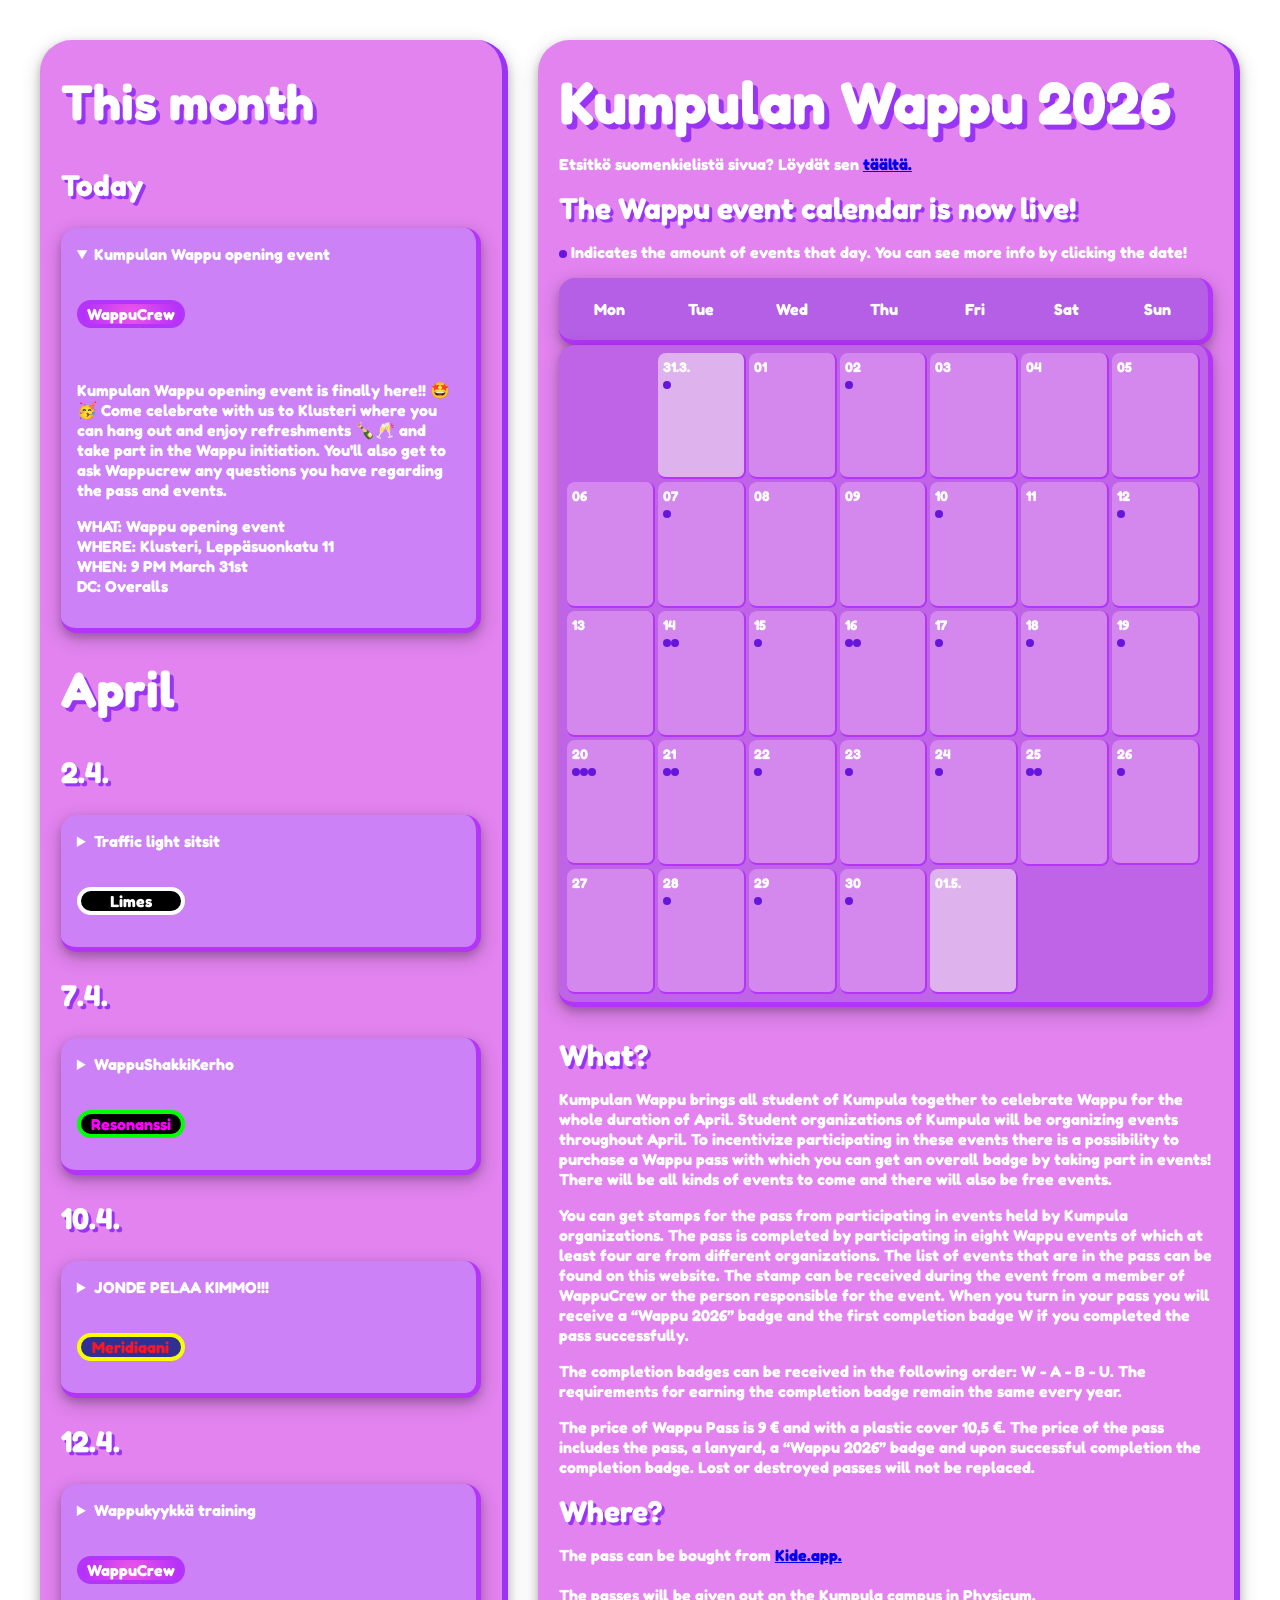
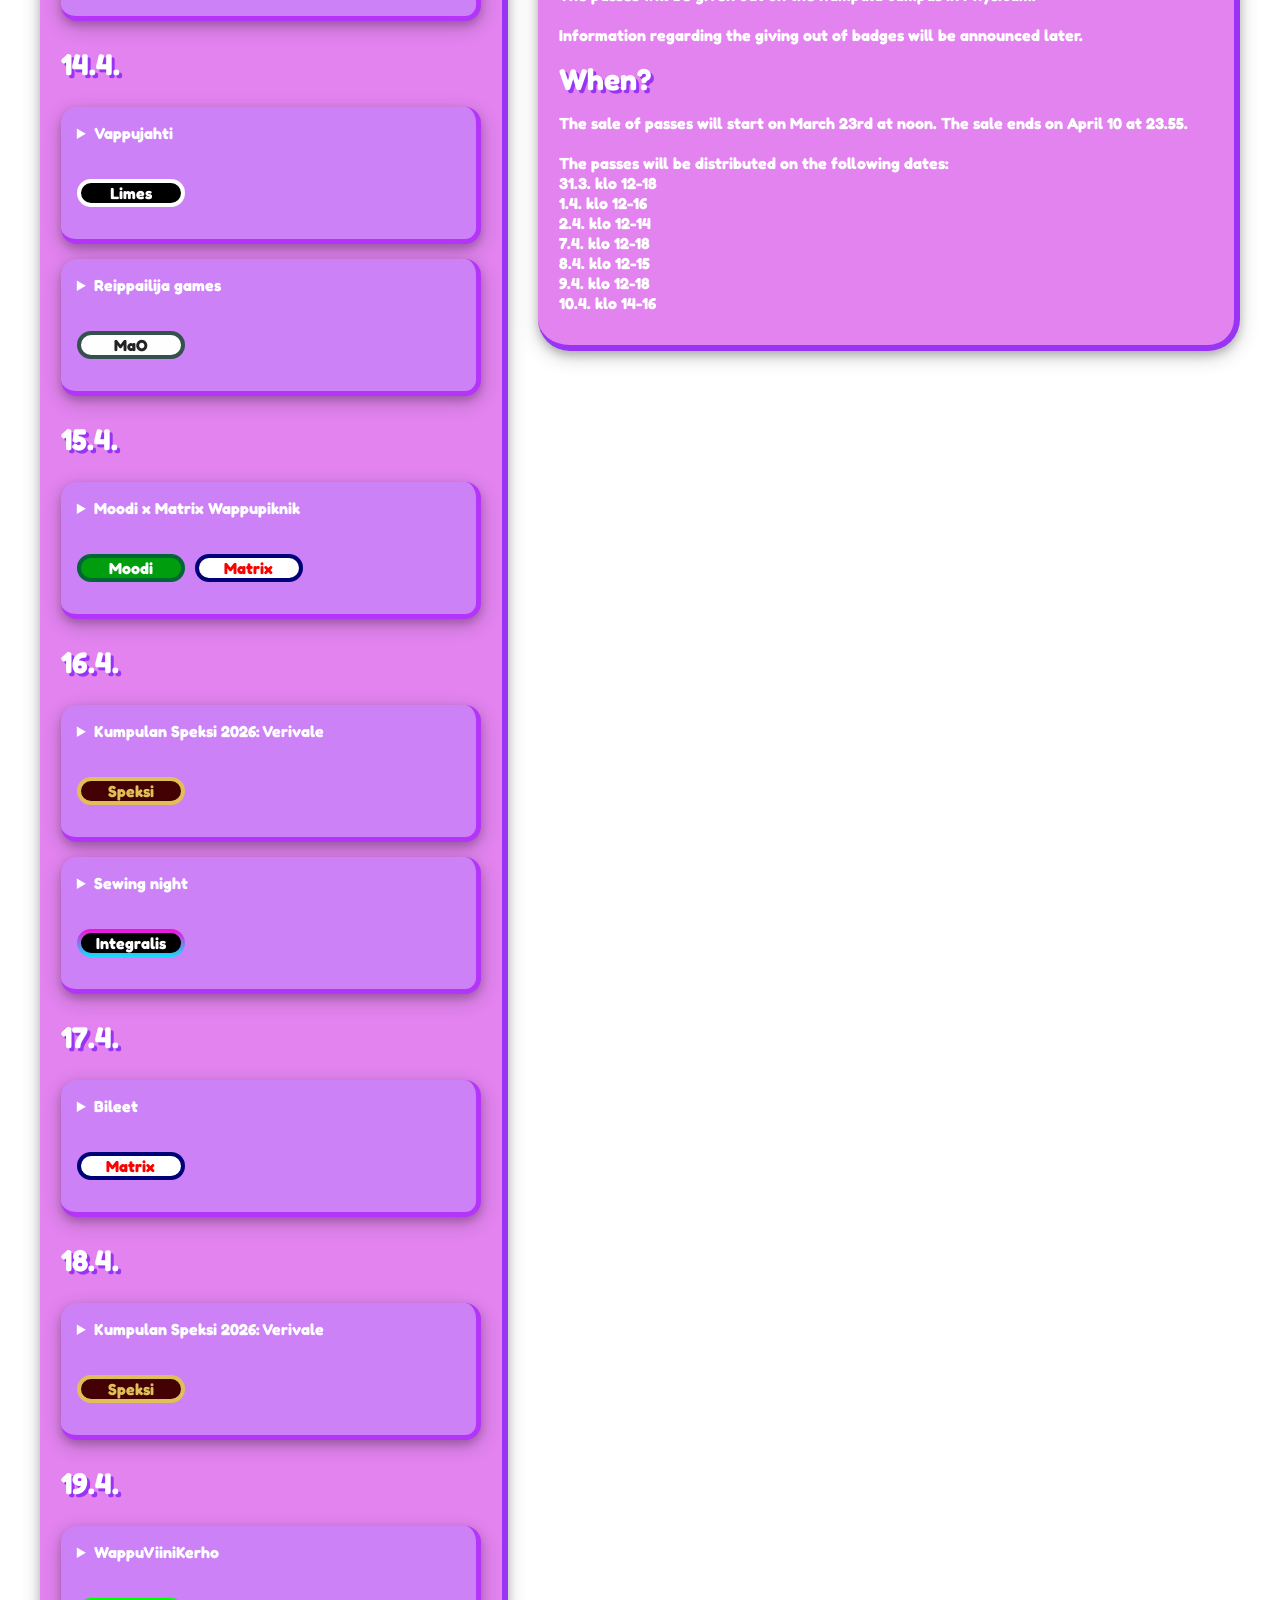
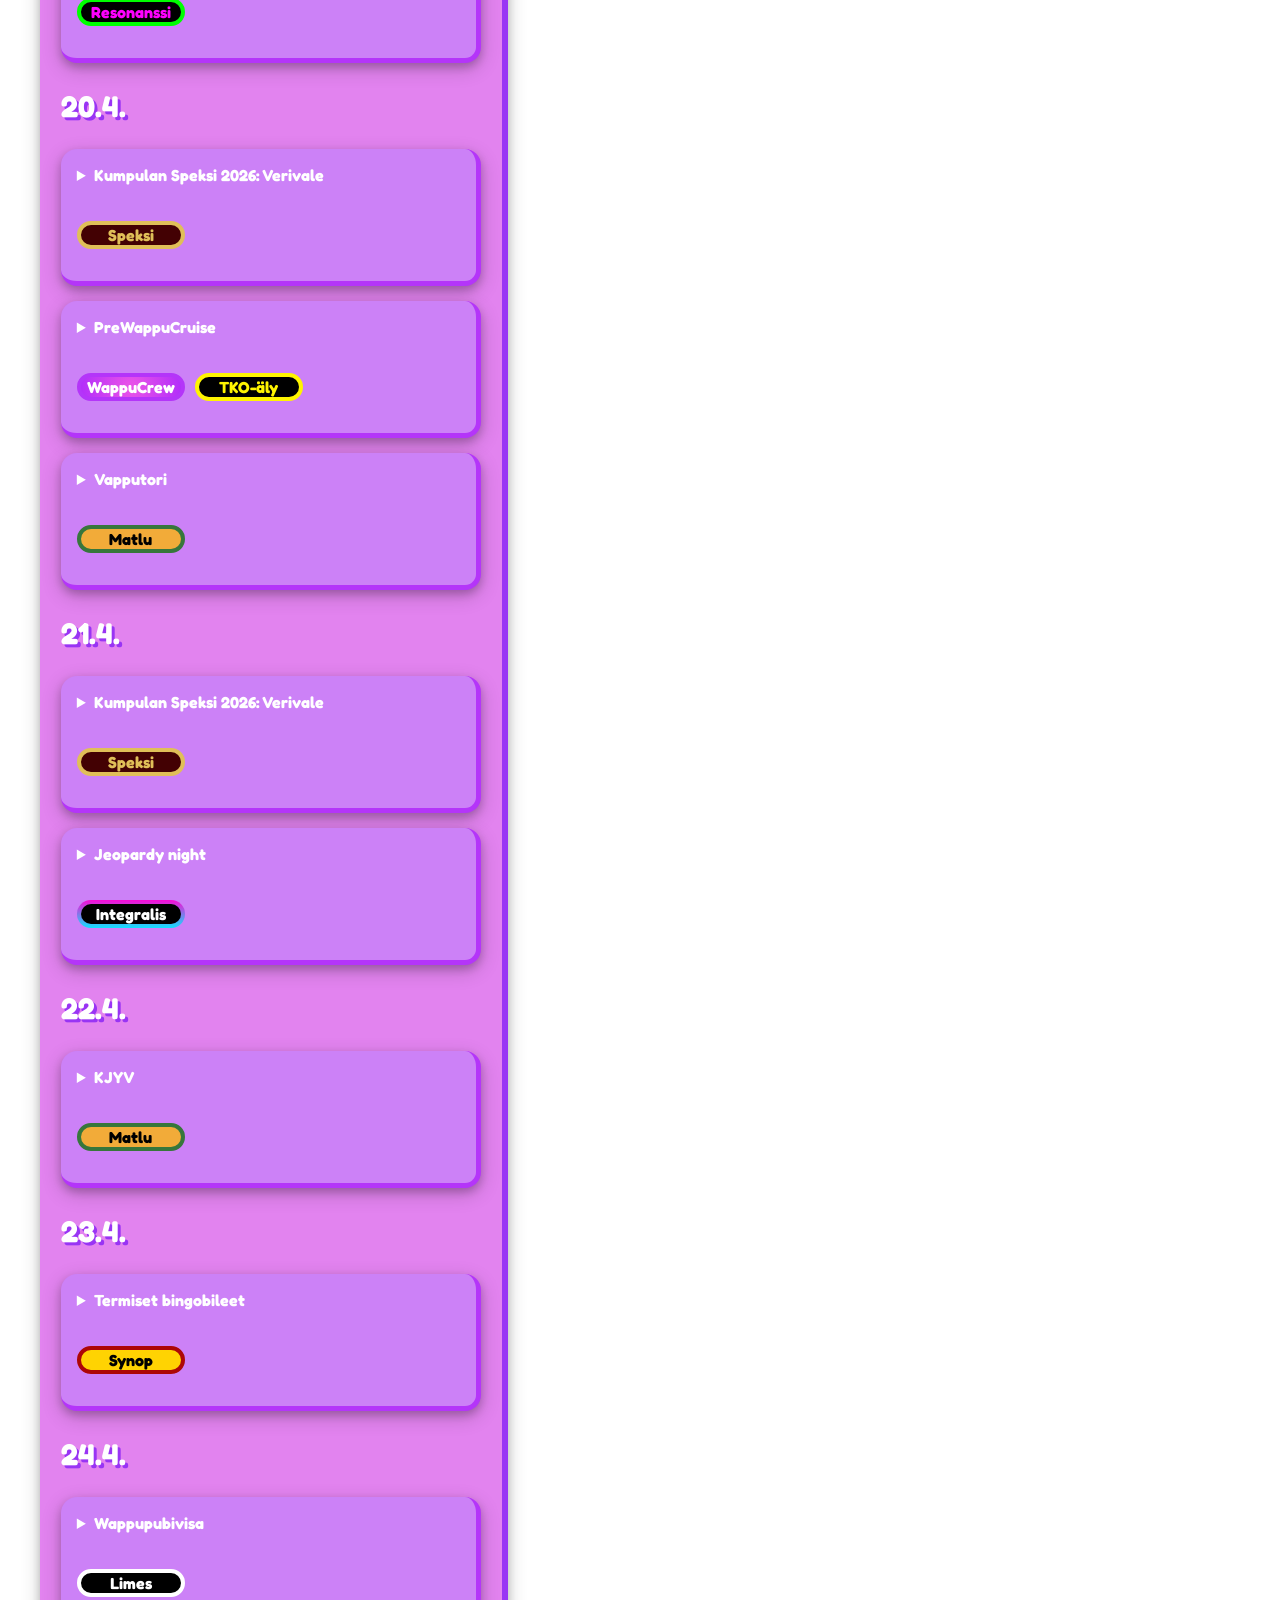
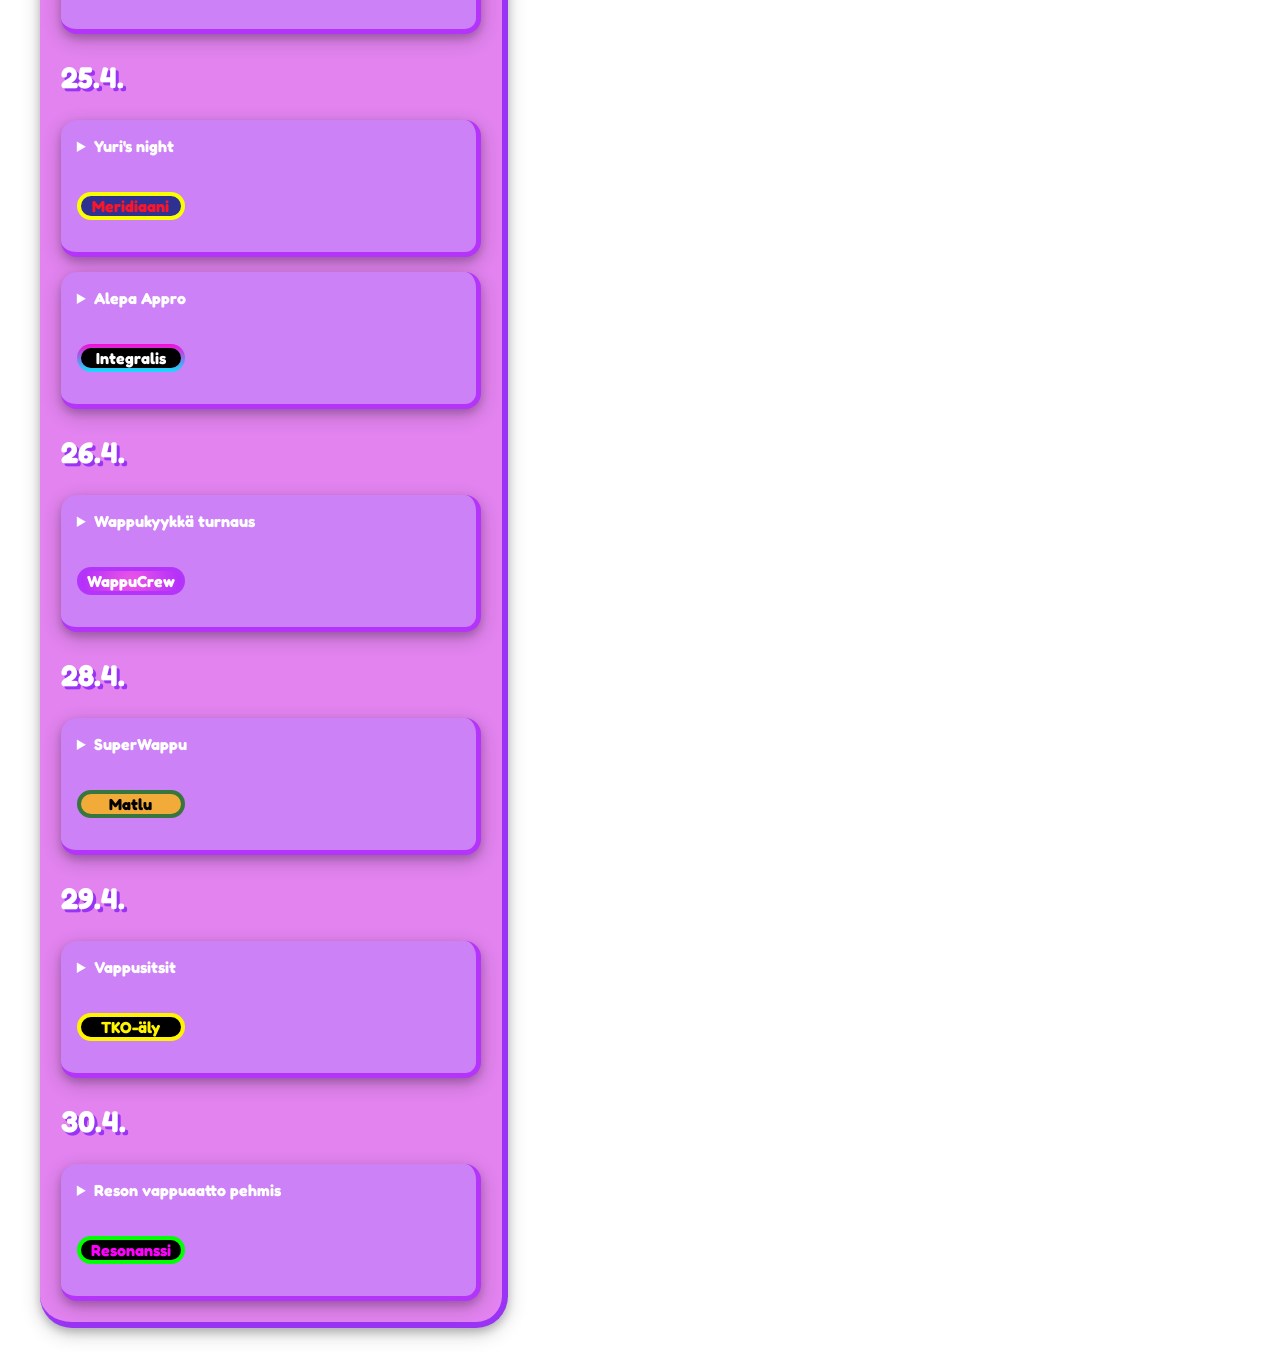
==== english.html @ d019a360 "add wappu page files" ====
<!DOCTYPE html>
<html>

  <head>
	<title>Kumpulan Wappu</title>
    <link rel="icon" href="static/kolmio.gif">
    <link rel="stylesheet" href="static/style.css">
    <meta name="viewport" content="width=device-width, initial-scale=1.0">
  </head>	
	<div class="background">
	<body>
		
	<div class="layout">
		<div class="eventbar">
		<h2 class="brandtext">This month</h2>
		<h3 class="brandtext">Today</h3>
				<div class="eventcard">
						<details open>
							<summary>
							Kumpulan Wappu opening event<br><br>
							<div class="organisers">          
								<p class="organisation wappucrew">WappuCrew</p>
							</div>
							</summary>
							<br>
						<div >
							<p>Kumpulan Wappu opening event is finally here!! 🤩🥳 Come celebrate with us to Klusteri where you can hang out and enjoy refreshments 🍾🥂 and take part in the Wappu initiation. You'll also get to ask Wappucrew any questions you have regarding the pass and events.</p>
							<p>WHAT: Wappu opening event<br>
							WHERE: Klusteri, Leppäsuonkatu 11<br>
							WHEN: 9 PM March 31st<br>
							DC: Overalls</p>
							</div>
						</details>
					</div>

				<h2 class="brandtext">April</h2>
			
				<h3 class="brandtext">2.4.</h3>
			
				<div class="eventcard">
					<details>
						<summary>
						Traffic light sitsit<br><br>
						<div class="organisers">          
				<p class="organisation limes">Limes</p>
				</div>
						</summary>
						<br>
					<div >
						<p>When: Starting at 5:30 PM </p>
						<p>Where: Alina-hall, Mannerheimintie 5A</p>
						<a href="https://kide.app/events/4a9b3131-b660-449b-b72b-423923078cfe">Tickets and more info</a>
						</div>
					</details>
		</div>
			
				<h3 class="brandtext">7.4.</h3>
			
				<div class="eventcard">
					<details>
						<summary>
							WappuShakkiKerho<br><br>
							<div class="organisers">          
							<p class="organisation resonanssi">Resonanssi</p>
							</div>
						</summary>
						<br>
						<div >
							<p>Where: Onkalo, Exactum A118</p>
						</div>
					</details>
		</div>
			
				<h3 class="brandtext">10.4.</h3>
			
				<div class="eventcard">
					<details>
						<summary>
						JONDE PELAA KIMMO!!!<br><br>
						<div class="organisers">          
				<p class="organisation meridiaani">Meridiaani</p>
				</div>
						</summary>
						<br>
					<div >
						<p>When: Starting at 6 PM</p>
						<p>Where: Klusteri, Leppäsuonkatu 11</p>
						</div>
					</details>
		</div>
			
			<h3 class="brandtext">12.4.</h3>
			
			<div class="eventcard">
					<details>
						<summary>
						Wappukyykkä training<br><br>
						<div class="organisers">          
				<p class="organisation wappucrew">WappuCrew</p>
				</div>
						</summary>
						<br>
					<div >
						<p>Save the date!</p>
						</div>
					</details>
		</div>
			
				<h3 class="brandtext">14.4.</h3>
			
			<div class="eventcard">
					<details>
						<summary>
						Vappujahti<br><br>
						<div class="organisers">          
				<p class="organisation limes">Limes</p>
				</div>
						</summary>
						<br>
					<div >
						<p>Save the date!</p>
						</div>
					</details>
		</div>
			
			<div class="eventcard">
					<details>
						<summary>
						Reippailija games<br><br>
						<div class="organisers">          
				<p class="organisation mao">MaO</p>
				</div>
						</summary>
						<br>
					<div >
						<p>Save the date!</p>
						</div>
					</details>
		</div>
			
				<h3 class="brandtext">15.4.</h3>
			
				<div class="eventcard">
					<details>
						<summary>
						Moodi x Matrix Wappupiknik<br><br>
						<div class="organisers">          
				<p class="organisation moodi">Moodi</p>
							<p class="organisation matrix">Matrix</p>
				</div>
						</summary>
						<br>
					<div >
						<p>Save the date!</p>
						</div>
					</details>
		</div>
			
				<h3 class="brandtext">16.4.</h3>
			
				<div class="eventcard">
					<details>
						<summary>
						Kumpulan Speksi 2026: Verivale<br><br>
						<div class="organisers">          
				<p class="organisation speksi">Speksi</p>
				</div>
						</summary>
						<br>
					<div >
						<p>When: Performance starts at 7 PM, Doors open at 6 PM</p>
						<p>Where: Helsingin suomalainen yhteiskoulu, Isonnevantie 8, 00320 Helsinki</p>
						<a href="https://kide.app/events/7328fa9b-f498-4e4a-a1f0-10e9d6af6047">Tickets and more info</a>
						</div>
					</details>
		</div>
			
				<div class="eventcard">
					<details>
						<summary>
						Sewing night<br><br>
						<div class="organisers">          
				<p class="organisation integralis">Integralis</p>
				</div>
						</summary>
						<br>
					<div >
						<p>When: Starting at 6 PM</p>
						<p>Where: Klusteri, Leppäsuonkatu 11</p>
						</div>
					</details>
		</div>
			
				<h3 class="brandtext">17.4.</h3>
				
				<div class="eventcard">
					<details>
						<summary>
						Bileet<br><br>
						<div class="organisers">          
				<p class="organisation matrix">Matrix</p>
				</div>
						</summary>
						<br>
					<div >
						<p>Save the date!</p>
						</div>
					</details>
		</div>
			
				<h3 class="brandtext">18.4.</h3>
				
				<div class="eventcard">
					<details>
						<summary>
						Kumpulan Speksi 2026: Verivale<br><br>
						<div class="organisers">          
				<p class="organisation speksi">Speksi</p>
				</div>
						</summary>
						<br>
					<div >
						<p>When: Performance starts at 1 PM, Doors open at noon</p>
						<p>Where: Helsingin suomalainen yhteiskoulu, Isonnevantie 8, 00320 Helsinki</p>
						<a href="https://kide.app/events/bb51d1de-6845-4ee6-9e7d-4073ed94478b">Tickets and more info</a>
						</div>
					</details>
		</div>
			
				<h3 class="brandtext">19.4.</h3>
			
				<div class="eventcard">
					<details>
						<summary>
						WappuViiniKerho<br><br>
						<div class="organisers">          
				<p class="organisation resonanssi">Resonanssi</p>
				</div>
						</summary>
						<br>
					<div >
						<p>Save the date!</p>
						</div>
					</details>
		</div>
			
				<h3 class="brandtext">20.4.</h3>
				
				<div class="eventcard">
					<details>
						<summary>
						Kumpulan Speksi 2026: Verivale<br><br>
						<div class="organisers">          
				<p class="organisation speksi">Speksi</p>
				</div>
						</summary>
						<br>
					<div >
						<p>When: Performance starts at 7 PM, Doors open at 6 PM</p>
						<p>Where: Helsingin suomalainen yhteiskoulu, Isonnevantie 8, 00320 Helsinki</p>
						<a href="https://kide.app/events/e95b4096-d133-4bed-a280-bac741251e9d">Tickets and more info</a>
						</div>
					</details>
		</div>
			
				<div class="eventcard">
					<details>
						<summary>
						PreWappuCruise<br><br>
						<div class="organisers">          
				<p class="organisation wappucrew">WappuCrew</p>
							<p class="organisation tko-aly">TKO-äly</p>
				</div>
						</summary>
						<br>
					<div >
						<p>WHAT: PreWappuCruise</p>
						<p>WHERE: Baltic Sea / Länsiterminaali 2</p>
						<p>WHEN: April 20, 2026, from 1:00 PM to 9:00 PM (Afterparty from 9:30 PM onwards)</p>
						<p>WHY: The best multidisciplinary sitz of the year!</p>
						<p>PRICE: 47€</p>
						<p>BRING: Passport or ID card (driving license is not valid)</p>
						<p>DC: Overalls & Wappu</p>
						<a href=https://tietokilta.fi/fi/tapahtumat/prewappucruise>More info</a>
						</div>
					</details>
		</div>
			
				<div class="eventcard">
					<details>
						<summary>
						Vapputori<br><br>
						<div class="organisers">          
				<p class="organisation matlu">Matlu</p>
				</div>
						</summary>
						<br>
					<div >
						<p>Save the date!</p>
						</div>
					</details>
		</div>
			
			<h3 class="brandtext">21.4.</h3>
			
			<div class="eventcard">
					<details>
						<summary>
						Kumpulan Speksi 2026: Verivale<br><br>
						<div class="organisers">          
				<p class="organisation speksi">Speksi</p>
				</div>
						</summary>
						<br>
					<div >
						<p>When: Performance starts at 7 PM, Doors open at 6 PM</p>
						<p>Where: Helsingin suomalainen yhteiskoulu, Isonnevantie 8, 00320 Helsinki</p>
						<a href="https://kide.app/events/eda6aaba-438a-48d8-abe2-d0dfd83ae97d">Tickets and more info</a>
						</div>
					</details>
		</div>
			
				<div class="eventcard">
					<details>
						<summary>
						Jeopardy night<br><br>
						<div class="organisers">          
				<p class="organisation integralis">Integralis</p>
				</div>
						</summary>
						<br>
					<div >
						<p>When: Starting at 6 PM</p>
						<p>Where: Klusteri, Leppäsuonkatu 11</p>
						</div>
					</details>
		</div>
			
			<h3 class="brandtext">22.4.</h3>
			
				<div class="eventcard">
					<details>
						<summary>
						KJYV<br><br>
						<div class="organisers">          
				<p class="organisation matlu">Matlu</p>
				</div>
						</summary>
						<br>
					<div >
						<p>Missä: Kumpula</p>
						</div>
					</details>
		</div>
			
			<h3 class="brandtext">23.4.</h3>
				<div class="eventcard">
					<details>
						<summary>
						Termiset bingobileet<br><br>
						<div class="organisers">          
				<p class="organisation synop">Synop</p>
				</div>
						</summary>
						<br>
					<div >
						<p>Save the date!</p>
						</div>
					</details>
		</div>
			
			<h3 class="brandtext">24.4.</h3>
			
				<div class="eventcard">
					<details>
						<summary>
						Wappupubivisa<br><br>
						<div class="organisers">          
				<p class="organisation limes">Limes</p>
				</div>
						</summary>
						<br>
					<div >
						<p>Save the date!</p>
						</div>
					</details>
		</div>
			
				<h3 class="brandtext">25.4.</h3>
			
				<div class="eventcard">
					<details>
						<summary>
						Yuri's night<br><br>
						<div class="organisers">          
				<p class="organisation meridiaani">Meridiaani</p>
				</div>
						</summary>
						<br>
					<div >
						<p>Where: Alina-sali, Mannerheimintie 5A</p>
						</div>
					</details>
		</div>
			
				<div class="eventcard">
					<details>
						<summary>
						Alepa Appro<br><br>
						<div class="organisers">          
				<p class="organisation integralis">Integralis</p>
				</div>
						</summary>
						<br>
					<div >
						<p>Save the date!</p>
						</div>
					</details>
		</div>
			
				<h3 class="brandtext">26.4.</h3>
			
				<div class="eventcard">
					<details>
						<summary>
						Wappukyykkä turnaus<br><br>
						<div class="organisers">          
				<p class="organisation wappucrew">WappuCrew</p>
				</div>
						</summary>
						<br>
					<div >
						<p>Save the date!</p>
						</div>
					</details>
		</div>
			
				<h3 class="brandtext">28.4.</h3>
			
				<div class="eventcard">
					<details>
						<summary>
						SuperWappu<br><br>
						<div class="organisers">          
				<p class="organisation matlu">Matlu</p>
				</div>
						</summary>
						<br>
					<div >
						<p>Save the date!</p>
						</div>
					</details>
		</div>
			
				<h3 class="brandtext">29.4.</h3>
			
				<div class="eventcard">
					<details>
						<summary>
						Vappusitsit<br><br>
						<div class="organisers">          
				<p class="organisation tko-aly">TKO-äly</p>
				</div>
						</summary>
						<br>
					<div >
						<p>What: TKO-äly's traditional Vappusitsit</p>
						<p>When: 16:00 on April 29th</p>
						<p>Where: Malmin työväentalo, Takaniitynkuja 9, 00780 Helsinki, Finland</p>
						<a href="https://members.tko-aly.fi/calendar_events/view/2882">Link to TKO-äly's event calendar</a>
						</div>
					</details>
		</div>
			
			<h3 class="brandtext">30.4.</h3>
			
				<div class="eventcard">
					<details>
						<summary>
						Reson vappuaatto pehmis<br><br>
						<div class="organisers">          
				<p class="organisation resonanssi">Resonanssi</p>
				</div>
						</summary>
						<br>
					<div >
						<p>Save the date!</p>
						</div>
					</details>
		</div>
			

		

		</div>
		<div class="content">
			<h1 class="brandtext">Kumpulan Wappu 2026</h1>
					<p>
						Etsitkö suomenkielistä sivua? Löydät sen <a href="index.html">täältä.</a>
					</p>
					
					<h3 class="brandtext">The Wappu event calendar is now live!</h3>			
					<p>
						<span class="dot"></span>  Indicates the amount of events that day. You can see more info by clicking the date!
					</p>
					
			<div class="weeks">
			<div class="weekday"><p>Mon</p></div>
						<div class="weekday"><p>Tue</p></div>
						<div class="weekday"><p>Wed</p></div>
						<div class="weekday"><p>Thu</p></div>
						<div class="weekday"><p>Fri</p></div>
						<div class="weekday"><p>Sat</p></div>
						<div class="weekday"><p>Sun</p></div>
			</div>
					
			
					<div class="calendarLayout">

						<div></div>
						
						<div class="calendarcell offseason" onclick="day31.showModal()">            
							31.3.<br> <span class="dot"></span>
			</div>
						
						<dialog id="day31" class="calendarpopup">
						<div class="modal-box">
							<div class="modal-action">
									<h3 class="brandtext">31.3.</h3>
									<h3>Wapun avajaiset</h3>
									<br>
										<div class="organisers">          
								<p class="organisation wappucrew">WappuCrew</p>
								</div>
									<br>
							<form method="dialog">
								<button class="calendarbutton">Close</button>
							</form>
							</div>
						</div>
						</dialog>
						
				<div class="calendarcell" onclick="day1.showModal()">01</div>
							<dialog id="day1" class="calendarpopup">
								<div class="modal-box">
									<div class="modal-action">
										<h3 class="brandtext">1.4.</h3>
										<img src="https://limes.fi/wp-content/uploads/2026/03/kolmio.gif">
										<br>
										<form method="dialog">
											<button class="calendarbutton">Close</button>
										</form>
									</div>
								</div>
							</dialog>
						
				<div class="calendarcell" onclick="day2.showModal()">
							02 <br> <span class="dot"></span>
						</div>
						
						<dialog id="day2" class="calendarpopup">
						<div class="modal-box">
							<div class="modal-action">
									<h3 class="brandtext">2.4.</h3>
									<h3>Trafic light sitsit</h3>
										<div class="organisers">          
								<p class="organisation limes">Limes</p>
								</div>
									<br>
							<form method="dialog">
								<button class="calendarbutton">Close</button>
							</form>
							</div>
						</div>
						</dialog>
						
				<div class="calendarcell">03</div>
						<dialog id="day3" class="calendarpopup">
						<div class="modal-box">
							<div class="modal-action">
							<form method="dialog">
								<button class="calendarbutton">Close</button>
							</form>
							</div>
						</div>
						</dialog>
						
				<div class="calendarcell">04</div>
						<dialog id="day4" class="calendarpopup">
						<div class="modal-box">
							<div class="modal-action">
							<form method="dialog">
								<button class="calendarbutton">Close</button>
							</form>
							</div>
						</div>
						</dialog>
						
				<div class="calendarcell">05</div>				
						<dialog id="day5" class="calendarpopup">
						<div class="modal-box">    					 
							<div class="modal-action">
							<form method="dialog">
								<button class="calendarbutton">Close</button>
							</form>
							</div>
						</div>
						</dialog>
						
				<div class="calendarcell" onclick="day6.showModal()">06</div>					
						<dialog id="day6" class="calendarpopup">
						<div class="modal-box">    					 
							<div class="modal-action">
							<form method="dialog">
								<button class="calendarbutton">Close</button>
							</form>
							</div>
						</div>
						</dialog>
						
				<div class="calendarcell" onclick="day7.showModal()">
							07 <br> <span class="dot"></span>
						</div>					
						<dialog id="day7" class="calendarpopup">
						<div class="modal-box">    					 
							<div class="modal-action">
									<h3 class="brandtext">7.4.</h3>
									<h3>WappuShakkiKerho</h3>
										<div class="organisers">          
								<p class="organisation resonanssi">Resonanssi</p>
								</div>
									<br>
							<form method="dialog">
								<button class="calendarbutton">Close</button>
							</form>
							</div>
						</div>
						</dialog>
						
				<div class="calendarcell">08</div>				
						<dialog id="day8" class="calendarpopup">
						<div class="modal-box">
							<div class="modal-action">
							<form method="dialog">
								<button class="calendarbutton">Close</button>
							</form>
							</div>
						</div>
						</dialog>
						
				<div class="calendarcell">09</div>					
						<dialog id="day9" class="calendarpopup">
						<div class="modal-box">
							<div class="modal-action">
							<form method="dialog">
								<button class="calendarbutton">Close</button>
							</form>
							</div>
						</div>
						</dialog>
						
				<div class="calendarcell" onclick="day10.showModal()">
							10 <br>	<span class="dot"></span>					
						</div>
						<dialog id="day10" class="calendarpopup">
						<div class="modal-box">
							<div class="modal-action">
									<h3 class="brandtext">7.4.</h3>
									<h3>JONDE PELAA KIMMO!!!</h3>
										<div class="organisers">          
								<p class="organisation meridiaani">Meridiaani</p>
								</div>
									<br>
							<form method="dialog">
								<button class="calendarbutton">Close</button>
							</form>
							</div>
						</div>
						</dialog>
						
				<div class="calendarcell">11</div>					
						<dialog id="day11" class="calendarpopup">
						<div class="modal-box">
							<div class="modal-action">
							<form method="dialog">
								<button class="calendarbutton">Close</button>
							</form>
							</div>
						</div>
						</dialog>
						
				<div class="calendarcell" onclick="day12.showModal()">12 <br> <span class="dot"></span>
						</div>
						<dialog id="day12" class="calendarpopup">
						<div class="modal-box">
							<div class="modal-action">
									<h3 class="brandtext">12.4.</h3>
									<h3>Wappukyykkä training</h3>
										<div class="organisers">          
								<p class="organisation wappucrew">WappuCrew</p>
								</div>
									<br>
							<form method="dialog">
								<button class="calendarbutton">Close</button>
							</form>
							</div>
						</div>
						</dialog>
						
				<div class="calendarcell">13</div>					
						<dialog id="day13" class="calendarpopup">
						<div class="modal-box">
							<div class="modal-action">
							<form method="dialog">
								<button class="calendarbutton">X</button>
							</form>
							</div>
						</div>
						</dialog>
						
				<div class="calendarcell" onclick="day14.showModal()">14 <br><span class="dot"></span><span class="dot"></span></div>				
						<dialog id="day14" class="calendarpopup">
						<div class="modal-box">    					 
							<div class="modal-action">
									<h3 class="brandtext">14.4.</h3>
									<h3>Vappujahti</h3>
										<div class="organisers">          
											<p class="organisation limes">Limes</p>
								</div>
									<h3>Reippailija games</h3>
										<div class="organisers">          
											<p class="organisation mao">MaO</p>
								</div>
									<br>
							<form method="dialog">
								<button class="calendarbutton">Close</button>
							</form>
							</div>
						</div>
						</dialog>
						
				<div class="calendarcell" onclick="day15.showModal()">
							15 <br> <span class="dot"></span>
						</div>					
						<dialog id="day15" class="calendarpopup">
						<div class="modal-box">   					 
							<div class="modal-action">
									<h3 class="brandtext">15.4.</h3>
									<h3>Moodi x Matrix Wappupiknik</h3>
										<div class="organisers">          
								<p class="organisation moodi">Moodi</p>
											<p class="organisation matrix">Matrix</p>
								</div>
									<br>
							<form method="dialog">
								<button class="calendarbutton">Close</button>
							</form>
							</div>
						</div>
						</dialog>
						
				<div class="calendarcell" onclick="day16.showModal()">16 <br> <span class="dot"></span><span class="dot"></span>
						</div>					
						<dialog id="day16" class="calendarpopup">
						<div class="modal-box">    					 
							<div class="modal-action">
									<h3 class="brandtext">16.4.</h3>
									<h3>Kumpulan Speksi 2026: Verivale</h3>
										<div class="organisers">          
								<p class="organisation speksi">Speksi</p>
								</div>
									<h3>Sewing night</h3>
										<div class="organisers">          
								<p class="organisation integralis">Integralis</p>
								</div>
									<br>
							<form method="dialog">
								<button class="calendarbutton">Close</button>
							</form>
							</div>
						</div>
						</dialog>
						
				<div class="calendarcell" onclick="day17.showModal()">17 <br> <span class="dot"></span>
						</div>					
						<dialog id="day17" class="calendarpopup">
						<div class="modal-box">    					 
							<div class="modal-action">
									<h3 class="brandtext">17.4.</h3>
									<h3>Bileet</h3>
										<div class="organisers">          
								<p class="organisation matrix">Matrix</p>
								</div>
									<br>
							<form method="dialog">
								<button class="calendarbutton">Close</button>
							</form>
							</div>
						</div>
						</dialog>
						
				<div class="calendarcell" onclick="day18.showModal()">18 <br> <span class="dot"></span>
						</div>
						
						<dialog id="day18" class="calendarpopup">
						<div class="modal-box">   					 
							<div class="modal-action">
									<h3 class="brandtext">18.4.</h3>
									<h3>Kumpulan Speksi 2026: Verivale</h3>
										<div class="organisers">          
								<p class="organisation speksi">Speksi</p>
								</div>
									<br>
							<form method="dialog">
								<button class="calendarbutton">Close</button>
							</form>
							</div>
						</div>
						</dialog>
						
				<div class="calendarcell" onclick="day19.showModal()">19 <br> <span class="dot"></span>
						</div>
						<dialog id="day19" class="calendarpopup">
						<div class="modal-box">
							<div class="modal-action">
									<h3 class="brandtext">19.4.</h3>
									<h3>WappuViiniKerho</h3>
										<div class="organisers">          
								<p class="organisation resonanssi">Resonanssi</p>
								</div>
									<br>
							<form method="dialog">
								<button class="calendarbutton">Close</button>
							</form>
							</div>
						</div>
						</dialog>
						
				<div class="calendarcell" onclick="day20.showModal()">20<br><span class="dot"></span><span class="dot"></span><span class="dot"></span><br>
						</div>
						
						<dialog id="day20" class="calendarpopup">
						<div class="modal-box">    					 
							<div class="modal-action">
									<h3 class="brandtext">20.4.</h3>
									<h3>Kumpulan Speksi 2026: Verivale</h3>
										<div class="organisers">          
								<p class="organisation speksi">Speksi</p>
								</div>
									<h3>PreWappuCruise</h3>
										<div class="organisers">          
								<p class="organisation wappucrew">WappuCrew</p>
											<p class="organisation tko-aly">TKO-äly</p>
								</div>
									<h3>Vapputori</h3>
										<div class="organisers">          
								<p class="organisation matlu">Matlu</p>
								</div>
									<br>
							<form method="dialog">
								<button class="calendarbutton">Close</button>
							</form>
							</div>
						</div>
						</dialog>
						
				<div class="calendarcell" onclick="day21.showModal()">21 <br> <span class="dot"></span><span class="dot"></span>
						</div>
						
						<dialog id="day21" class="calendarpopup">
						<div class="modal-box">    					 
							<div class="modal-action">
									<h3 class="brandtext">21.4.</h3>
									<h3>Kumpulan Speksi 2026: Verivale</h3>
										<div class="organisers">          
								<p class="organisation speksi">Speksi</p>
								</div>
									<h3>Jeopardy night</h3>
										<div class="organisers">          
								<p class="organisation integralis">Integralis</p>
								</div>
									<br>
							<form method="dialog">
								<button class="calendarbutton">Close</button>
							</form>
							</div>
						</div>
						</dialog>
						
				<div class="calendarcell" onclick="day22.showModal()">22 <br> <span class="dot"></span>
						</div>					
						<dialog id="day22" class="calendarpopup">
						<div class="modal-box">
							<div class="modal-action">
									<h3 class="brandtext">22.4.</h3>
									<h3>KJYV</h3>
										<div class="organisers">          
								<p class="organisation matlu">Matlu</p>
								</div>
									<br>
							<form method="dialog">
								<button class="calendarbutton">Close</button>
							</form>
							</div>
						</div>
						</dialog>
						
				<div class="calendarcell"onclick="day23.showModal()">23<br><span class="dot"></span></div>				
						<dialog id="day23" class="calendarpopup">
						<div class="modal-box">
							<h3 class="brandtext">22.4.</h3>
									<h3>Termiset bingobileet</h3>
										<div class="organisers">          
								<p class="organisation synop">Synop</p>
								</div>
									<br>
							<form method="dialog">
								<button class="calendarbutton">Close</button>
							</form>
							</div>
						</dialog>
						
				<div class="calendarcell" onclick="day24.showModal()">24 <br> <span class="dot"></span>
						</div>			
						<dialog id="day24" class="calendarpopup">
						<div class="modal-box">
							<div class="modal-action">
									<h3 class="brandtext">24.4.</h3>
									<h3>Wappupubivisa</h3>
										<div class="organisers">          
								<p class="organisation limes">Limes</p>
								</div>
									<br>
							<form method="dialog">
								<button class="calendarbutton">Close</button>
							</form>
							</div>
						</div>
						</dialog>
						
				<div class="calendarcell" onclick="day25.showModal()">25 <br> <span class="dot"></span><span class="dot"></span>
						</div>
						<dialog id="day25" class="calendarpopup">
						<div class="modal-box">
							<div class="modal-action">
									<h3 class="brandtext">25.4.</h3>
									<h3>Yuri's night</h3>
										<div class="organisers">          
								<p class="organisation meridiaani">Meridiaani</p>
								</div>
									<h3>Alepa Appro</h3>
										<div class="organisers">          
								<p class="organisation integralis">Integralis</p>
								</div>
									<br>
							<form method="dialog">
								<button class="calendarbutton">Close</button>
							</form>
							</div>
						</div>
						</dialog>
						
				<div class="calendarcell" onclick="day26.showModal()">26 <br> <span class="dot"></span>
						</div>				
						<dialog id="day26" class="calendarpopup">
						<div class="modal-box">
							<div class="modal-action">
									<h3 class="brandtext">26.4.</h3>
									<h3>Wappukyykkäturnaus</h3>
										<div class="organisers">          
								<p class="organisation wappucrew">WappuCrew</p>
								</div>
									<br>
							<form method="dialog">
								<button class="calendarbutton">Close</button>
							</form>
							</div>
						</div>
						</dialog>
						
				<div class="calendarcell">27</div>
						
						<dialog id="day27" class="calendarpopup">
						<div class="modal-box">
							<div class="modal-action">
							<form method="dialog">
								<button class="calendarbutton">Close</button>
							</form>
							</div>
						</div>
						</dialog>
						
				<div class="calendarcell" onclick="day28.showModal()">28 <br> <span class="dot"></span>
						</div>
						<dialog id="day28" class="calendarpopup">
						<div class="modal-box">
							<div class="modal-action">
									<h3 class="brandtext">28.4.</h3>
									<h3>SuperWappu</h3>
										<div class="organisers">          
								<p class="organisation matlu">Matlu</p>
								</div>
									<br>
							<form method="dialog">
								<button class="calendarbutton">Close</button>
							</form>
							</div>
						</div>
						</dialog>
						
				<div class="calendarcell" onclick="day29.showModal()">29 <br> <span class="dot"></span>
						</div>
						
						<dialog id="day29" class="calendarpopup">
						<div class="modal-box">
							<div class="modal-action">
									<h3 class="brandtext">29.4.</h3>
									<h3>Vappusitsit</h3>
										<div class="organisers">          
								<p class="organisation tko-aly">TKO-äly</p>
								</div>
									<br>
							<form method="dialog">
								<button class="calendarbutton">Sulje</button>
							</form>
							</div>
						</div>
						</dialog>
						
				<div class="calendarcell" onclick="day30.showModal()">30 <br> <span class="dot"></span></div>					
						<dialog id="day30" class="calendarpopup">
						<div class="modal-box">
							<div class="modal-action">
									<h3 class="brandtext">30.4.</h3>
									<h3>Reson vappuaatto-pehmis</h3>
										<div class="organisers">          
								<p class="organisation resonanssi">Resonanssi</p>
								</div>
									<br>
							<form method="dialog">
								<button class="calendarbutton">Close</button>
							</form>
							</div>
						</div>
						</dialog>
						
				<div class="calendarcell offseason" onclick="may1.showModal()">01.5.</div>
						
						<dialog id="may1" class="calendarpopup">
						<div class="modal-box">
							
							<div class="modal-action">
							<form method="dialog">
								<h3>
											Ulliksella tavataan!
										</h3>
								<button class="calendarbutton">Close</button>
							</form>
							</div>
						</div>
						</dialog>
						
					</div>
					<br>
					
			<h3 class="brandtext">What?</h3> 
					
					<p>
						Kumpulan Wappu brings all student of Kumpula together to celebrate Wappu for the whole duration of April. Student organizations of Kumpula will be organizing events throughout April. To incentivize participating in these events there is a possibility to purchase a Wappu pass with which you can get an overall badge by taking part in events! There will be all kinds of events to come and there will also be free events.
					</p>
					
					<p>
						You can get stamps for the pass from participating in events held by Kumpula organizations. The pass is completed by participating in eight Wappu events of which at least four are from different organizations. The list of events that are in the pass can be found on this website. The stamp can be received during the event from a member of WappuCrew or the person responsible for the event. When you turn in your pass you will receive a “Wappu 2026” badge and the first completion badge W if you completed the pass successfully.
					</p>
					
					<p>
						The completion badges can be received in the following order: W - A - B - U. The requirements for earning the completion badge remain the same every year.
					</p>
					
					<p>
						The price of Wappu Pass is 9 € and with a plastic cover 10,5 €. The price of the pass includes the pass, a lanyard, a “Wappu 2026” badge and upon successful completion the completion badge. Lost or destroyed passes will not be replaced.
					</p>
				
					<h3 class="brandtext">Where?</h3>
					
					<p>
						The pass can be bought from <a href="https://kide.app/events/dd985467-dbd3-47be-b780-602be8c8a244">Kide.app.</a>
						<br><br>
						The passes will be given out on the Kumpula campus in Physicum.
						<br><br>
						Information regarding the giving out of badges will be announced later.
					</p>
					
					<h3 class="brandtext">
						When?
					</h3>
					
					<p>
						The sale of passes will start on March 23rd at noon. The sale ends on April 10 at 23.55.
						<br><br>
						The passes will be distributed on the following dates:<br>
						31.3. klo 12-18<br>
						1.4. klo 12-16<br>
						2.4. klo 12-14<br>
						7.4. klo 12-18<br>
						8.4. klo 12-15<br>
						9.4. klo 12-18<br>
						10.4. klo 14-16<br>
						
					</p>
		</div>

		</div>
	</div>
</body>
</html>
---- static/style.css ----
@import url('https://fonts.googleapis.com/css2?family=Fredoka:wght@400;600&family=Patrick+Hand&display=swap');

body{
	background-image: url("https://limes.fi/wp-content/uploads/2026/03/Wappubackground-scaled.jpg");
	background-attachment: fixed;
	background-size: cover;
	display: flex;
	justify-content: center;
  font-family: fredoka;
	color: white;
	font-weight: bolder;
}

.layout {
	margin-top: 2em;
	margin-bottom: 2em;
	margin-right: 16em;
	margin-left: 16em;
	display: grid;
	grid-template-columns: 2fr 3fr;
	grid-template-rows: auto;
	grid-gap: 30px;
}
	
.content{
	color: white;
	padding-top: 1em;
	padding-bottom: 1em;
	padding-right: 1.3em;
	padding-left: 1.3em;
	background-color: #e283ef;
	box-shadow: 0 4px 8px 0 rgba(0, 0, 0, 0.2), 0 6px 20px 0 rgba(0, 0, 0, 0.19);
	border-radius: 2em;
	align-self: start;
	border-right: 6px solid #9934f4;
	border-bottom: 6px solid #9934f4;
}


h1{
	color: white;
	font-family: fredoka;
}

h2{
	color: white;
	font-family: fredoka;
}

h3{
	color: white;
	font-family: fredoka;
}

h4{
	color: white;
	font-family: fredoka;
}


p{
	color: white;
	font-family: fredoka;
}


.calendarcell {
	background-color: #d487ed;
	padding: 5px;
	aspect-ratio: 2 / 3;
	border-bottom: 2px solid #b435f9;
  border-right: 2px solid #b435f9;
	border-radius: 8px;
	overflow: hidden;
	font-size:14px;
}

.calendarcell.offseason {
	background-color: #deb2ed;
}

.weeks{
	display: grid;
	grid-template-columns: repeat(7, 1fr);
	background-color: #b55ee6;
	border-bottom: 5px solid #b435f9;
  	border-right: 5px solid #b435f9;
	box-shadow: 0 4px 8px 0 rgba(0, 0, 0, 0.2), 0 6px 20px 0 rgba(0, 0, 0, 0.19);
	border-radius: 1em;
	padding: 5px;
}

.weekday{
	display: flex;
	align-items: center;
	justify-content: center;
}

.calendarLayout{
	display: grid;
	grid-template-columns: repeat(7, 1fr);
	grid-template-rows: repeat(5, 1fr);
	grid-gap: 3px;
	background-color: #bf63e7;
	border-bottom: 5px solid #b435f9;
	border-right: 5px solid #b435f9;
	box-shadow: 0 4px 8px 0 rgba(0, 0, 0, 0.2), 0 6px 20px 0 rgba(0, 0, 0, 0.19);
	border-radius: 1em;
	padding:8px;
}

button.calendarbutton {
  background-color: #cf82e0;
  color: white;
	border-right: 3px solid #9934f4;
	border-bottom: 3px solid #9934f4;
  border-radius: 12px;
}

button.calendarbutton:hover {
  background-color: #b55ee6;
 
}

.calendarpopup {
	color: white;
	background-color: #cc81f7;
	box-shadow: 0 4px 8px 0 rgba(0, 0, 0, 0.2), 0 6px 20px 0 rgba(0, 0, 0, 0.19);
	border-radius: 1em; 
	border: 5px solid #b435f9;
	padding: 1em;
}


.eventbar{
	color: white;
	display: grid;
	grid-template-rows: repeat(50px);
	grid-gap: 15px;
	padding: 1.3em;
	background-color: #e283ef;
	box-shadow: 0 4px 8px 0 rgba(0, 0, 0, 0.2), 0 6px 20px 0 rgba(0, 0, 0, 0.19);
  	border-radius: 2em;
	align-self: start;
	border-right: 6px solid #9934f4;
	border-bottom: 6px solid #9934f4;
}

.eventcard {
	color: white;
	background-color: #cc81f7;
	box-shadow: 0 4px 8px 0 rgba(0, 0, 0, 0.2), 0 6px 20px 0 rgba(0, 0, 0, 0.19);
	border-radius: 1em; 
	border-bottom: 5px solid #b435f9;
	border-right: 5px solid #b435f9;
	padding: 1em;
}

.brandtext{
	margin-top: 10px;
	margin-bottom: 10px;
	color: white;
	text-shadow: #9934f4 5px 5px;
}

.dot {
  height: 8px;
  width: 8px;
  background-color: #6616da;
  border-radius: 50%;
  display: inline-block;
}

h1.brandtext{
	margin-top: 10px;
	margin-bottom: 10px;
	font-family: fredoka;
	font-size: 60px;
}

h2.brandtext{
	margin-top: 10px;
	margin-bottom: 10px;
	font-family: fredoka;
	font-size: 50px;
	text-shadow: #9934f4 4px 4px;
}

h3.brandtext{
	margin-top: 10px;
	margin-bottom: 10px;
	font-family: fredoka;
	font-size: 30px;
	text-shadow: #9934f4 3px 3px;
}

.organisers {
	display: grid;
  grid-template-columns: repeat(auto-fit, minmax(100px, max-content));	
	justify-items: left;
	grid-gap: 10px;
}

.organisation {
	border: solid 4px;
	border-radius: 3em;
	width: 100px;
	text-align: center;
	height: max-content;
	font-family: fredoka;
	font-weight: bolder;
}


.organisation.limes{
	background: black;
	border-color: white;
	color: white;
}

.organisation.tko-aly{
	background: black;
	border-color: #fff500;
	color: #fff500;
}

.organisation.resonanssi{
	background: black;
	border-color: #00ff00;
	color: #fe00fe;
}

.organisation.moodi{
	background: #009e0f;
	border-color: #006633;
	color: white;
}

.organisation.meridiaani{
	background: #2e3192;
	border-color: #faff00;
	color: #fa1629;
}

.organisation.matrix{
	background: white;
	border-color: #000077;
	color: #fd0000;
}

.organisation.hyk{
	background: #034010;
	border-color: #abbf2c;
	color: #abbf2c;
}


.organisation.synop{
	background: #ffd302;
	border-color: #ad0707;
	color: black;
}

.organisation.mao{
	background: #fefefe;
	border-color: #34514d;
	color: #232326;
}

.organisation.vasara{
	background: #b7b7b7;
	border-color: black;
	color: black;
}

.organisation.integralis{
	color: white;
	border: 4px solid transparent;
	background:
		linear-gradient(black, black) padding-box, 
		linear-gradient(to bottom, #f90bd5, #10e0fe) border-box; 
}

.organisation.matlu{
	background: #f2ab39;
	border-color: #37763c;
	color: black;
}

.organisation.speksi{
	background: #430103;
	border-color: #e0bf58;
	color: #e0bf58;
}

.organisation.livake{
	background: #53265d;
	border-color: #167f42;
	color: #efdcc0;
}

.organisation.lijake{
	background: #462216;
	border-color: #fdca5d;
	color: #fcfefc;
}

.organisation.wappucrew{
	background: #b93ffb;
	background: radial-gradient(circle, #e651e9 10%, #b22efa 100%);
	border-color: #b435f9;
	color: white;
}

.footer{
	text-align: center;
	padding: 15px;
}


@media (max-width: 1280px) {
  .layout {
    grid-template-columns: 2fr 3fr;
		margin-top: 2em;
		margin-bottom: 2em;
		margin-right: 2em;
		margin-left: 2em;
  }
}

@media (max-width: 960px) {
  .layout {
    grid-template-columns: 2fr 3fr;
		margin-top: 2em;
		margin-bottom: 2em;
		margin-right: 10px;
		margin-left: 10px;
  }
}

@media (max-width: 768px) {
  .layout {
    grid-template-columns: 1fr;
		margin-top: 1em;
		margin-bottom: 1em;
		margin-right: 10px;
		margin-left: 10px;
  }
	
	.calendarcell{
		aspect-ratio: 3 / 5;
	}
}
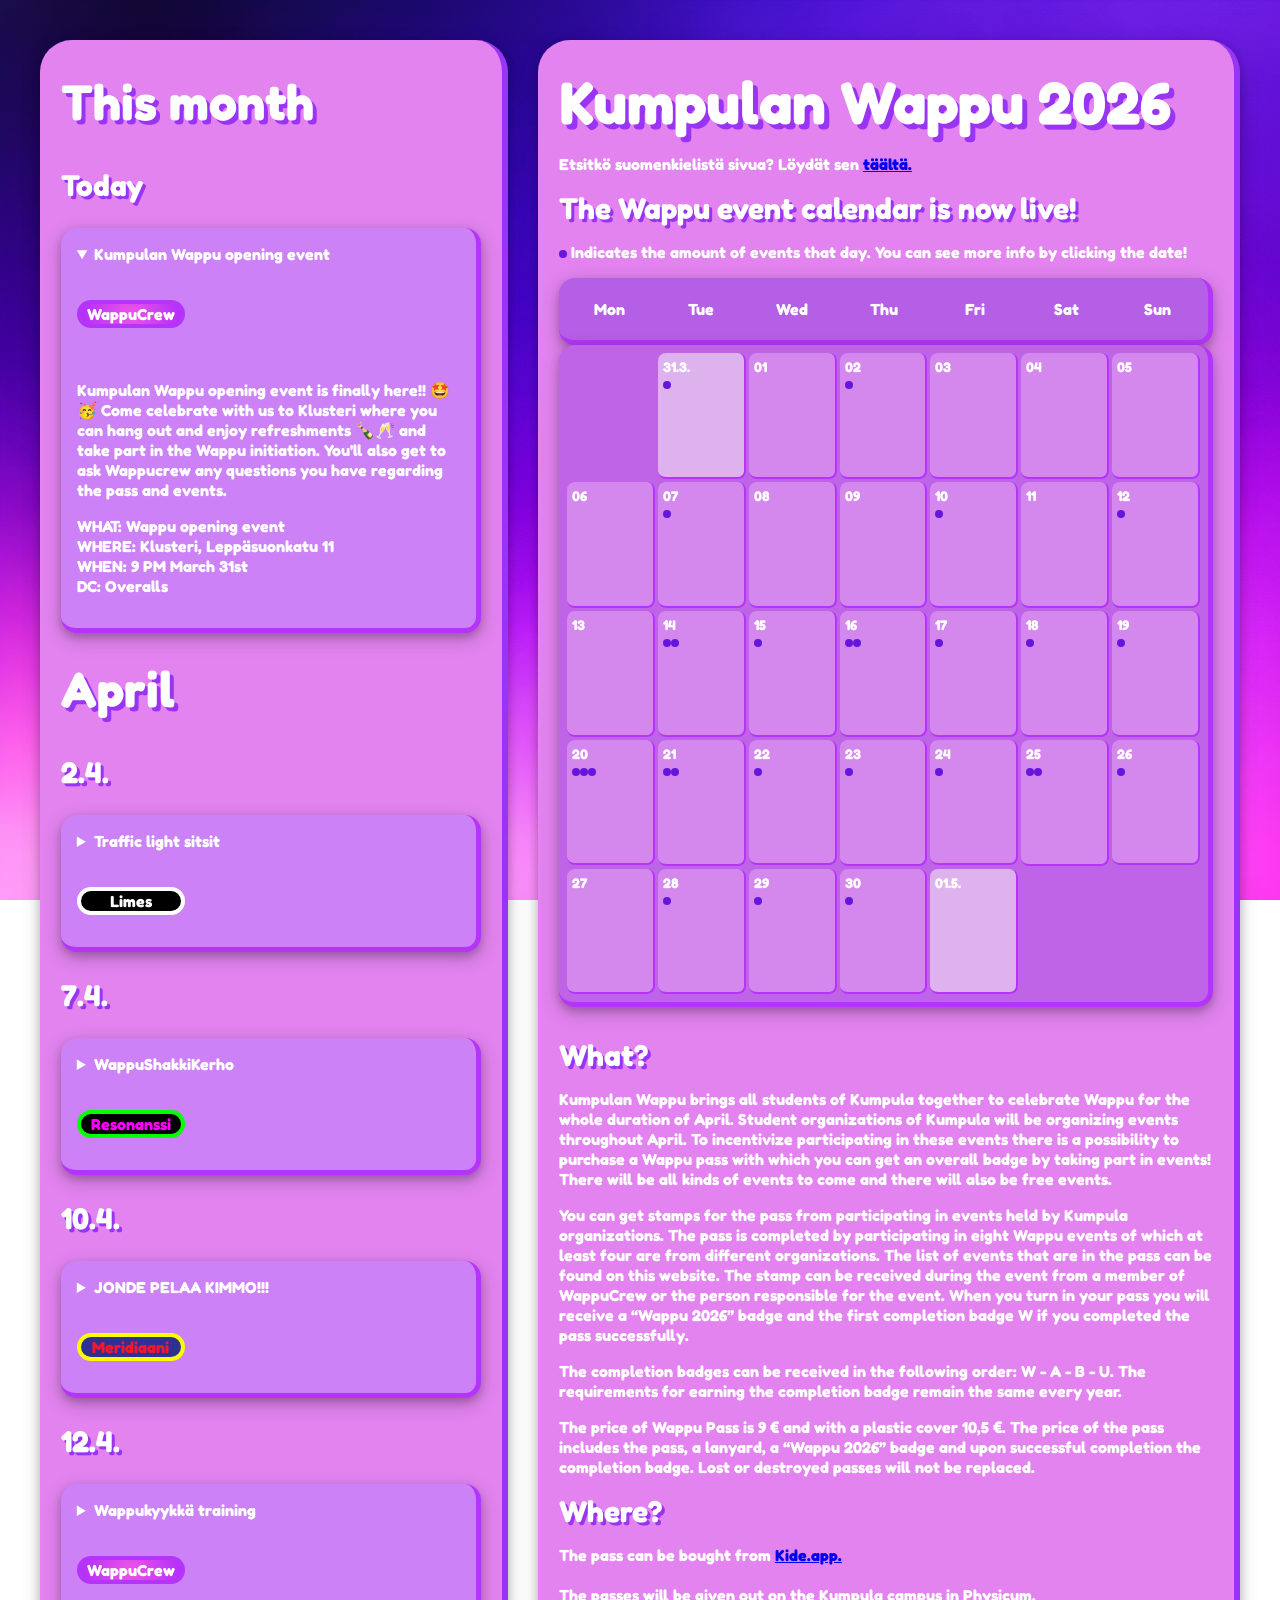
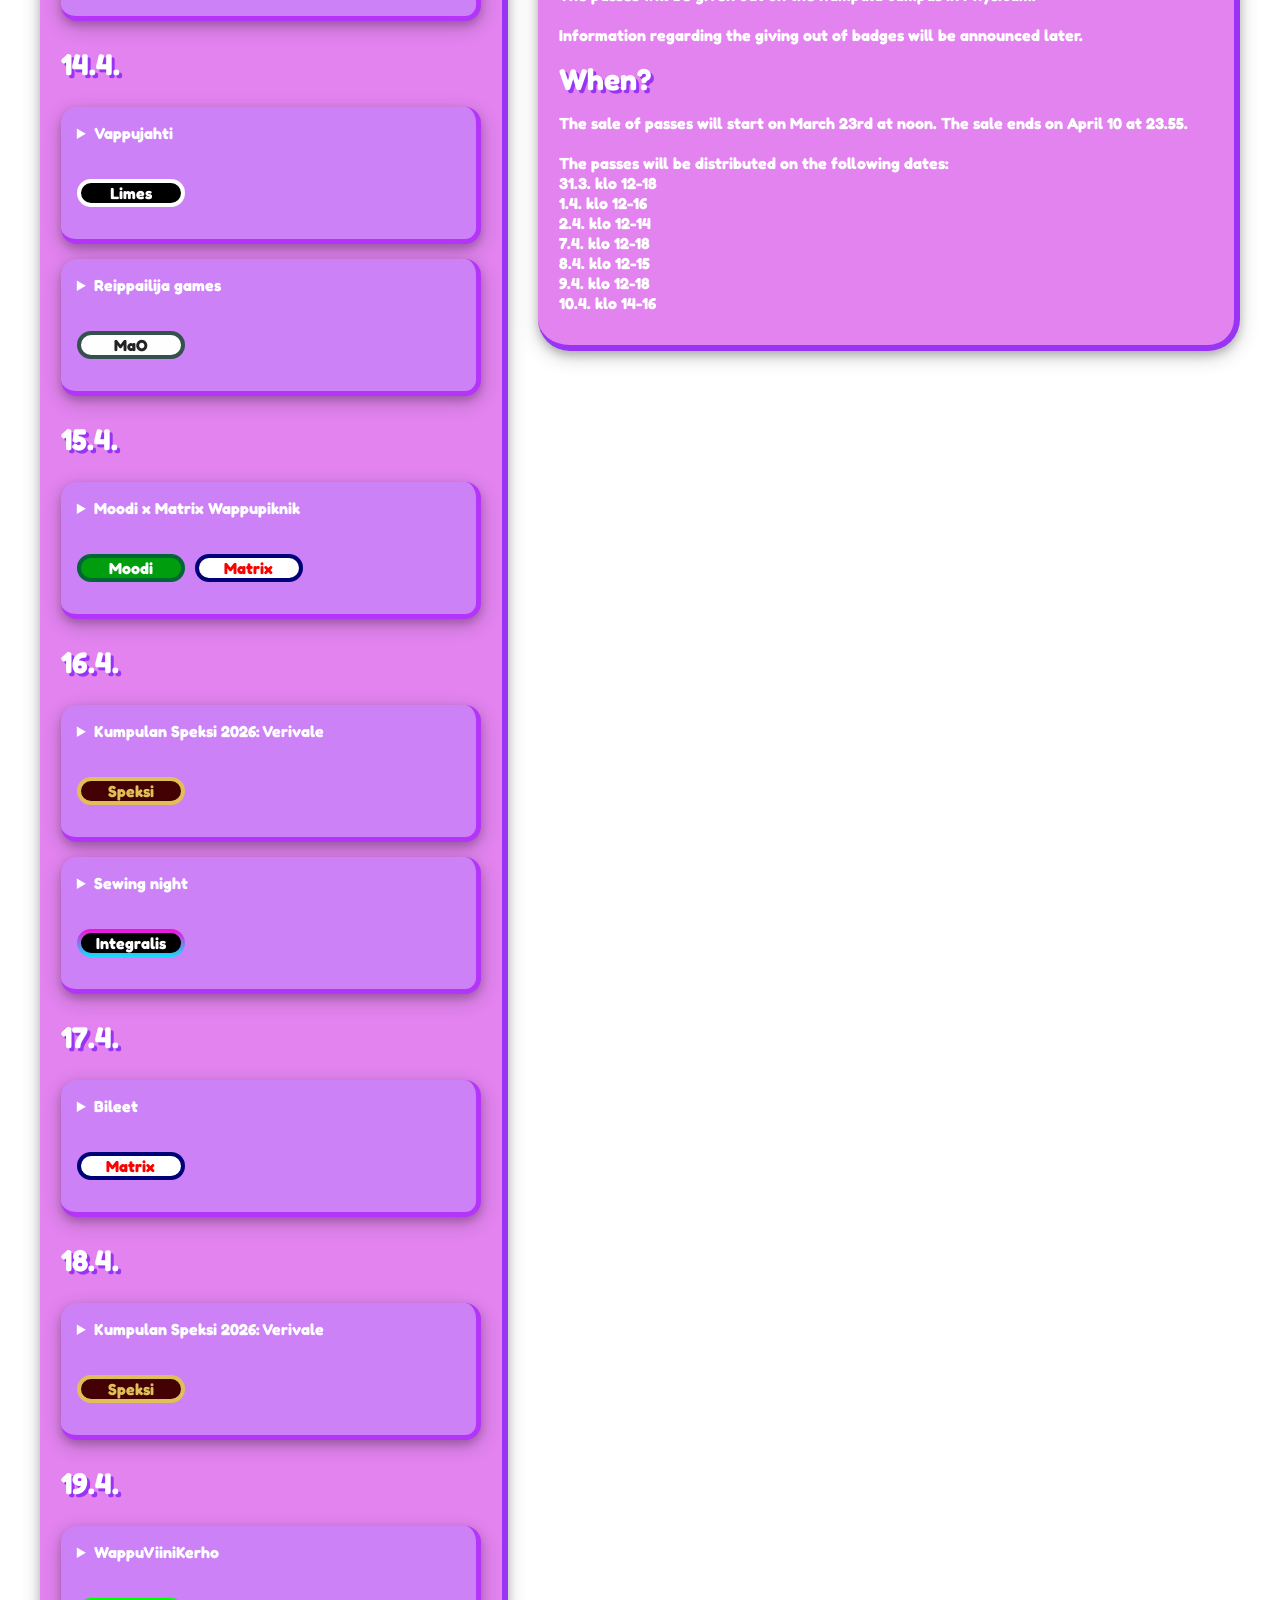
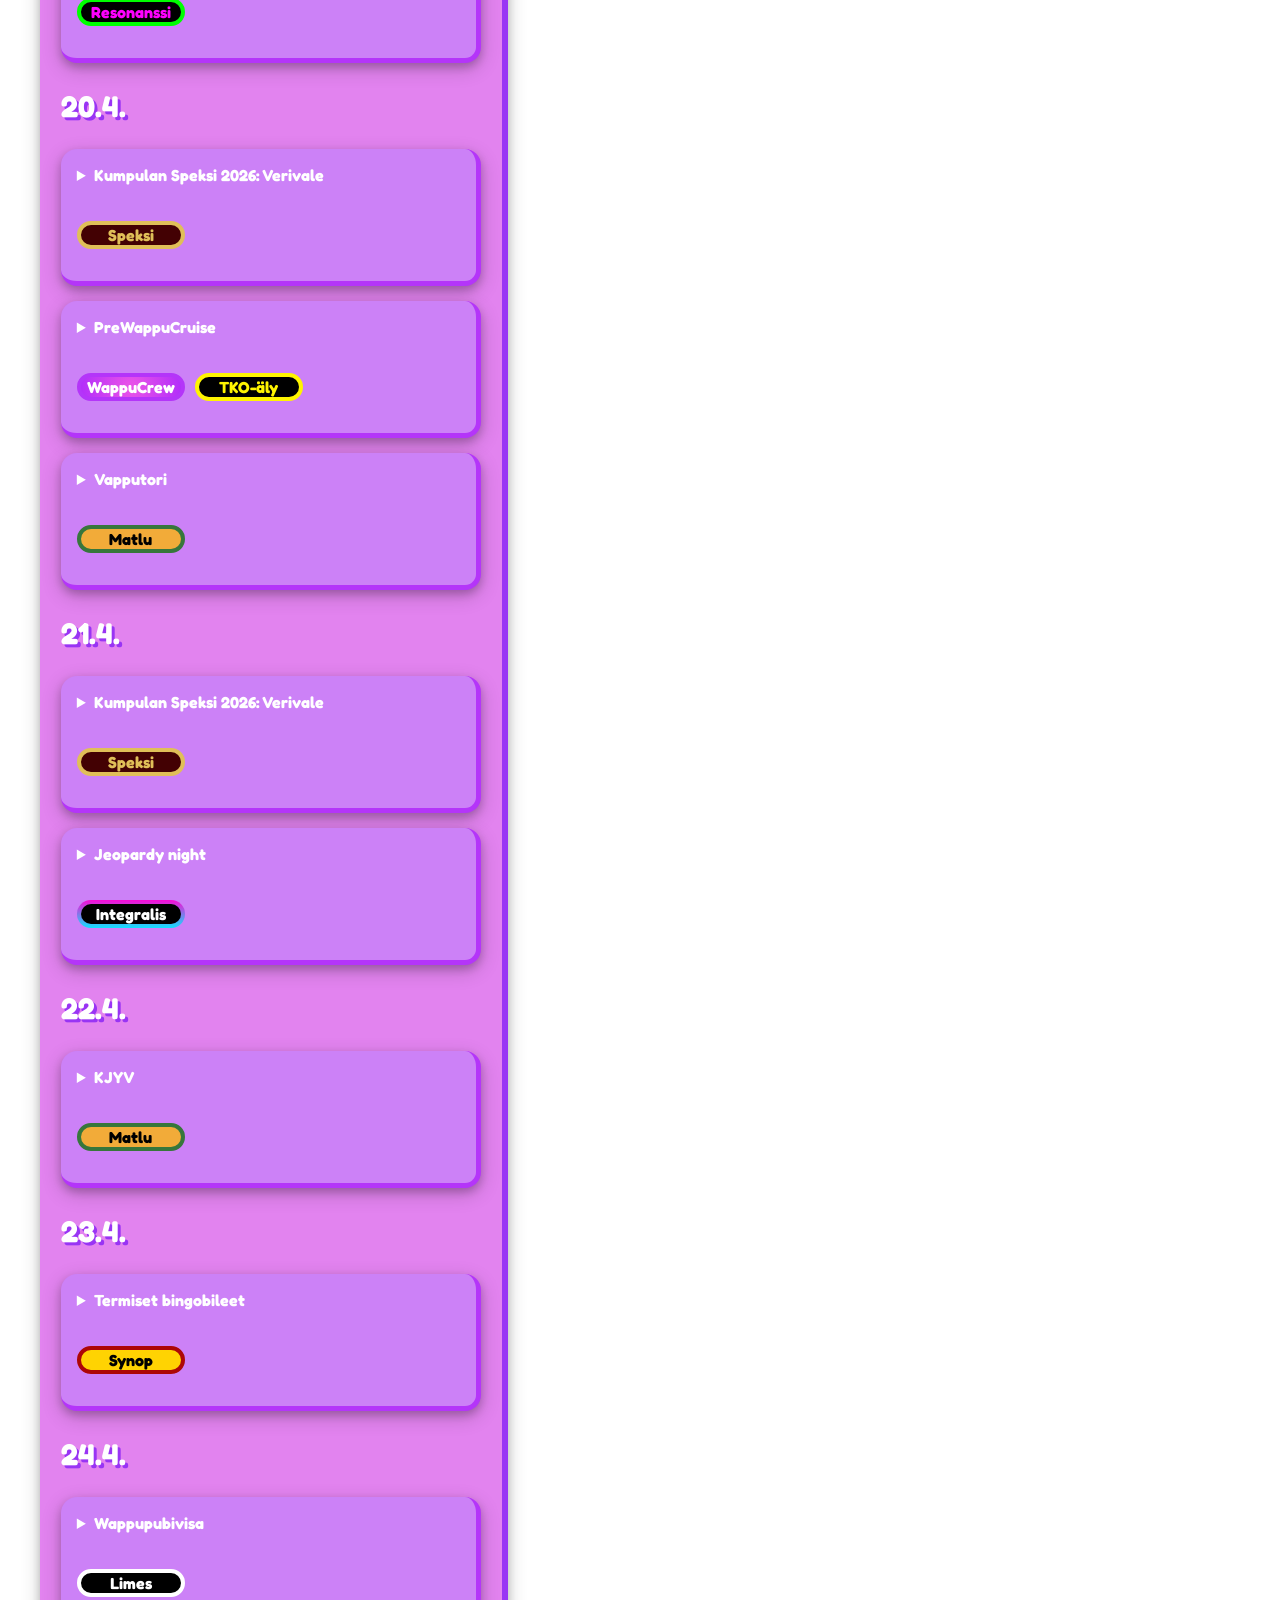
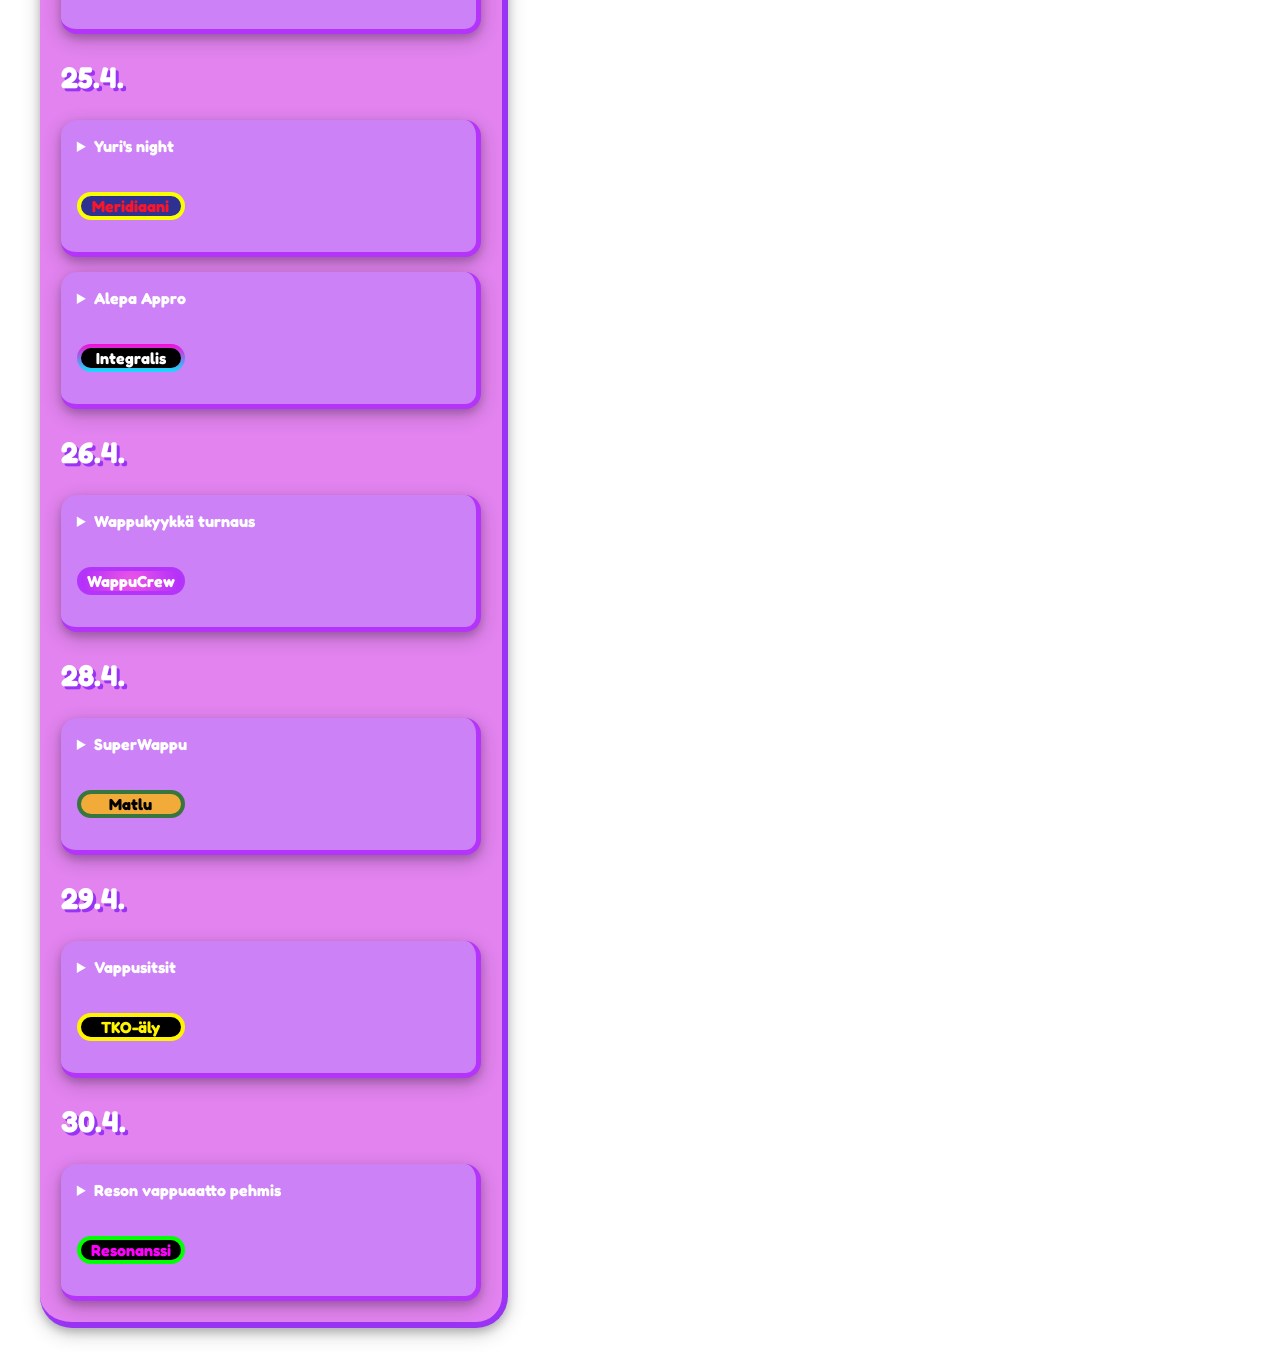
==== commit c5fcec55: "cleanup html" ====
--- a/english.html
+++ b/english.html
@@ -2,1115 +2,1116 @@
 <html>
 
   <head>
-	<title>Kumpulan Wappu</title>
+  <title>Kumpulan Wappu</title>
+    <meta charset="UTF-8">
     <link rel="icon" href="static/kolmio.gif">
     <link rel="stylesheet" href="static/style.css">
     <meta name="viewport" content="width=device-width, initial-scale=1.0">
-  </head>	
-	<div class="background">
-	<body>
-		
-	<div class="layout">
-		<div class="eventbar">
-		<h2 class="brandtext">This month</h2>
-		<h3 class="brandtext">Today</h3>
-				<div class="eventcard">
-						<details open>
-							<summary>
-							Kumpulan Wappu opening event<br><br>
-							<div class="organisers">          
-								<p class="organisation wappucrew">WappuCrew</p>
-							</div>
-							</summary>
-							<br>
-						<div >
-							<p>Kumpulan Wappu opening event is finally here!! 🤩🥳 Come celebrate with us to Klusteri where you can hang out and enjoy refreshments 🍾🥂 and take part in the Wappu initiation. You'll also get to ask Wappucrew any questions you have regarding the pass and events.</p>
-							<p>WHAT: Wappu opening event<br>
-							WHERE: Klusteri, Leppäsuonkatu 11<br>
-							WHEN: 9 PM March 31st<br>
-							DC: Overalls</p>
-							</div>
-						</details>
-					</div>
+  </head>
+  <body>
+  <div class="background">
+    
+  <div class="layout">
+    <div class="eventbar">
+    <h2 class="brandtext">This month</h2>
+    <h3 class="brandtext">Today</h3>
+        <div class="eventcard">
+            <details open>
+              <summary>
+              Kumpulan Wappu opening event<br><br>
+              <div class="organisers">          
+                <p class="organisation wappucrew">WappuCrew</p>
+              </div>
+              </summary>
+              <br>
+            <div >
+              <p>Kumpulan Wappu opening event is finally here!! 🤩🥳 Come celebrate with us to Klusteri where you can hang out and enjoy refreshments 🍾🥂 and take part in the Wappu initiation. You'll also get to ask Wappucrew any questions you have regarding the pass and events.</p>
+              <p>WHAT: Wappu opening event<br>
+              WHERE: Klusteri, Leppäsuonkatu 11<br>
+              WHEN: 9 PM March 31st<br>
+              DC: Overalls</p>
+              </div>
+            </details>
+          </div>
 
-				<h2 class="brandtext">April</h2>
-			
-				<h3 class="brandtext">2.4.</h3>
-			
-				<div class="eventcard">
-					<details>
-						<summary>
-						Traffic light sitsit<br><br>
-						<div class="organisers">          
-				<p class="organisation limes">Limes</p>
-				</div>
-						</summary>
-						<br>
-					<div >
-						<p>When: Starting at 5:30 PM </p>
-						<p>Where: Alina-hall, Mannerheimintie 5A</p>
-						<a href="https://kide.app/events/4a9b3131-b660-449b-b72b-423923078cfe">Tickets and more info</a>
-						</div>
-					</details>
-		</div>
-			
-				<h3 class="brandtext">7.4.</h3>
-			
-				<div class="eventcard">
-					<details>
-						<summary>
-							WappuShakkiKerho<br><br>
-							<div class="organisers">          
-							<p class="organisation resonanssi">Resonanssi</p>
-							</div>
-						</summary>
-						<br>
-						<div >
-							<p>Where: Onkalo, Exactum A118</p>
-						</div>
-					</details>
-		</div>
-			
-				<h3 class="brandtext">10.4.</h3>
-			
-				<div class="eventcard">
-					<details>
-						<summary>
-						JONDE PELAA KIMMO!!!<br><br>
-						<div class="organisers">          
-				<p class="organisation meridiaani">Meridiaani</p>
-				</div>
-						</summary>
-						<br>
-					<div >
-						<p>When: Starting at 6 PM</p>
-						<p>Where: Klusteri, Leppäsuonkatu 11</p>
-						</div>
-					</details>
-		</div>
-			
-			<h3 class="brandtext">12.4.</h3>
-			
-			<div class="eventcard">
-					<details>
-						<summary>
-						Wappukyykkä training<br><br>
-						<div class="organisers">          
-				<p class="organisation wappucrew">WappuCrew</p>
-				</div>
-						</summary>
-						<br>
-					<div >
-						<p>Save the date!</p>
-						</div>
-					</details>
-		</div>
-			
-				<h3 class="brandtext">14.4.</h3>
-			
-			<div class="eventcard">
-					<details>
-						<summary>
-						Vappujahti<br><br>
-						<div class="organisers">          
-				<p class="organisation limes">Limes</p>
-				</div>
-						</summary>
-						<br>
-					<div >
-						<p>Save the date!</p>
-						</div>
-					</details>
-		</div>
-			
-			<div class="eventcard">
-					<details>
-						<summary>
-						Reippailija games<br><br>
-						<div class="organisers">          
-				<p class="organisation mao">MaO</p>
-				</div>
-						</summary>
-						<br>
-					<div >
-						<p>Save the date!</p>
-						</div>
-					</details>
-		</div>
-			
-				<h3 class="brandtext">15.4.</h3>
-			
-				<div class="eventcard">
-					<details>
-						<summary>
-						Moodi x Matrix Wappupiknik<br><br>
-						<div class="organisers">          
-				<p class="organisation moodi">Moodi</p>
-							<p class="organisation matrix">Matrix</p>
-				</div>
-						</summary>
-						<br>
-					<div >
-						<p>Save the date!</p>
-						</div>
-					</details>
-		</div>
-			
-				<h3 class="brandtext">16.4.</h3>
-			
-				<div class="eventcard">
-					<details>
-						<summary>
-						Kumpulan Speksi 2026: Verivale<br><br>
-						<div class="organisers">          
-				<p class="organisation speksi">Speksi</p>
-				</div>
-						</summary>
-						<br>
-					<div >
-						<p>When: Performance starts at 7 PM, Doors open at 6 PM</p>
-						<p>Where: Helsingin suomalainen yhteiskoulu, Isonnevantie 8, 00320 Helsinki</p>
-						<a href="https://kide.app/events/7328fa9b-f498-4e4a-a1f0-10e9d6af6047">Tickets and more info</a>
-						</div>
-					</details>
-		</div>
-			
-				<div class="eventcard">
-					<details>
-						<summary>
-						Sewing night<br><br>
-						<div class="organisers">          
-				<p class="organisation integralis">Integralis</p>
-				</div>
-						</summary>
-						<br>
-					<div >
-						<p>When: Starting at 6 PM</p>
-						<p>Where: Klusteri, Leppäsuonkatu 11</p>
-						</div>
-					</details>
-		</div>
-			
-				<h3 class="brandtext">17.4.</h3>
-				
-				<div class="eventcard">
-					<details>
-						<summary>
-						Bileet<br><br>
-						<div class="organisers">          
-				<p class="organisation matrix">Matrix</p>
-				</div>
-						</summary>
-						<br>
-					<div >
-						<p>Save the date!</p>
-						</div>
-					</details>
-		</div>
-			
-				<h3 class="brandtext">18.4.</h3>
-				
-				<div class="eventcard">
-					<details>
-						<summary>
-						Kumpulan Speksi 2026: Verivale<br><br>
-						<div class="organisers">          
-				<p class="organisation speksi">Speksi</p>
-				</div>
-						</summary>
-						<br>
-					<div >
-						<p>When: Performance starts at 1 PM, Doors open at noon</p>
-						<p>Where: Helsingin suomalainen yhteiskoulu, Isonnevantie 8, 00320 Helsinki</p>
-						<a href="https://kide.app/events/bb51d1de-6845-4ee6-9e7d-4073ed94478b">Tickets and more info</a>
-						</div>
-					</details>
-		</div>
-			
-				<h3 class="brandtext">19.4.</h3>
-			
-				<div class="eventcard">
-					<details>
-						<summary>
-						WappuViiniKerho<br><br>
-						<div class="organisers">          
-				<p class="organisation resonanssi">Resonanssi</p>
-				</div>
-						</summary>
-						<br>
-					<div >
-						<p>Save the date!</p>
-						</div>
-					</details>
-		</div>
-			
-				<h3 class="brandtext">20.4.</h3>
-				
-				<div class="eventcard">
-					<details>
-						<summary>
-						Kumpulan Speksi 2026: Verivale<br><br>
-						<div class="organisers">          
-				<p class="organisation speksi">Speksi</p>
-				</div>
-						</summary>
-						<br>
-					<div >
-						<p>When: Performance starts at 7 PM, Doors open at 6 PM</p>
-						<p>Where: Helsingin suomalainen yhteiskoulu, Isonnevantie 8, 00320 Helsinki</p>
-						<a href="https://kide.app/events/e95b4096-d133-4bed-a280-bac741251e9d">Tickets and more info</a>
-						</div>
-					</details>
-		</div>
-			
-				<div class="eventcard">
-					<details>
-						<summary>
-						PreWappuCruise<br><br>
-						<div class="organisers">          
-				<p class="organisation wappucrew">WappuCrew</p>
-							<p class="organisation tko-aly">TKO-äly</p>
-				</div>
-						</summary>
-						<br>
-					<div >
-						<p>WHAT: PreWappuCruise</p>
-						<p>WHERE: Baltic Sea / Länsiterminaali 2</p>
-						<p>WHEN: April 20, 2026, from 1:00 PM to 9:00 PM (Afterparty from 9:30 PM onwards)</p>
-						<p>WHY: The best multidisciplinary sitz of the year!</p>
-						<p>PRICE: 47€</p>
-						<p>BRING: Passport or ID card (driving license is not valid)</p>
-						<p>DC: Overalls & Wappu</p>
-						<a href=https://tietokilta.fi/fi/tapahtumat/prewappucruise>More info</a>
-						</div>
-					</details>
-		</div>
-			
-				<div class="eventcard">
-					<details>
-						<summary>
-						Vapputori<br><br>
-						<div class="organisers">          
-				<p class="organisation matlu">Matlu</p>
-				</div>
-						</summary>
-						<br>
-					<div >
-						<p>Save the date!</p>
-						</div>
-					</details>
-		</div>
-			
-			<h3 class="brandtext">21.4.</h3>
-			
-			<div class="eventcard">
-					<details>
-						<summary>
-						Kumpulan Speksi 2026: Verivale<br><br>
-						<div class="organisers">          
-				<p class="organisation speksi">Speksi</p>
-				</div>
-						</summary>
-						<br>
-					<div >
-						<p>When: Performance starts at 7 PM, Doors open at 6 PM</p>
-						<p>Where: Helsingin suomalainen yhteiskoulu, Isonnevantie 8, 00320 Helsinki</p>
-						<a href="https://kide.app/events/eda6aaba-438a-48d8-abe2-d0dfd83ae97d">Tickets and more info</a>
-						</div>
-					</details>
-		</div>
-			
-				<div class="eventcard">
-					<details>
-						<summary>
-						Jeopardy night<br><br>
-						<div class="organisers">          
-				<p class="organisation integralis">Integralis</p>
-				</div>
-						</summary>
-						<br>
-					<div >
-						<p>When: Starting at 6 PM</p>
-						<p>Where: Klusteri, Leppäsuonkatu 11</p>
-						</div>
-					</details>
-		</div>
-			
-			<h3 class="brandtext">22.4.</h3>
-			
-				<div class="eventcard">
-					<details>
-						<summary>
-						KJYV<br><br>
-						<div class="organisers">          
-				<p class="organisation matlu">Matlu</p>
-				</div>
-						</summary>
-						<br>
-					<div >
-						<p>Missä: Kumpula</p>
-						</div>
-					</details>
-		</div>
-			
-			<h3 class="brandtext">23.4.</h3>
-				<div class="eventcard">
-					<details>
-						<summary>
-						Termiset bingobileet<br><br>
-						<div class="organisers">          
-				<p class="organisation synop">Synop</p>
-				</div>
-						</summary>
-						<br>
-					<div >
-						<p>Save the date!</p>
-						</div>
-					</details>
-		</div>
-			
-			<h3 class="brandtext">24.4.</h3>
-			
-				<div class="eventcard">
-					<details>
-						<summary>
-						Wappupubivisa<br><br>
-						<div class="organisers">          
-				<p class="organisation limes">Limes</p>
-				</div>
-						</summary>
-						<br>
-					<div >
-						<p>Save the date!</p>
-						</div>
-					</details>
-		</div>
-			
-				<h3 class="brandtext">25.4.</h3>
-			
-				<div class="eventcard">
-					<details>
-						<summary>
-						Yuri's night<br><br>
-						<div class="organisers">          
-				<p class="organisation meridiaani">Meridiaani</p>
-				</div>
-						</summary>
-						<br>
-					<div >
-						<p>Where: Alina-sali, Mannerheimintie 5A</p>
-						</div>
-					</details>
-		</div>
-			
-				<div class="eventcard">
-					<details>
-						<summary>
-						Alepa Appro<br><br>
-						<div class="organisers">          
-				<p class="organisation integralis">Integralis</p>
-				</div>
-						</summary>
-						<br>
-					<div >
-						<p>Save the date!</p>
-						</div>
-					</details>
-		</div>
-			
-				<h3 class="brandtext">26.4.</h3>
-			
-				<div class="eventcard">
-					<details>
-						<summary>
-						Wappukyykkä turnaus<br><br>
-						<div class="organisers">          
-				<p class="organisation wappucrew">WappuCrew</p>
-				</div>
-						</summary>
-						<br>
-					<div >
-						<p>Save the date!</p>
-						</div>
-					</details>
-		</div>
-			
-				<h3 class="brandtext">28.4.</h3>
-			
-				<div class="eventcard">
-					<details>
-						<summary>
-						SuperWappu<br><br>
-						<div class="organisers">          
-				<p class="organisation matlu">Matlu</p>
-				</div>
-						</summary>
-						<br>
-					<div >
-						<p>Save the date!</p>
-						</div>
-					</details>
-		</div>
-			
-				<h3 class="brandtext">29.4.</h3>
-			
-				<div class="eventcard">
-					<details>
-						<summary>
-						Vappusitsit<br><br>
-						<div class="organisers">          
-				<p class="organisation tko-aly">TKO-äly</p>
-				</div>
-						</summary>
-						<br>
-					<div >
-						<p>What: TKO-äly's traditional Vappusitsit</p>
-						<p>When: 16:00 on April 29th</p>
-						<p>Where: Malmin työväentalo, Takaniitynkuja 9, 00780 Helsinki, Finland</p>
-						<a href="https://members.tko-aly.fi/calendar_events/view/2882">Link to TKO-äly's event calendar</a>
-						</div>
-					</details>
-		</div>
-			
-			<h3 class="brandtext">30.4.</h3>
-			
-				<div class="eventcard">
-					<details>
-						<summary>
-						Reson vappuaatto pehmis<br><br>
-						<div class="organisers">          
-				<p class="organisation resonanssi">Resonanssi</p>
-				</div>
-						</summary>
-						<br>
-					<div >
-						<p>Save the date!</p>
-						</div>
-					</details>
-		</div>
-			
+        <h2 class="brandtext">April</h2>
+      
+        <h3 class="brandtext">2.4.</h3>
+      
+        <div class="eventcard">
+          <details>
+            <summary>
+            Traffic light sitsit<br><br>
+            <div class="organisers">          
+        <p class="organisation limes">Limes</p>
+        </div>
+            </summary>
+            <br>
+          <div >
+            <p>When: Starting at 5:30 PM </p>
+            <p>Where: Alina-hall, Mannerheimintie 5A</p>
+            <a href="https://kide.app/events/4a9b3131-b660-449b-b72b-423923078cfe">Tickets and more info</a>
+            </div>
+          </details>
+    </div>
+      
+        <h3 class="brandtext">7.4.</h3>
+      
+        <div class="eventcard">
+          <details>
+            <summary>
+              WappuShakkiKerho<br><br>
+              <div class="organisers">          
+              <p class="organisation resonanssi">Resonanssi</p>
+              </div>
+            </summary>
+            <br>
+            <div >
+              <p>Where: Onkalo, Exactum A118</p>
+            </div>
+          </details>
+    </div>
+      
+        <h3 class="brandtext">10.4.</h3>
+      
+        <div class="eventcard">
+          <details>
+            <summary>
+            JONDE PELAA KIMMO!!!<br><br>
+            <div class="organisers">          
+        <p class="organisation meridiaani">Meridiaani</p>
+        </div>
+            </summary>
+            <br>
+          <div >
+            <p>When: Starting at 6 PM</p>
+            <p>Where: Klusteri, Leppäsuonkatu 11</p>
+            </div>
+          </details>
+    </div>
+      
+      <h3 class="brandtext">12.4.</h3>
+      
+      <div class="eventcard">
+          <details>
+            <summary>
+            Wappukyykkä training<br><br>
+            <div class="organisers">          
+        <p class="organisation wappucrew">WappuCrew</p>
+        </div>
+            </summary>
+            <br>
+          <div >
+            <p>Save the date!</p>
+            </div>
+          </details>
+    </div>
+      
+        <h3 class="brandtext">14.4.</h3>
+      
+      <div class="eventcard">
+          <details>
+            <summary>
+            Vappujahti<br><br>
+            <div class="organisers">          
+        <p class="organisation limes">Limes</p>
+        </div>
+            </summary>
+            <br>
+          <div >
+            <p>Save the date!</p>
+            </div>
+          </details>
+    </div>
+      
+      <div class="eventcard">
+          <details>
+            <summary>
+            Reippailija games<br><br>
+            <div class="organisers">          
+        <p class="organisation mao">MaO</p>
+        </div>
+            </summary>
+            <br>
+          <div >
+            <p>Save the date!</p>
+            </div>
+          </details>
+    </div>
+      
+        <h3 class="brandtext">15.4.</h3>
+      
+        <div class="eventcard">
+          <details>
+            <summary>
+            Moodi x Matrix Wappupiknik<br><br>
+            <div class="organisers">          
+        <p class="organisation moodi">Moodi</p>
+              <p class="organisation matrix">Matrix</p>
+        </div>
+            </summary>
+            <br>
+          <div >
+            <p>Save the date!</p>
+            </div>
+          </details>
+    </div>
+      
+        <h3 class="brandtext">16.4.</h3>
+      
+        <div class="eventcard">
+          <details>
+            <summary>
+            Kumpulan Speksi 2026: Verivale<br><br>
+            <div class="organisers">          
+        <p class="organisation speksi">Speksi</p>
+        </div>
+            </summary>
+            <br>
+          <div >
+            <p>When: Performance starts at 7 PM, Doors open at 6 PM</p>
+            <p>Where: Helsingin suomalainen yhteiskoulu, Isonnevantie 8, 00320 Helsinki</p>
+            <a href="https://kide.app/events/7328fa9b-f498-4e4a-a1f0-10e9d6af6047">Tickets and more info</a>
+            </div>
+          </details>
+    </div>
+      
+        <div class="eventcard">
+          <details>
+            <summary>
+            Sewing night<br><br>
+            <div class="organisers">          
+        <p class="organisation integralis">Integralis</p>
+        </div>
+            </summary>
+            <br>
+          <div >
+            <p>When: Starting at 6 PM</p>
+            <p>Where: Klusteri, Leppäsuonkatu 11</p>
+            </div>
+          </details>
+    </div>
+      
+        <h3 class="brandtext">17.4.</h3>
+        
+        <div class="eventcard">
+          <details>
+            <summary>
+            Bileet<br><br>
+            <div class="organisers">          
+        <p class="organisation matrix">Matrix</p>
+        </div>
+            </summary>
+            <br>
+          <div >
+            <p>Save the date!</p>
+            </div>
+          </details>
+    </div>
+      
+        <h3 class="brandtext">18.4.</h3>
+        
+        <div class="eventcard">
+          <details>
+            <summary>
+            Kumpulan Speksi 2026: Verivale<br><br>
+            <div class="organisers">          
+        <p class="organisation speksi">Speksi</p>
+        </div>
+            </summary>
+            <br>
+          <div >
+            <p>When: Performance starts at 1 PM, Doors open at noon</p>
+            <p>Where: Helsingin suomalainen yhteiskoulu, Isonnevantie 8, 00320 Helsinki</p>
+            <a href="https://kide.app/events/bb51d1de-6845-4ee6-9e7d-4073ed94478b">Tickets and more info</a>
+            </div>
+          </details>
+    </div>
+      
+        <h3 class="brandtext">19.4.</h3>
+      
+        <div class="eventcard">
+          <details>
+            <summary>
+            WappuViiniKerho<br><br>
+            <div class="organisers">          
+        <p class="organisation resonanssi">Resonanssi</p>
+        </div>
+            </summary>
+            <br>
+          <div >
+            <p>Save the date!</p>
+            </div>
+          </details>
+    </div>
+      
+        <h3 class="brandtext">20.4.</h3>
+        
+        <div class="eventcard">
+          <details>
+            <summary>
+            Kumpulan Speksi 2026: Verivale<br><br>
+            <div class="organisers">          
+        <p class="organisation speksi">Speksi</p>
+        </div>
+            </summary>
+            <br>
+          <div >
+            <p>When: Performance starts at 7 PM, Doors open at 6 PM</p>
+            <p>Where: Helsingin suomalainen yhteiskoulu, Isonnevantie 8, 00320 Helsinki</p>
+            <a href="https://kide.app/events/e95b4096-d133-4bed-a280-bac741251e9d">Tickets and more info</a>
+            </div>
+          </details>
+    </div>
+      
+        <div class="eventcard">
+          <details>
+            <summary>
+            PreWappuCruise<br><br>
+            <div class="organisers">          
+        <p class="organisation wappucrew">WappuCrew</p>
+              <p class="organisation tko-aly">TKO-äly</p>
+        </div>
+            </summary>
+            <br>
+          <div >
+            <p>WHAT: PreWappuCruise</p>
+            <p>WHERE: Baltic Sea / Länsiterminaali 2</p>
+            <p>WHEN: April 20, 2026, from 1:00 PM to 9:00 PM (Afterparty from 9:30 PM onwards)</p>
+            <p>WHY: The best multidisciplinary sitz of the year!</p>
+            <p>PRICE: 47€</p>
+            <p>BRING: Passport or ID card (driving license is not valid)</p>
+            <p>DC: Overalls & Wappu</p>
+                        <a href="https://tietokilta.fi/fi/tapahtumat/prewappucruise">More info</a>
+            </div>
+          </details>
+    </div>
+      
+        <div class="eventcard">
+          <details>
+            <summary>
+            Vapputori<br><br>
+            <div class="organisers">          
+        <p class="organisation matlu">Matlu</p>
+        </div>
+            </summary>
+            <br>
+          <div >
+            <p>Save the date!</p>
+            </div>
+          </details>
+    </div>
+      
+      <h3 class="brandtext">21.4.</h3>
+      
+      <div class="eventcard">
+          <details>
+            <summary>
+            Kumpulan Speksi 2026: Verivale<br><br>
+            <div class="organisers">          
+        <p class="organisation speksi">Speksi</p>
+        </div>
+            </summary>
+            <br>
+          <div >
+            <p>When: Performance starts at 7 PM, Doors open at 6 PM</p>
+            <p>Where: Helsingin suomalainen yhteiskoulu, Isonnevantie 8, 00320 Helsinki</p>
+            <a href="https://kide.app/events/eda6aaba-438a-48d8-abe2-d0dfd83ae97d">Tickets and more info</a>
+            </div>
+          </details>
+    </div>
+      
+        <div class="eventcard">
+          <details>
+            <summary>
+            Jeopardy night<br><br>
+            <div class="organisers">          
+        <p class="organisation integralis">Integralis</p>
+        </div>
+            </summary>
+            <br>
+          <div >
+            <p>When: Starting at 6 PM</p>
+            <p>Where: Klusteri, Leppäsuonkatu 11</p>
+            </div>
+          </details>
+    </div>
+      
+      <h3 class="brandtext">22.4.</h3>
+      
+        <div class="eventcard">
+          <details>
+            <summary>
+            KJYV<br><br>
+            <div class="organisers">          
+        <p class="organisation matlu">Matlu</p>
+        </div>
+            </summary>
+            <br>
+          <div >
+            <p>Missä: Kumpula</p>
+            </div>
+          </details>
+    </div>
+      
+      <h3 class="brandtext">23.4.</h3>
+        <div class="eventcard">
+          <details>
+            <summary>
+            Termiset bingobileet<br><br>
+            <div class="organisers">          
+        <p class="organisation synop">Synop</p>
+        </div>
+            </summary>
+            <br>
+          <div >
+            <p>Save the date!</p>
+            </div>
+          </details>
+    </div>
+      
+      <h3 class="brandtext">24.4.</h3>
+      
+        <div class="eventcard">
+          <details>
+            <summary>
+            Wappupubivisa<br><br>
+            <div class="organisers">          
+        <p class="organisation limes">Limes</p>
+        </div>
+            </summary>
+            <br>
+          <div >
+            <p>Save the date!</p>
+            </div>
+          </details>
+    </div>
+      
+        <h3 class="brandtext">25.4.</h3>
+      
+        <div class="eventcard">
+          <details>
+            <summary>
+            Yuri's night<br><br>
+            <div class="organisers">          
+        <p class="organisation meridiaani">Meridiaani</p>
+        </div>
+            </summary>
+            <br>
+          <div >
+            <p>Where: Alina-sali, Mannerheimintie 5A</p>
+            </div>
+          </details>
+    </div>
+      
+        <div class="eventcard">
+          <details>
+            <summary>
+            Alepa Appro<br><br>
+            <div class="organisers">          
+        <p class="organisation integralis">Integralis</p>
+        </div>
+            </summary>
+            <br>
+          <div >
+            <p>Save the date!</p>
+            </div>
+          </details>
+    </div>
+      
+        <h3 class="brandtext">26.4.</h3>
+      
+        <div class="eventcard">
+          <details>
+            <summary>
+            Wappukyykkä turnaus<br><br>
+            <div class="organisers">          
+        <p class="organisation wappucrew">WappuCrew</p>
+        </div>
+            </summary>
+            <br>
+          <div >
+            <p>Save the date!</p>
+            </div>
+          </details>
+    </div>
+      
+        <h3 class="brandtext">28.4.</h3>
+      
+        <div class="eventcard">
+          <details>
+            <summary>
+            SuperWappu<br><br>
+            <div class="organisers">          
+        <p class="organisation matlu">Matlu</p>
+        </div>
+            </summary>
+            <br>
+          <div >
+            <p>Save the date!</p>
+            </div>
+          </details>
+    </div>
+      
+        <h3 class="brandtext">29.4.</h3>
+      
+        <div class="eventcard">
+          <details>
+            <summary>
+            Vappusitsit<br><br>
+            <div class="organisers">          
+        <p class="organisation tko-aly">TKO-äly</p>
+        </div>
+            </summary>
+            <br>
+          <div >
+            <p>What: TKO-äly's traditional Vappusitsit</p>
+            <p>When: 16:00 on April 29th</p>
+            <p>Where: Malmin työväentalo, Takaniitynkuja 9, 00780 Helsinki, Finland</p>
+            <a href="https://members.tko-aly.fi/calendar_events/view/2882">Link to TKO-äly's event calendar</a>
+            </div>
+          </details>
+    </div>
+      
+      <h3 class="brandtext">30.4.</h3>
+      
+        <div class="eventcard">
+          <details>
+            <summary>
+            Reson vappuaatto pehmis<br><br>
+            <div class="organisers">          
+        <p class="organisation resonanssi">Resonanssi</p>
+        </div>
+            </summary>
+            <br>
+          <div >
+            <p>Save the date!</p>
+            </div>
+          </details>
+    </div>
+      
 
-		
+    
 
-		</div>
-		<div class="content">
-			<h1 class="brandtext">Kumpulan Wappu 2026</h1>
-					<p>
-						Etsitkö suomenkielistä sivua? Löydät sen <a href="index.html">täältä.</a>
-					</p>
-					
-					<h3 class="brandtext">The Wappu event calendar is now live!</h3>			
-					<p>
-						<span class="dot"></span>  Indicates the amount of events that day. You can see more info by clicking the date!
-					</p>
-					
-			<div class="weeks">
-			<div class="weekday"><p>Mon</p></div>
-						<div class="weekday"><p>Tue</p></div>
-						<div class="weekday"><p>Wed</p></div>
-						<div class="weekday"><p>Thu</p></div>
-						<div class="weekday"><p>Fri</p></div>
-						<div class="weekday"><p>Sat</p></div>
-						<div class="weekday"><p>Sun</p></div>
-			</div>
-					
-			
-					<div class="calendarLayout">
+    </div>
+    <div class="content">
+      <h1 class="brandtext">Kumpulan Wappu 2026</h1>
+          <p>
+            Etsitkö suomenkielistä sivua? Löydät sen <a href="index.html">täältä.</a>
+          </p>
+          
+          <h3 class="brandtext">The Wappu event calendar is now live!</h3>      
+          <p>
+            <span class="dot"></span>  Indicates the amount of events that day. You can see more info by clicking the date!
+          </p>
+          
+      <div class="weeks">
+      <div class="weekday"><p>Mon</p></div>
+            <div class="weekday"><p>Tue</p></div>
+            <div class="weekday"><p>Wed</p></div>
+            <div class="weekday"><p>Thu</p></div>
+            <div class="weekday"><p>Fri</p></div>
+            <div class="weekday"><p>Sat</p></div>
+            <div class="weekday"><p>Sun</p></div>
+      </div>
+          
+      
+          <div class="calendarLayout">
 
-						<div></div>
-						
-						<div class="calendarcell offseason" onclick="day31.showModal()">            
-							31.3.<br> <span class="dot"></span>
-			</div>
-						
-						<dialog id="day31" class="calendarpopup">
-						<div class="modal-box">
-							<div class="modal-action">
-									<h3 class="brandtext">31.3.</h3>
-									<h3>Wapun avajaiset</h3>
-									<br>
-										<div class="organisers">          
-								<p class="organisation wappucrew">WappuCrew</p>
-								</div>
-									<br>
-							<form method="dialog">
-								<button class="calendarbutton">Close</button>
-							</form>
-							</div>
-						</div>
-						</dialog>
-						
-				<div class="calendarcell" onclick="day1.showModal()">01</div>
-							<dialog id="day1" class="calendarpopup">
-								<div class="modal-box">
-									<div class="modal-action">
-										<h3 class="brandtext">1.4.</h3>
-										<img src="https://limes.fi/wp-content/uploads/2026/03/kolmio.gif">
-										<br>
-										<form method="dialog">
-											<button class="calendarbutton">Close</button>
-										</form>
-									</div>
-								</div>
-							</dialog>
-						
-				<div class="calendarcell" onclick="day2.showModal()">
-							02 <br> <span class="dot"></span>
-						</div>
-						
-						<dialog id="day2" class="calendarpopup">
-						<div class="modal-box">
-							<div class="modal-action">
-									<h3 class="brandtext">2.4.</h3>
-									<h3>Trafic light sitsit</h3>
-										<div class="organisers">          
-								<p class="organisation limes">Limes</p>
-								</div>
-									<br>
-							<form method="dialog">
-								<button class="calendarbutton">Close</button>
-							</form>
-							</div>
-						</div>
-						</dialog>
-						
-				<div class="calendarcell">03</div>
-						<dialog id="day3" class="calendarpopup">
-						<div class="modal-box">
-							<div class="modal-action">
-							<form method="dialog">
-								<button class="calendarbutton">Close</button>
-							</form>
-							</div>
-						</div>
-						</dialog>
-						
-				<div class="calendarcell">04</div>
-						<dialog id="day4" class="calendarpopup">
-						<div class="modal-box">
-							<div class="modal-action">
-							<form method="dialog">
-								<button class="calendarbutton">Close</button>
-							</form>
-							</div>
-						</div>
-						</dialog>
-						
-				<div class="calendarcell">05</div>				
-						<dialog id="day5" class="calendarpopup">
-						<div class="modal-box">    					 
-							<div class="modal-action">
-							<form method="dialog">
-								<button class="calendarbutton">Close</button>
-							</form>
-							</div>
-						</div>
-						</dialog>
-						
-				<div class="calendarcell" onclick="day6.showModal()">06</div>					
-						<dialog id="day6" class="calendarpopup">
-						<div class="modal-box">    					 
-							<div class="modal-action">
-							<form method="dialog">
-								<button class="calendarbutton">Close</button>
-							</form>
-							</div>
-						</div>
-						</dialog>
-						
-				<div class="calendarcell" onclick="day7.showModal()">
-							07 <br> <span class="dot"></span>
-						</div>					
-						<dialog id="day7" class="calendarpopup">
-						<div class="modal-box">    					 
-							<div class="modal-action">
-									<h3 class="brandtext">7.4.</h3>
-									<h3>WappuShakkiKerho</h3>
-										<div class="organisers">          
-								<p class="organisation resonanssi">Resonanssi</p>
-								</div>
-									<br>
-							<form method="dialog">
-								<button class="calendarbutton">Close</button>
-							</form>
-							</div>
-						</div>
-						</dialog>
-						
-				<div class="calendarcell">08</div>				
-						<dialog id="day8" class="calendarpopup">
-						<div class="modal-box">
-							<div class="modal-action">
-							<form method="dialog">
-								<button class="calendarbutton">Close</button>
-							</form>
-							</div>
-						</div>
-						</dialog>
-						
-				<div class="calendarcell">09</div>					
-						<dialog id="day9" class="calendarpopup">
-						<div class="modal-box">
-							<div class="modal-action">
-							<form method="dialog">
-								<button class="calendarbutton">Close</button>
-							</form>
-							</div>
-						</div>
-						</dialog>
-						
-				<div class="calendarcell" onclick="day10.showModal()">
-							10 <br>	<span class="dot"></span>					
-						</div>
-						<dialog id="day10" class="calendarpopup">
-						<div class="modal-box">
-							<div class="modal-action">
-									<h3 class="brandtext">7.4.</h3>
-									<h3>JONDE PELAA KIMMO!!!</h3>
-										<div class="organisers">          
-								<p class="organisation meridiaani">Meridiaani</p>
-								</div>
-									<br>
-							<form method="dialog">
-								<button class="calendarbutton">Close</button>
-							</form>
-							</div>
-						</div>
-						</dialog>
-						
-				<div class="calendarcell">11</div>					
-						<dialog id="day11" class="calendarpopup">
-						<div class="modal-box">
-							<div class="modal-action">
-							<form method="dialog">
-								<button class="calendarbutton">Close</button>
-							</form>
-							</div>
-						</div>
-						</dialog>
-						
-				<div class="calendarcell" onclick="day12.showModal()">12 <br> <span class="dot"></span>
-						</div>
-						<dialog id="day12" class="calendarpopup">
-						<div class="modal-box">
-							<div class="modal-action">
-									<h3 class="brandtext">12.4.</h3>
-									<h3>Wappukyykkä training</h3>
-										<div class="organisers">          
-								<p class="organisation wappucrew">WappuCrew</p>
-								</div>
-									<br>
-							<form method="dialog">
-								<button class="calendarbutton">Close</button>
-							</form>
-							</div>
-						</div>
-						</dialog>
-						
-				<div class="calendarcell">13</div>					
-						<dialog id="day13" class="calendarpopup">
-						<div class="modal-box">
-							<div class="modal-action">
-							<form method="dialog">
-								<button class="calendarbutton">X</button>
-							</form>
-							</div>
-						</div>
-						</dialog>
-						
-				<div class="calendarcell" onclick="day14.showModal()">14 <br><span class="dot"></span><span class="dot"></span></div>				
-						<dialog id="day14" class="calendarpopup">
-						<div class="modal-box">    					 
-							<div class="modal-action">
-									<h3 class="brandtext">14.4.</h3>
-									<h3>Vappujahti</h3>
-										<div class="organisers">          
-											<p class="organisation limes">Limes</p>
-								</div>
-									<h3>Reippailija games</h3>
-										<div class="organisers">          
-											<p class="organisation mao">MaO</p>
-								</div>
-									<br>
-							<form method="dialog">
-								<button class="calendarbutton">Close</button>
-							</form>
-							</div>
-						</div>
-						</dialog>
-						
-				<div class="calendarcell" onclick="day15.showModal()">
-							15 <br> <span class="dot"></span>
-						</div>					
-						<dialog id="day15" class="calendarpopup">
-						<div class="modal-box">   					 
-							<div class="modal-action">
-									<h3 class="brandtext">15.4.</h3>
-									<h3>Moodi x Matrix Wappupiknik</h3>
-										<div class="organisers">          
-								<p class="organisation moodi">Moodi</p>
-											<p class="organisation matrix">Matrix</p>
-								</div>
-									<br>
-							<form method="dialog">
-								<button class="calendarbutton">Close</button>
-							</form>
-							</div>
-						</div>
-						</dialog>
-						
-				<div class="calendarcell" onclick="day16.showModal()">16 <br> <span class="dot"></span><span class="dot"></span>
-						</div>					
-						<dialog id="day16" class="calendarpopup">
-						<div class="modal-box">    					 
-							<div class="modal-action">
-									<h3 class="brandtext">16.4.</h3>
-									<h3>Kumpulan Speksi 2026: Verivale</h3>
-										<div class="organisers">          
-								<p class="organisation speksi">Speksi</p>
-								</div>
-									<h3>Sewing night</h3>
-										<div class="organisers">          
-								<p class="organisation integralis">Integralis</p>
-								</div>
-									<br>
-							<form method="dialog">
-								<button class="calendarbutton">Close</button>
-							</form>
-							</div>
-						</div>
-						</dialog>
-						
-				<div class="calendarcell" onclick="day17.showModal()">17 <br> <span class="dot"></span>
-						</div>					
-						<dialog id="day17" class="calendarpopup">
-						<div class="modal-box">    					 
-							<div class="modal-action">
-									<h3 class="brandtext">17.4.</h3>
-									<h3>Bileet</h3>
-										<div class="organisers">          
-								<p class="organisation matrix">Matrix</p>
-								</div>
-									<br>
-							<form method="dialog">
-								<button class="calendarbutton">Close</button>
-							</form>
-							</div>
-						</div>
-						</dialog>
-						
-				<div class="calendarcell" onclick="day18.showModal()">18 <br> <span class="dot"></span>
-						</div>
-						
-						<dialog id="day18" class="calendarpopup">
-						<div class="modal-box">   					 
-							<div class="modal-action">
-									<h3 class="brandtext">18.4.</h3>
-									<h3>Kumpulan Speksi 2026: Verivale</h3>
-										<div class="organisers">          
-								<p class="organisation speksi">Speksi</p>
-								</div>
-									<br>
-							<form method="dialog">
-								<button class="calendarbutton">Close</button>
-							</form>
-							</div>
-						</div>
-						</dialog>
-						
-				<div class="calendarcell" onclick="day19.showModal()">19 <br> <span class="dot"></span>
-						</div>
-						<dialog id="day19" class="calendarpopup">
-						<div class="modal-box">
-							<div class="modal-action">
-									<h3 class="brandtext">19.4.</h3>
-									<h3>WappuViiniKerho</h3>
-										<div class="organisers">          
-								<p class="organisation resonanssi">Resonanssi</p>
-								</div>
-									<br>
-							<form method="dialog">
-								<button class="calendarbutton">Close</button>
-							</form>
-							</div>
-						</div>
-						</dialog>
-						
-				<div class="calendarcell" onclick="day20.showModal()">20<br><span class="dot"></span><span class="dot"></span><span class="dot"></span><br>
-						</div>
-						
-						<dialog id="day20" class="calendarpopup">
-						<div class="modal-box">    					 
-							<div class="modal-action">
-									<h3 class="brandtext">20.4.</h3>
-									<h3>Kumpulan Speksi 2026: Verivale</h3>
-										<div class="organisers">          
-								<p class="organisation speksi">Speksi</p>
-								</div>
-									<h3>PreWappuCruise</h3>
-										<div class="organisers">          
-								<p class="organisation wappucrew">WappuCrew</p>
-											<p class="organisation tko-aly">TKO-äly</p>
-								</div>
-									<h3>Vapputori</h3>
-										<div class="organisers">          
-								<p class="organisation matlu">Matlu</p>
-								</div>
-									<br>
-							<form method="dialog">
-								<button class="calendarbutton">Close</button>
-							</form>
-							</div>
-						</div>
-						</dialog>
-						
-				<div class="calendarcell" onclick="day21.showModal()">21 <br> <span class="dot"></span><span class="dot"></span>
-						</div>
-						
-						<dialog id="day21" class="calendarpopup">
-						<div class="modal-box">    					 
-							<div class="modal-action">
-									<h3 class="brandtext">21.4.</h3>
-									<h3>Kumpulan Speksi 2026: Verivale</h3>
-										<div class="organisers">          
-								<p class="organisation speksi">Speksi</p>
-								</div>
-									<h3>Jeopardy night</h3>
-										<div class="organisers">          
-								<p class="organisation integralis">Integralis</p>
-								</div>
-									<br>
-							<form method="dialog">
-								<button class="calendarbutton">Close</button>
-							</form>
-							</div>
-						</div>
-						</dialog>
-						
-				<div class="calendarcell" onclick="day22.showModal()">22 <br> <span class="dot"></span>
-						</div>					
-						<dialog id="day22" class="calendarpopup">
-						<div class="modal-box">
-							<div class="modal-action">
-									<h3 class="brandtext">22.4.</h3>
-									<h3>KJYV</h3>
-										<div class="organisers">          
-								<p class="organisation matlu">Matlu</p>
-								</div>
-									<br>
-							<form method="dialog">
-								<button class="calendarbutton">Close</button>
-							</form>
-							</div>
-						</div>
-						</dialog>
-						
-				<div class="calendarcell"onclick="day23.showModal()">23<br><span class="dot"></span></div>				
-						<dialog id="day23" class="calendarpopup">
-						<div class="modal-box">
-							<h3 class="brandtext">22.4.</h3>
-									<h3>Termiset bingobileet</h3>
-										<div class="organisers">          
-								<p class="organisation synop">Synop</p>
-								</div>
-									<br>
-							<form method="dialog">
-								<button class="calendarbutton">Close</button>
-							</form>
-							</div>
-						</dialog>
-						
-				<div class="calendarcell" onclick="day24.showModal()">24 <br> <span class="dot"></span>
-						</div>			
-						<dialog id="day24" class="calendarpopup">
-						<div class="modal-box">
-							<div class="modal-action">
-									<h3 class="brandtext">24.4.</h3>
-									<h3>Wappupubivisa</h3>
-										<div class="organisers">          
-								<p class="organisation limes">Limes</p>
-								</div>
-									<br>
-							<form method="dialog">
-								<button class="calendarbutton">Close</button>
-							</form>
-							</div>
-						</div>
-						</dialog>
-						
-				<div class="calendarcell" onclick="day25.showModal()">25 <br> <span class="dot"></span><span class="dot"></span>
-						</div>
-						<dialog id="day25" class="calendarpopup">
-						<div class="modal-box">
-							<div class="modal-action">
-									<h3 class="brandtext">25.4.</h3>
-									<h3>Yuri's night</h3>
-										<div class="organisers">          
-								<p class="organisation meridiaani">Meridiaani</p>
-								</div>
-									<h3>Alepa Appro</h3>
-										<div class="organisers">          
-								<p class="organisation integralis">Integralis</p>
-								</div>
-									<br>
-							<form method="dialog">
-								<button class="calendarbutton">Close</button>
-							</form>
-							</div>
-						</div>
-						</dialog>
-						
-				<div class="calendarcell" onclick="day26.showModal()">26 <br> <span class="dot"></span>
-						</div>				
-						<dialog id="day26" class="calendarpopup">
-						<div class="modal-box">
-							<div class="modal-action">
-									<h3 class="brandtext">26.4.</h3>
-									<h3>Wappukyykkäturnaus</h3>
-										<div class="organisers">          
-								<p class="organisation wappucrew">WappuCrew</p>
-								</div>
-									<br>
-							<form method="dialog">
-								<button class="calendarbutton">Close</button>
-							</form>
-							</div>
-						</div>
-						</dialog>
-						
-				<div class="calendarcell">27</div>
-						
-						<dialog id="day27" class="calendarpopup">
-						<div class="modal-box">
-							<div class="modal-action">
-							<form method="dialog">
-								<button class="calendarbutton">Close</button>
-							</form>
-							</div>
-						</div>
-						</dialog>
-						
-				<div class="calendarcell" onclick="day28.showModal()">28 <br> <span class="dot"></span>
-						</div>
-						<dialog id="day28" class="calendarpopup">
-						<div class="modal-box">
-							<div class="modal-action">
-									<h3 class="brandtext">28.4.</h3>
-									<h3>SuperWappu</h3>
-										<div class="organisers">          
-								<p class="organisation matlu">Matlu</p>
-								</div>
-									<br>
-							<form method="dialog">
-								<button class="calendarbutton">Close</button>
-							</form>
-							</div>
-						</div>
-						</dialog>
-						
-				<div class="calendarcell" onclick="day29.showModal()">29 <br> <span class="dot"></span>
-						</div>
-						
-						<dialog id="day29" class="calendarpopup">
-						<div class="modal-box">
-							<div class="modal-action">
-									<h3 class="brandtext">29.4.</h3>
-									<h3>Vappusitsit</h3>
-										<div class="organisers">          
-								<p class="organisation tko-aly">TKO-äly</p>
-								</div>
-									<br>
-							<form method="dialog">
-								<button class="calendarbutton">Sulje</button>
-							</form>
-							</div>
-						</div>
-						</dialog>
-						
-				<div class="calendarcell" onclick="day30.showModal()">30 <br> <span class="dot"></span></div>					
-						<dialog id="day30" class="calendarpopup">
-						<div class="modal-box">
-							<div class="modal-action">
-									<h3 class="brandtext">30.4.</h3>
-									<h3>Reson vappuaatto-pehmis</h3>
-										<div class="organisers">          
-								<p class="organisation resonanssi">Resonanssi</p>
-								</div>
-									<br>
-							<form method="dialog">
-								<button class="calendarbutton">Close</button>
-							</form>
-							</div>
-						</div>
-						</dialog>
-						
-				<div class="calendarcell offseason" onclick="may1.showModal()">01.5.</div>
-						
-						<dialog id="may1" class="calendarpopup">
-						<div class="modal-box">
-							
-							<div class="modal-action">
-							<form method="dialog">
-								<h3>
-											Ulliksella tavataan!
-										</h3>
-								<button class="calendarbutton">Close</button>
-							</form>
-							</div>
-						</div>
-						</dialog>
-						
-					</div>
-					<br>
-					
-			<h3 class="brandtext">What?</h3> 
-					
-					<p>
-						Kumpulan Wappu brings all student of Kumpula together to celebrate Wappu for the whole duration of April. Student organizations of Kumpula will be organizing events throughout April. To incentivize participating in these events there is a possibility to purchase a Wappu pass with which you can get an overall badge by taking part in events! There will be all kinds of events to come and there will also be free events.
-					</p>
-					
-					<p>
-						You can get stamps for the pass from participating in events held by Kumpula organizations. The pass is completed by participating in eight Wappu events of which at least four are from different organizations. The list of events that are in the pass can be found on this website. The stamp can be received during the event from a member of WappuCrew or the person responsible for the event. When you turn in your pass you will receive a “Wappu 2026” badge and the first completion badge W if you completed the pass successfully.
-					</p>
-					
-					<p>
-						The completion badges can be received in the following order: W - A - B - U. The requirements for earning the completion badge remain the same every year.
-					</p>
-					
-					<p>
-						The price of Wappu Pass is 9 € and with a plastic cover 10,5 €. The price of the pass includes the pass, a lanyard, a “Wappu 2026” badge and upon successful completion the completion badge. Lost or destroyed passes will not be replaced.
-					</p>
-				
-					<h3 class="brandtext">Where?</h3>
-					
-					<p>
-						The pass can be bought from <a href="https://kide.app/events/dd985467-dbd3-47be-b780-602be8c8a244">Kide.app.</a>
-						<br><br>
-						The passes will be given out on the Kumpula campus in Physicum.
-						<br><br>
-						Information regarding the giving out of badges will be announced later.
-					</p>
-					
-					<h3 class="brandtext">
-						When?
-					</h3>
-					
-					<p>
-						The sale of passes will start on March 23rd at noon. The sale ends on April 10 at 23.55.
-						<br><br>
-						The passes will be distributed on the following dates:<br>
-						31.3. klo 12-18<br>
-						1.4. klo 12-16<br>
-						2.4. klo 12-14<br>
-						7.4. klo 12-18<br>
-						8.4. klo 12-15<br>
-						9.4. klo 12-18<br>
-						10.4. klo 14-16<br>
-						
-					</p>
-		</div>
+            <div></div>
+            
+            <div class="calendarcell offseason" onclick="day31.showModal()">            
+              31.3.<br> <span class="dot"></span>
+      </div>
+            
+            <dialog id="day31" class="calendarpopup">
+            <div class="modal-box">
+              <div class="modal-action">
+                  <h3 class="brandtext">31.3.</h3>
+                  <h3>Wapun avajaiset</h3>
+                  <br>
+                    <div class="organisers">          
+                <p class="organisation wappucrew">WappuCrew</p>
+                </div>
+                  <br>
+              <form method="dialog">
+                <button class="calendarbutton">Close</button>
+              </form>
+              </div>
+            </div>
+            </dialog>
+            
+        <div class="calendarcell" onclick="day1.showModal()">01</div>
+              <dialog id="day1" class="calendarpopup">
+                <div class="modal-box">
+                  <div class="modal-action">
+                    <h3 class="brandtext">1.4.</h3>
+                    <img src="https://limes.fi/wp-content/uploads/2026/03/kolmio.gif">
+                    <br>
+                    <form method="dialog">
+                      <button class="calendarbutton">Close</button>
+                    </form>
+                  </div>
+                </div>
+              </dialog>
+            
+        <div class="calendarcell" onclick="day2.showModal()">
+              02 <br> <span class="dot"></span>
+            </div>
+            
+            <dialog id="day2" class="calendarpopup">
+            <div class="modal-box">
+              <div class="modal-action">
+                  <h3 class="brandtext">2.4.</h3>
+                  <h3>Traffic light sitsit</h3>
+                    <div class="organisers">          
+                <p class="organisation limes">Limes</p>
+                </div>
+                  <br>
+              <form method="dialog">
+                <button class="calendarbutton">Close</button>
+              </form>
+              </div>
+            </div>
+            </dialog>
+            
+        <div class="calendarcell">03</div>
+            <dialog id="day3" class="calendarpopup">
+            <div class="modal-box">
+              <div class="modal-action">
+              <form method="dialog">
+                <button class="calendarbutton">Close</button>
+              </form>
+              </div>
+            </div>
+            </dialog>
+            
+        <div class="calendarcell">04</div>
+            <dialog id="day4" class="calendarpopup">
+            <div class="modal-box">
+              <div class="modal-action">
+              <form method="dialog">
+                <button class="calendarbutton">Close</button>
+              </form>
+              </div>
+            </div>
+            </dialog>
+            
+        <div class="calendarcell">05</div>        
+            <dialog id="day5" class="calendarpopup">
+            <div class="modal-box">               
+              <div class="modal-action">
+              <form method="dialog">
+                <button class="calendarbutton">Close</button>
+              </form>
+              </div>
+            </div>
+            </dialog>
+            
+        <div class="calendarcell" onclick="day6.showModal()">06</div>          
+            <dialog id="day6" class="calendarpopup">
+            <div class="modal-box">               
+              <div class="modal-action">
+              <form method="dialog">
+                <button class="calendarbutton">Close</button>
+              </form>
+              </div>
+            </div>
+            </dialog>
+            
+        <div class="calendarcell" onclick="day7.showModal()">
+              07 <br> <span class="dot"></span>
+            </div>          
+            <dialog id="day7" class="calendarpopup">
+            <div class="modal-box">               
+              <div class="modal-action">
+                  <h3 class="brandtext">10.4.</h3>
+                  <h3>WappuShakkiKerho</h3>
+                    <div class="organisers">          
+                <p class="organisation resonanssi">Resonanssi</p>
+                </div>
+                  <br>
+              <form method="dialog">
+                <button class="calendarbutton">Close</button>
+              </form>
+              </div>
+            </div>
+            </dialog>
+            
+        <div class="calendarcell">08</div>        
+            <dialog id="day8" class="calendarpopup">
+            <div class="modal-box">
+              <div class="modal-action">
+              <form method="dialog">
+                <button class="calendarbutton">Close</button>
+              </form>
+              </div>
+            </div>
+            </dialog>
+            
+        <div class="calendarcell">09</div>          
+            <dialog id="day9" class="calendarpopup">
+            <div class="modal-box">
+              <div class="modal-action">
+              <form method="dialog">
+                <button class="calendarbutton">Close</button>
+              </form>
+              </div>
+            </div>
+            </dialog>
+            
+        <div class="calendarcell" onclick="day10.showModal()">
+              10 <br>  <span class="dot"></span>          
+            </div>
+            <dialog id="day10" class="calendarpopup">
+            <div class="modal-box">
+              <div class="modal-action">
+                  <h3 class="brandtext">7.4.</h3>
+                  <h3>JONDE PELAA KIMMO!!!</h3>
+                    <div class="organisers">          
+                <p class="organisation meridiaani">Meridiaani</p>
+                </div>
+                  <br>
+              <form method="dialog">
+                <button class="calendarbutton">Close</button>
+              </form>
+              </div>
+            </div>
+            </dialog>
+            
+        <div class="calendarcell">11</div>          
+            <dialog id="day11" class="calendarpopup">
+            <div class="modal-box">
+              <div class="modal-action">
+              <form method="dialog">
+                <button class="calendarbutton">Close</button>
+              </form>
+              </div>
+            </div>
+            </dialog>
+            
+        <div class="calendarcell" onclick="day12.showModal()">12 <br> <span class="dot"></span>
+            </div>
+            <dialog id="day12" class="calendarpopup">
+            <div class="modal-box">
+              <div class="modal-action">
+                  <h3 class="brandtext">12.4.</h3>
+                  <h3>Wappukyykkä training</h3>
+                    <div class="organisers">          
+                <p class="organisation wappucrew">WappuCrew</p>
+                </div>
+                  <br>
+              <form method="dialog">
+                <button class="calendarbutton">Close</button>
+              </form>
+              </div>
+            </div>
+            </dialog>
+            
+        <div class="calendarcell">13</div>          
+            <dialog id="day13" class="calendarpopup">
+            <div class="modal-box">
+              <div class="modal-action">
+              <form method="dialog">
+                <button class="calendarbutton">X</button>
+              </form>
+              </div>
+            </div>
+            </dialog>
+            
+        <div class="calendarcell" onclick="day14.showModal()">14 <br><span class="dot"></span><span class="dot"></span></div>        
+            <dialog id="day14" class="calendarpopup">
+            <div class="modal-box">               
+              <div class="modal-action">
+                  <h3 class="brandtext">14.4.</h3>
+                  <h3>Vappujahti</h3>
+                    <div class="organisers">          
+                      <p class="organisation limes">Limes</p>
+                </div>
+                  <h3>Reippailija games</h3>
+                    <div class="organisers">          
+                      <p class="organisation mao">MaO</p>
+                </div>
+                  <br>
+              <form method="dialog">
+                <button class="calendarbutton">Close</button>
+              </form>
+              </div>
+            </div>
+            </dialog>
+            
+        <div class="calendarcell" onclick="day15.showModal()">
+              15 <br> <span class="dot"></span>
+            </div>          
+            <dialog id="day15" class="calendarpopup">
+            <div class="modal-box">              
+              <div class="modal-action">
+                  <h3 class="brandtext">15.4.</h3>
+                  <h3>Moodi x Matrix Wappupiknik</h3>
+                    <div class="organisers">          
+                <p class="organisation moodi">Moodi</p>
+                      <p class="organisation matrix">Matrix</p>
+                </div>
+                  <br>
+              <form method="dialog">
+                <button class="calendarbutton">Close</button>
+              </form>
+              </div>
+            </div>
+            </dialog>
+            
+        <div class="calendarcell" onclick="day16.showModal()">16 <br> <span class="dot"></span><span class="dot"></span>
+            </div>          
+            <dialog id="day16" class="calendarpopup">
+            <div class="modal-box">               
+              <div class="modal-action">
+                  <h3 class="brandtext">16.4.</h3>
+                  <h3>Kumpulan Speksi 2026: Verivale</h3>
+                    <div class="organisers">          
+                <p class="organisation speksi">Speksi</p>
+                </div>
+                  <h3>Sewing night</h3>
+                    <div class="organisers">          
+                <p class="organisation integralis">Integralis</p>
+                </div>
+                  <br>
+              <form method="dialog">
+                <button class="calendarbutton">Close</button>
+              </form>
+              </div>
+            </div>
+            </dialog>
+            
+        <div class="calendarcell" onclick="day17.showModal()">17 <br> <span class="dot"></span>
+            </div>          
+            <dialog id="day17" class="calendarpopup">
+            <div class="modal-box">               
+              <div class="modal-action">
+                  <h3 class="brandtext">17.4.</h3>
+                  <h3>Bileet</h3>
+                    <div class="organisers">          
+                <p class="organisation matrix">Matrix</p>
+                </div>
+                  <br>
+              <form method="dialog">
+                <button class="calendarbutton">Close</button>
+              </form>
+              </div>
+            </div>
+            </dialog>
+            
+        <div class="calendarcell" onclick="day18.showModal()">18 <br> <span class="dot"></span>
+            </div>
+            
+            <dialog id="day18" class="calendarpopup">
+            <div class="modal-box">              
+              <div class="modal-action">
+                  <h3 class="brandtext">18.4.</h3>
+                  <h3>Kumpulan Speksi 2026: Verivale</h3>
+                    <div class="organisers">          
+                <p class="organisation speksi">Speksi</p>
+                </div>
+                  <br>
+              <form method="dialog">
+                <button class="calendarbutton">Close</button>
+              </form>
+              </div>
+            </div>
+            </dialog>
+            
+        <div class="calendarcell" onclick="day19.showModal()">19 <br> <span class="dot"></span>
+            </div>
+            <dialog id="day19" class="calendarpopup">
+            <div class="modal-box">
+              <div class="modal-action">
+                  <h3 class="brandtext">19.4.</h3>
+                  <h3>WappuViiniKerho</h3>
+                    <div class="organisers">          
+                <p class="organisation resonanssi">Resonanssi</p>
+                </div>
+                  <br>
+              <form method="dialog">
+                <button class="calendarbutton">Close</button>
+              </form>
+              </div>
+            </div>
+            </dialog>
+            
+        <div class="calendarcell" onclick="day20.showModal()">20<br><span class="dot"></span><span class="dot"></span><span class="dot"></span><br>
+            </div>
+            
+            <dialog id="day20" class="calendarpopup">
+            <div class="modal-box">               
+              <div class="modal-action">
+                  <h3 class="brandtext">20.4.</h3>
+                  <h3>Kumpulan Speksi 2026: Verivale</h3>
+                    <div class="organisers">          
+                <p class="organisation speksi">Speksi</p>
+                </div>
+                  <h3>PreWappuCruise</h3>
+                    <div class="organisers">          
+                <p class="organisation wappucrew">WappuCrew</p>
+                      <p class="organisation tko-aly">TKO-äly</p>
+                </div>
+                  <h3>Vapputori</h3>
+                    <div class="organisers">          
+                <p class="organisation matlu">Matlu</p>
+                </div>
+                  <br>
+              <form method="dialog">
+                <button class="calendarbutton">Close</button>
+              </form>
+              </div>
+            </div>
+            </dialog>
+            
+        <div class="calendarcell" onclick="day21.showModal()">21 <br> <span class="dot"></span><span class="dot"></span>
+            </div>
+            
+            <dialog id="day21" class="calendarpopup">
+            <div class="modal-box">               
+              <div class="modal-action">
+                  <h3 class="brandtext">21.4.</h3>
+                  <h3>Kumpulan Speksi 2026: Verivale</h3>
+                    <div class="organisers">          
+                <p class="organisation speksi">Speksi</p>
+                </div>
+                  <h3>Jeopardy night</h3>
+                    <div class="organisers">          
+                <p class="organisation integralis">Integralis</p>
+                </div>
+                  <br>
+              <form method="dialog">
+                <button class="calendarbutton">Close</button>
+              </form>
+              </div>
+            </div>
+            </dialog>
+            
+        <div class="calendarcell" onclick="day22.showModal()">22 <br> <span class="dot"></span>
+            </div>          
+            <dialog id="day22" class="calendarpopup">
+            <div class="modal-box">
+              <div class="modal-action">
+                  <h3 class="brandtext">22.4.</h3>
+                  <h3>KJYV</h3>
+                    <div class="organisers">          
+                <p class="organisation matlu">Matlu</p>
+                </div>
+                  <br>
+              <form method="dialog">
+                <button class="calendarbutton">Close</button>
+              </form>
+              </div>
+            </div>
+            </dialog>
+            
+        <div class="calendarcell" onclick="day23.showModal()">23<br><span class="dot"></span></div>        
+            <dialog id="day23" class="calendarpopup">
+            <div class="modal-box">
+              <h3 class="brandtext">23.4.</h3>
+                  <h3>Termiset bingobileet</h3>
+                    <div class="organisers">          
+                <p class="organisation synop">Synop</p>
+                </div>
+                  <br>
+              <form method="dialog">
+                <button class="calendarbutton">Close</button>
+              </form>
+              </div>
+            </dialog>
+            
+        <div class="calendarcell" onclick="day24.showModal()">24 <br> <span class="dot"></span>
+            </div>      
+            <dialog id="day24" class="calendarpopup">
+            <div class="modal-box">
+              <div class="modal-action">
+                  <h3 class="brandtext">24.4.</h3>
+                  <h3>Wappupubivisa</h3>
+                    <div class="organisers">          
+                <p class="organisation limes">Limes</p>
+                </div>
+                  <br>
+              <form method="dialog">
+                <button class="calendarbutton">Close</button>
+              </form>
+              </div>
+            </div>
+            </dialog>
+            
+        <div class="calendarcell" onclick="day25.showModal()">25 <br> <span class="dot"></span><span class="dot"></span>
+            </div>
+            <dialog id="day25" class="calendarpopup">
+            <div class="modal-box">
+              <div class="modal-action">
+                  <h3 class="brandtext">25.4.</h3>
+                  <h3>Yuri's night</h3>
+                    <div class="organisers">          
+                <p class="organisation meridiaani">Meridiaani</p>
+                </div>
+                  <h3>Alepa Appro</h3>
+                    <div class="organisers">          
+                <p class="organisation integralis">Integralis</p>
+                </div>
+                  <br>
+              <form method="dialog">
+                <button class="calendarbutton">Close</button>
+              </form>
+              </div>
+            </div>
+            </dialog>
+            
+        <div class="calendarcell" onclick="day26.showModal()">26 <br> <span class="dot"></span>
+            </div>        
+            <dialog id="day26" class="calendarpopup">
+            <div class="modal-box">
+              <div class="modal-action">
+                  <h3 class="brandtext">26.4.</h3>
+                  <h3>Wappukyykkäturnaus</h3>
+                    <div class="organisers">          
+                <p class="organisation wappucrew">WappuCrew</p>
+                </div>
+                  <br>
+              <form method="dialog">
+                <button class="calendarbutton">Close</button>
+              </form>
+              </div>
+            </div>
+            </dialog>
+            
+        <div class="calendarcell">27</div>
+            
+            <dialog id="day27" class="calendarpopup">
+            <div class="modal-box">
+              <div class="modal-action">
+              <form method="dialog">
+                <button class="calendarbutton">Close</button>
+              </form>
+              </div>
+            </div>
+            </dialog>
+            
+        <div class="calendarcell" onclick="day28.showModal()">28 <br> <span class="dot"></span>
+            </div>
+            <dialog id="day28" class="calendarpopup">
+            <div class="modal-box">
+              <div class="modal-action">
+                  <h3 class="brandtext">28.4.</h3>
+                  <h3>SuperWappu</h3>
+                    <div class="organisers">          
+                <p class="organisation matlu">Matlu</p>
+                </div>
+                  <br>
+              <form method="dialog">
+                <button class="calendarbutton">Close</button>
+              </form>
+              </div>
+            </div>
+            </dialog>
+            
+        <div class="calendarcell" onclick="day29.showModal()">29 <br> <span class="dot"></span>
+            </div>
+            
+            <dialog id="day29" class="calendarpopup">
+            <div class="modal-box">
+              <div class="modal-action">
+                  <h3 class="brandtext">29.4.</h3>
+                  <h3>Vappusitsit</h3>
+                    <div class="organisers">          
+                <p class="organisation tko-aly">TKO-äly</p>
+                </div>
+                  <br>
+              <form method="dialog">
+                <button class="calendarbutton">Close</button>
+              </form>
+              </div>
+            </div>
+            </dialog>
+            
+        <div class="calendarcell" onclick="day30.showModal()">30 <br> <span class="dot"></span></div>          
+            <dialog id="day30" class="calendarpopup">
+            <div class="modal-box">
+              <div class="modal-action">
+                  <h3 class="brandtext">30.4.</h3>
+                  <h3>Reson vappuaatto-pehmis</h3>
+                    <div class="organisers">          
+                <p class="organisation resonanssi">Resonanssi</p>
+                </div>
+                  <br>
+              <form method="dialog">
+                <button class="calendarbutton">Close</button>
+              </form>
+              </div>
+            </div>
+            </dialog>
+            
+        <div class="calendarcell offseason" onclick="may1.showModal()">01.5.</div>
+            
+            <dialog id="may1" class="calendarpopup">
+            <div class="modal-box">
+              
+              <div class="modal-action">
+              <form method="dialog">
+                <h3>
+                      Ulliksella tavataan!
+                    </h3>
+                <button class="calendarbutton">Close</button>
+              </form>
+              </div>
+            </div>
+            </dialog>
+            
+          </div>
+          <br>
+          
+      <h3 class="brandtext">What?</h3> 
+          
+          <p>
+            Kumpulan Wappu brings all students of Kumpula together to celebrate Wappu for the whole duration of April. Student organizations of Kumpula will be organizing events throughout April. To incentivize participating in these events there is a possibility to purchase a Wappu pass with which you can get an overall badge by taking part in events! There will be all kinds of events to come and there will also be free events.
+          </p>
+          
+          <p>
+            You can get stamps for the pass from participating in events held by Kumpula organizations. The pass is completed by participating in eight Wappu events of which at least four are from different organizations. The list of events that are in the pass can be found on this website. The stamp can be received during the event from a member of WappuCrew or the person responsible for the event. When you turn in your pass you will receive a “Wappu 2026” badge and the first completion badge W if you completed the pass successfully.
+          </p>
+          
+          <p>
+            The completion badges can be received in the following order: W - A - B - U. The requirements for earning the completion badge remain the same every year.
+          </p>
+          
+          <p>
+            The price of Wappu Pass is 9 € and with a plastic cover 10,5 €. The price of the pass includes the pass, a lanyard, a “Wappu 2026” badge and upon successful completion the completion badge. Lost or destroyed passes will not be replaced.
+          </p>
+        
+          <h3 class="brandtext">Where?</h3>
+          
+          <p>
+            The pass can be bought from <a href="https://kide.app/events/dd985467-dbd3-47be-b780-602be8c8a244">Kide.app.</a>
+            <br><br>
+            The passes will be given out on the Kumpula campus in Physicum.
+            <br><br>
+            Information regarding the giving out of badges will be announced later.
+          </p>
+          
+          <h3 class="brandtext">
+            When?
+          </h3>
+          
+          <p>
+            The sale of passes will start on March 23rd at noon. The sale ends on April 10 at 23.55.
+            <br><br>
+            The passes will be distributed on the following dates:<br>
+            31.3. klo 12-18<br>
+            1.4. klo 12-16<br>
+            2.4. klo 12-14<br>
+            7.4. klo 12-18<br>
+            8.4. klo 12-15<br>
+            9.4. klo 12-18<br>
+            10.4. klo 14-16<br>
+            
+          </p>
+    </div>
 
-		</div>
-	</div>
+    </div>
+  </div>
 </body>
 </html>
--- a/static/style.css
+++ b/static/style.css
@@ -1,7 +1,7 @@
 @import url('https://fonts.googleapis.com/css2?family=Fredoka:wght@400;600&family=Patrick+Hand&display=swap');
 
 body{
-	background-image: url("https://limes.fi/wp-content/uploads/2026/03/Wappubackground-scaled.jpg");
+	background-image: url("Wappubackground.png");
 	background-attachment: fixed;
 	background-size: cover;
 	display: flex;
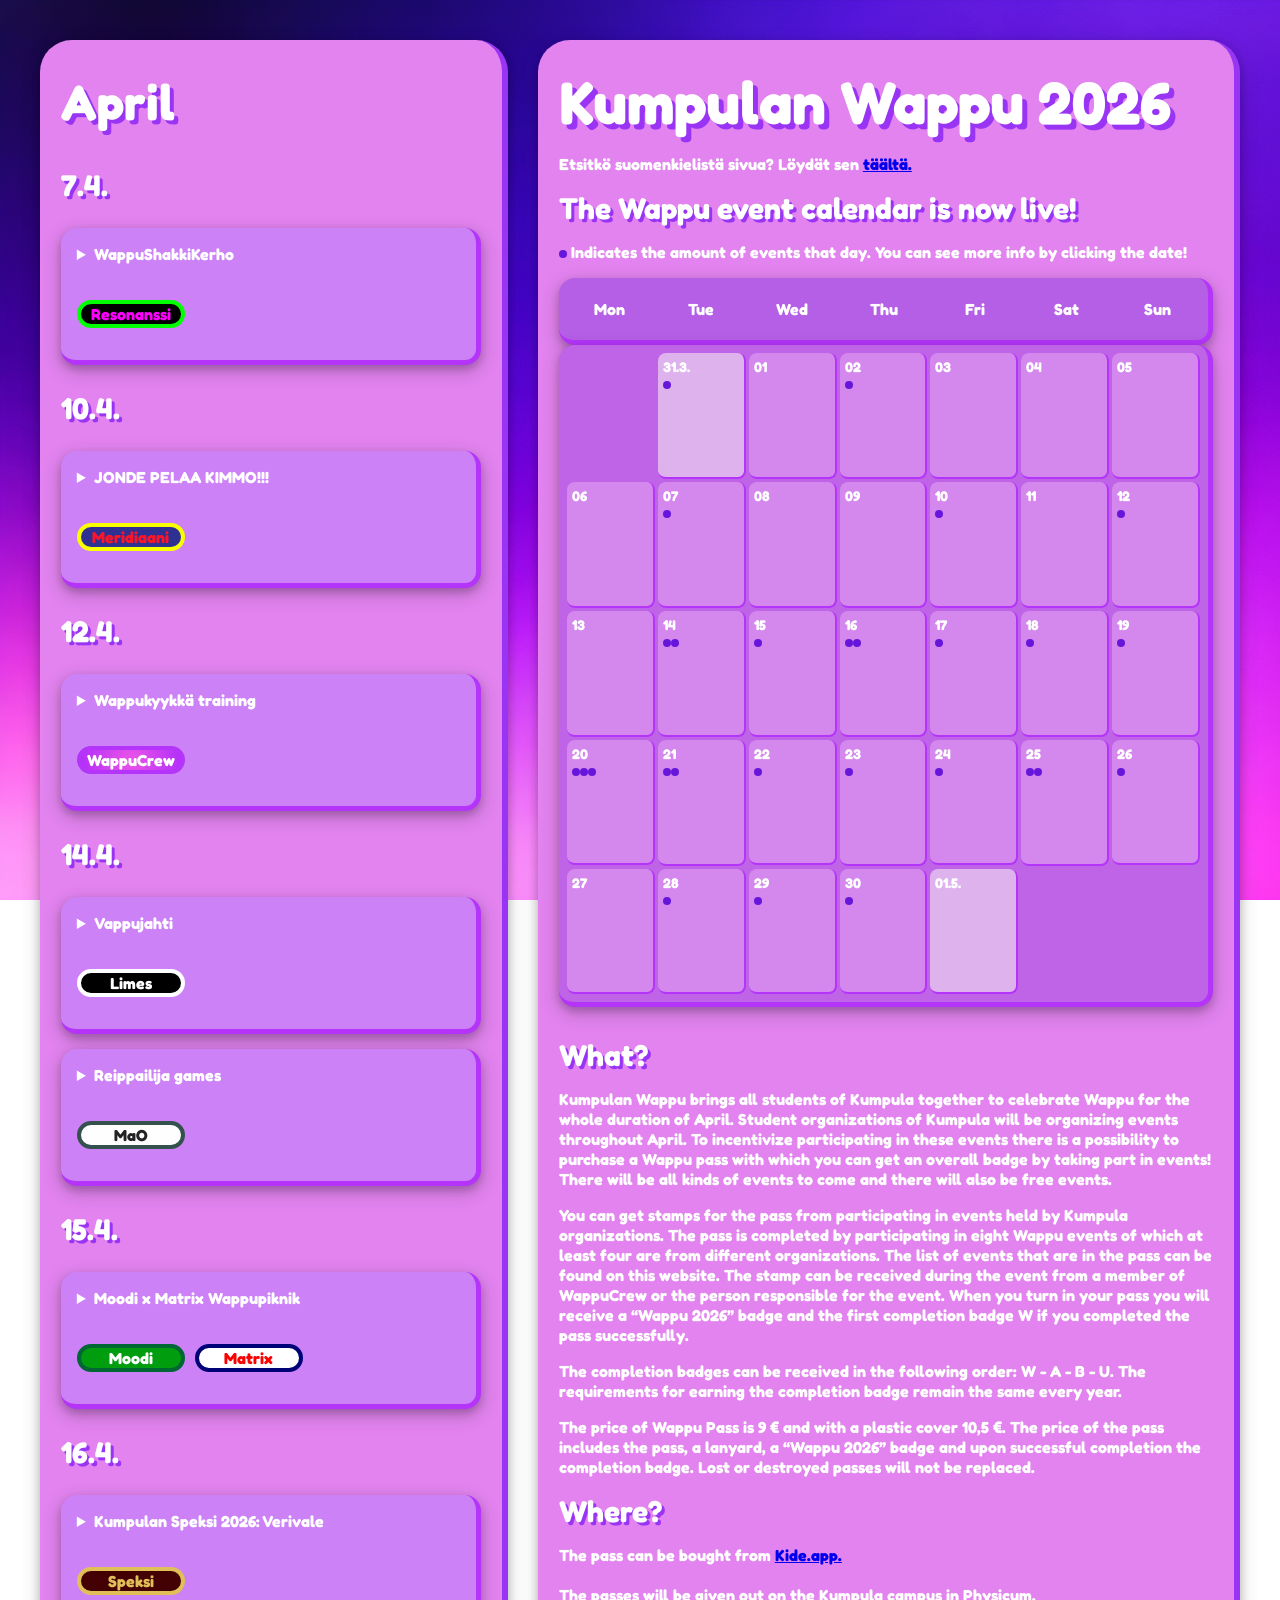
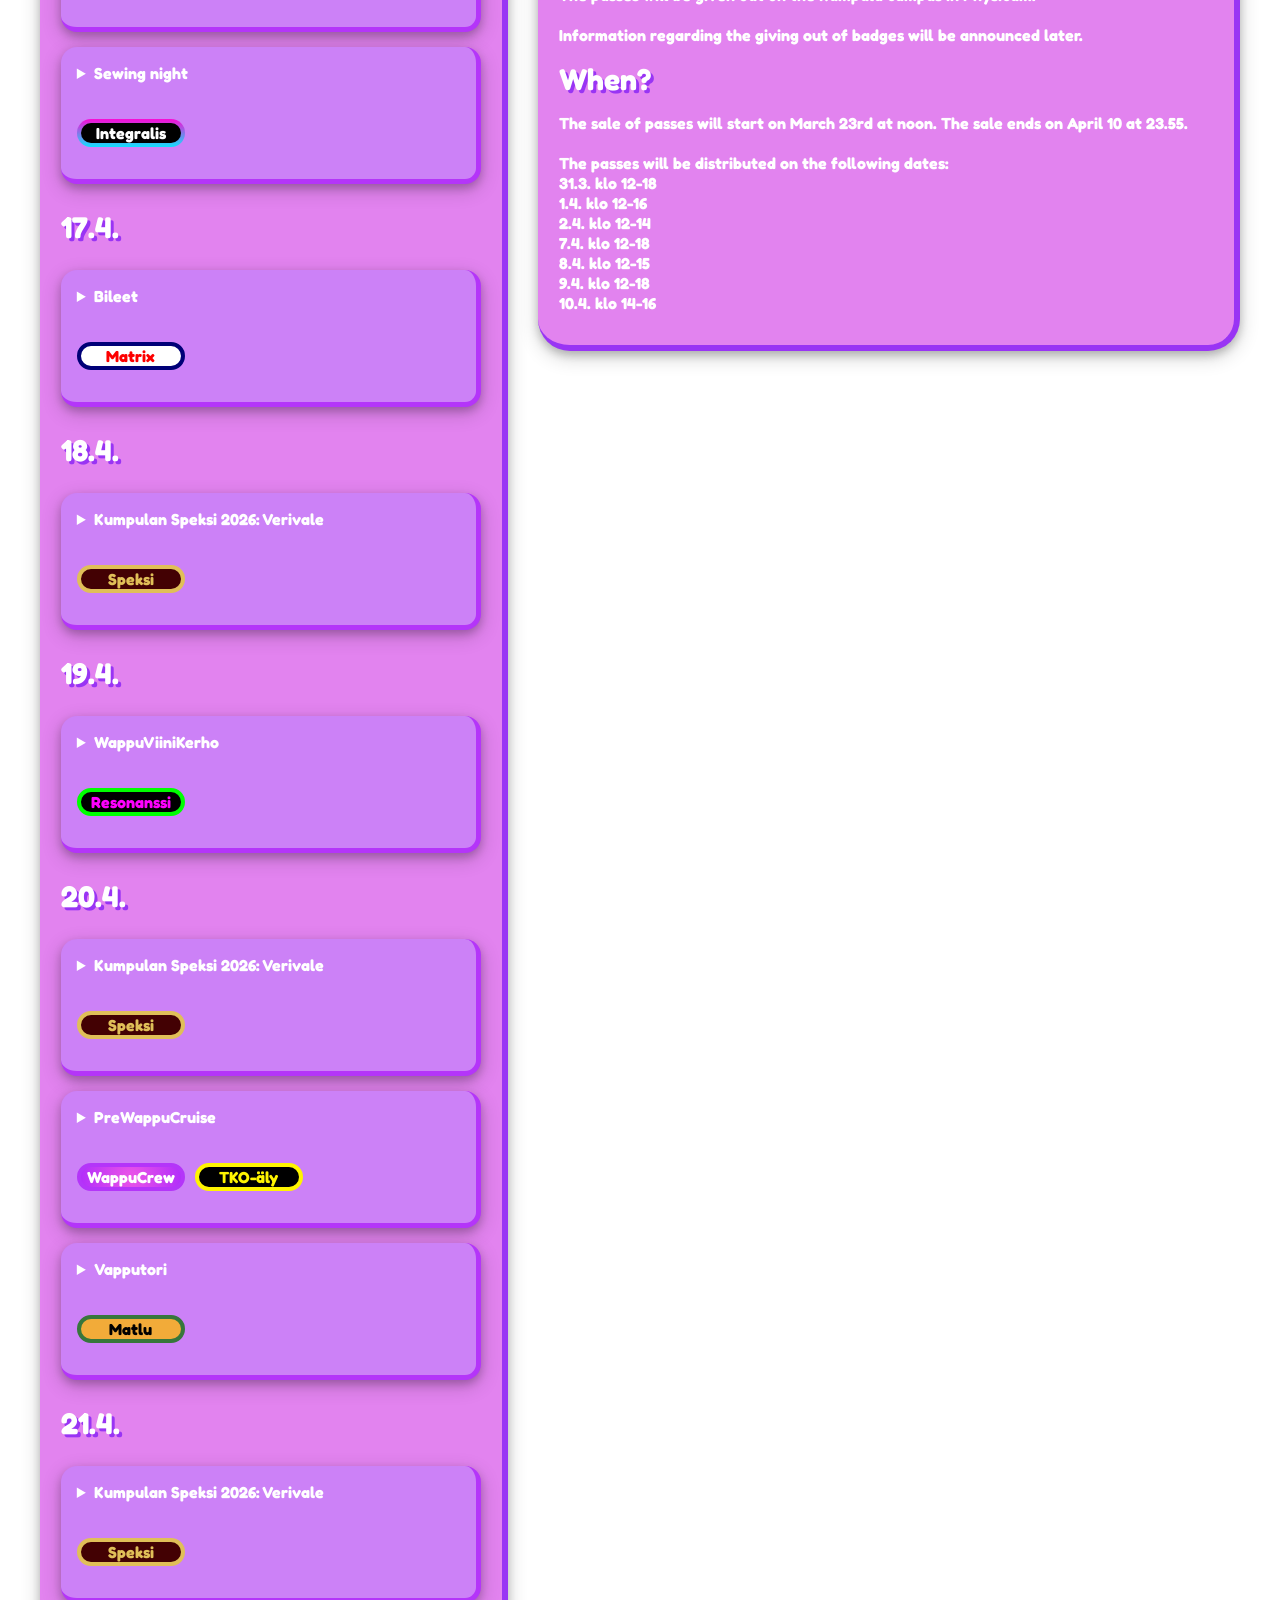
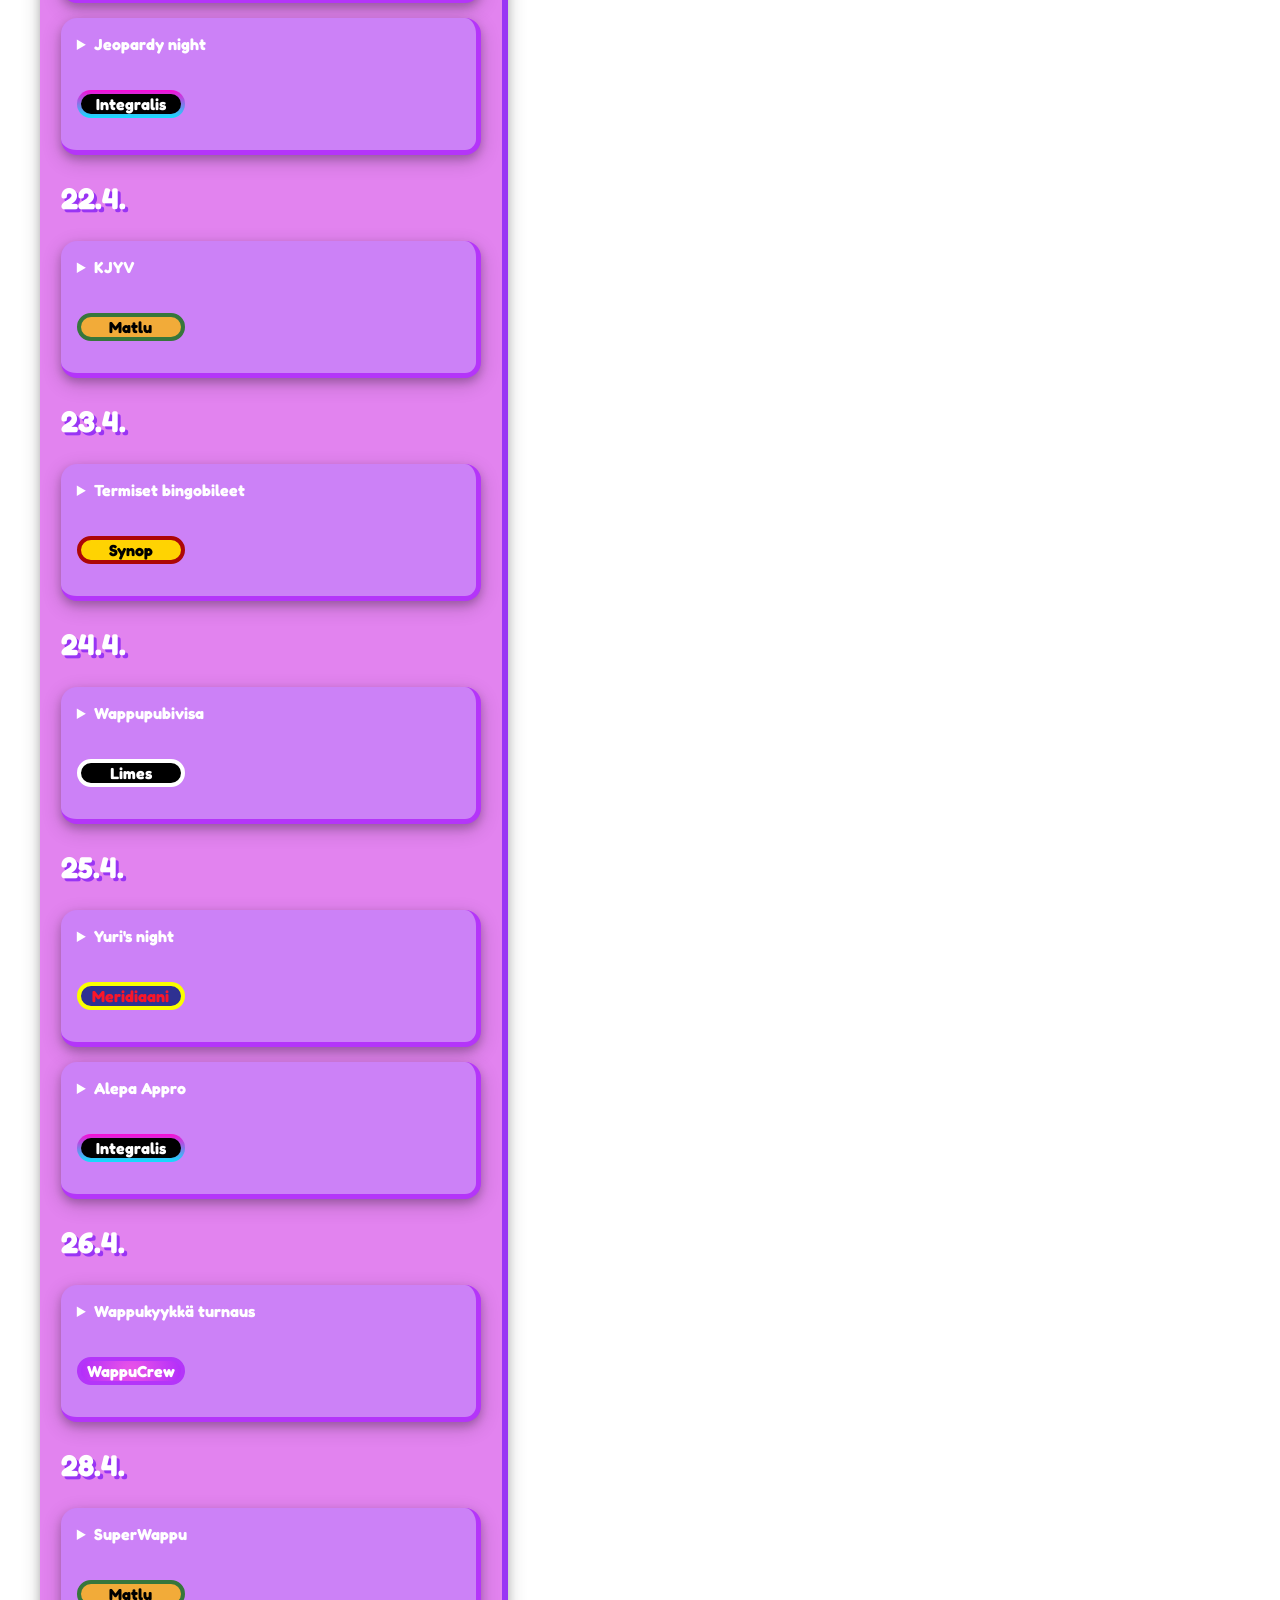
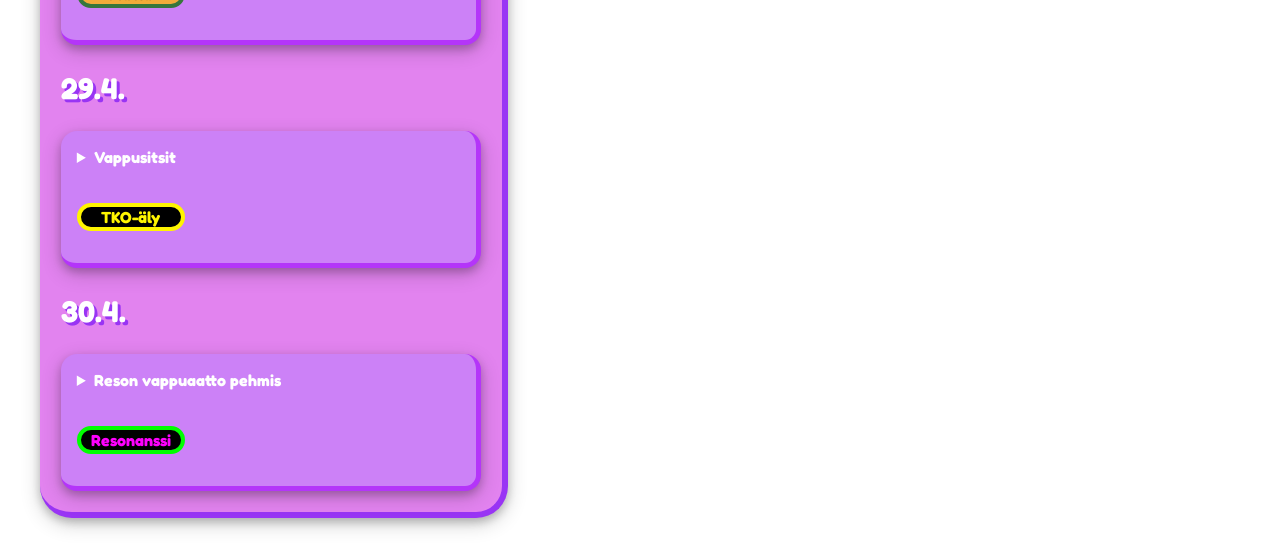
==== commit 11ddb3f2: "update event calendar" ====
--- a/english.html
+++ b/english.html
@@ -4,7 +4,7 @@
   <head>
   <title>Kumpulan Wappu</title>
     <meta charset="UTF-8">
-    <link rel="icon" href="static/kolmio.gif">
+    <link rel="icon" href="static/kumpulanwappu.jpg">
     <link rel="stylesheet" href="static/style.css">
     <meta name="viewport" content="width=device-width, initial-scale=1.0">
   </head>
@@ -13,47 +13,8 @@
     
   <div class="layout">
     <div class="eventbar">
-    <h2 class="brandtext">This month</h2>
-    <h3 class="brandtext">Today</h3>
-        <div class="eventcard">
-            <details open>
-              <summary>
-              Kumpulan Wappu opening event<br><br>
-              <div class="organisers">          
-                <p class="organisation wappucrew">WappuCrew</p>
-              </div>
-              </summary>
-              <br>
-            <div >
-              <p>Kumpulan Wappu opening event is finally here!! 🤩🥳 Come celebrate with us to Klusteri where you can hang out and enjoy refreshments 🍾🥂 and take part in the Wappu initiation. You'll also get to ask Wappucrew any questions you have regarding the pass and events.</p>
-              <p>WHAT: Wappu opening event<br>
-              WHERE: Klusteri, Leppäsuonkatu 11<br>
-              WHEN: 9 PM March 31st<br>
-              DC: Overalls</p>
-              </div>
-            </details>
-          </div>
 
         <h2 class="brandtext">April</h2>
-      
-        <h3 class="brandtext">2.4.</h3>
-      
-        <div class="eventcard">
-          <details>
-            <summary>
-            Traffic light sitsit<br><br>
-            <div class="organisers">          
-        <p class="organisation limes">Limes</p>
-        </div>
-            </summary>
-            <br>
-          <div >
-            <p>When: Starting at 5:30 PM </p>
-            <p>Where: Alina-hall, Mannerheimintie 5A</p>
-            <a href="https://kide.app/events/4a9b3131-b660-449b-b72b-423923078cfe">Tickets and more info</a>
-            </div>
-          </details>
-    </div>
       
         <h3 class="brandtext">7.4.</h3>
       
@@ -546,7 +507,7 @@
                 <div class="modal-box">
                   <div class="modal-action">
                     <h3 class="brandtext">1.4.</h3>
-                    <img src="https://limes.fi/wp-content/uploads/2026/03/kolmio.gif">
+                    <img src="static/kolmio.gif">
                     <br>
                     <form method="dialog">
                       <button class="calendarbutton">Close</button>
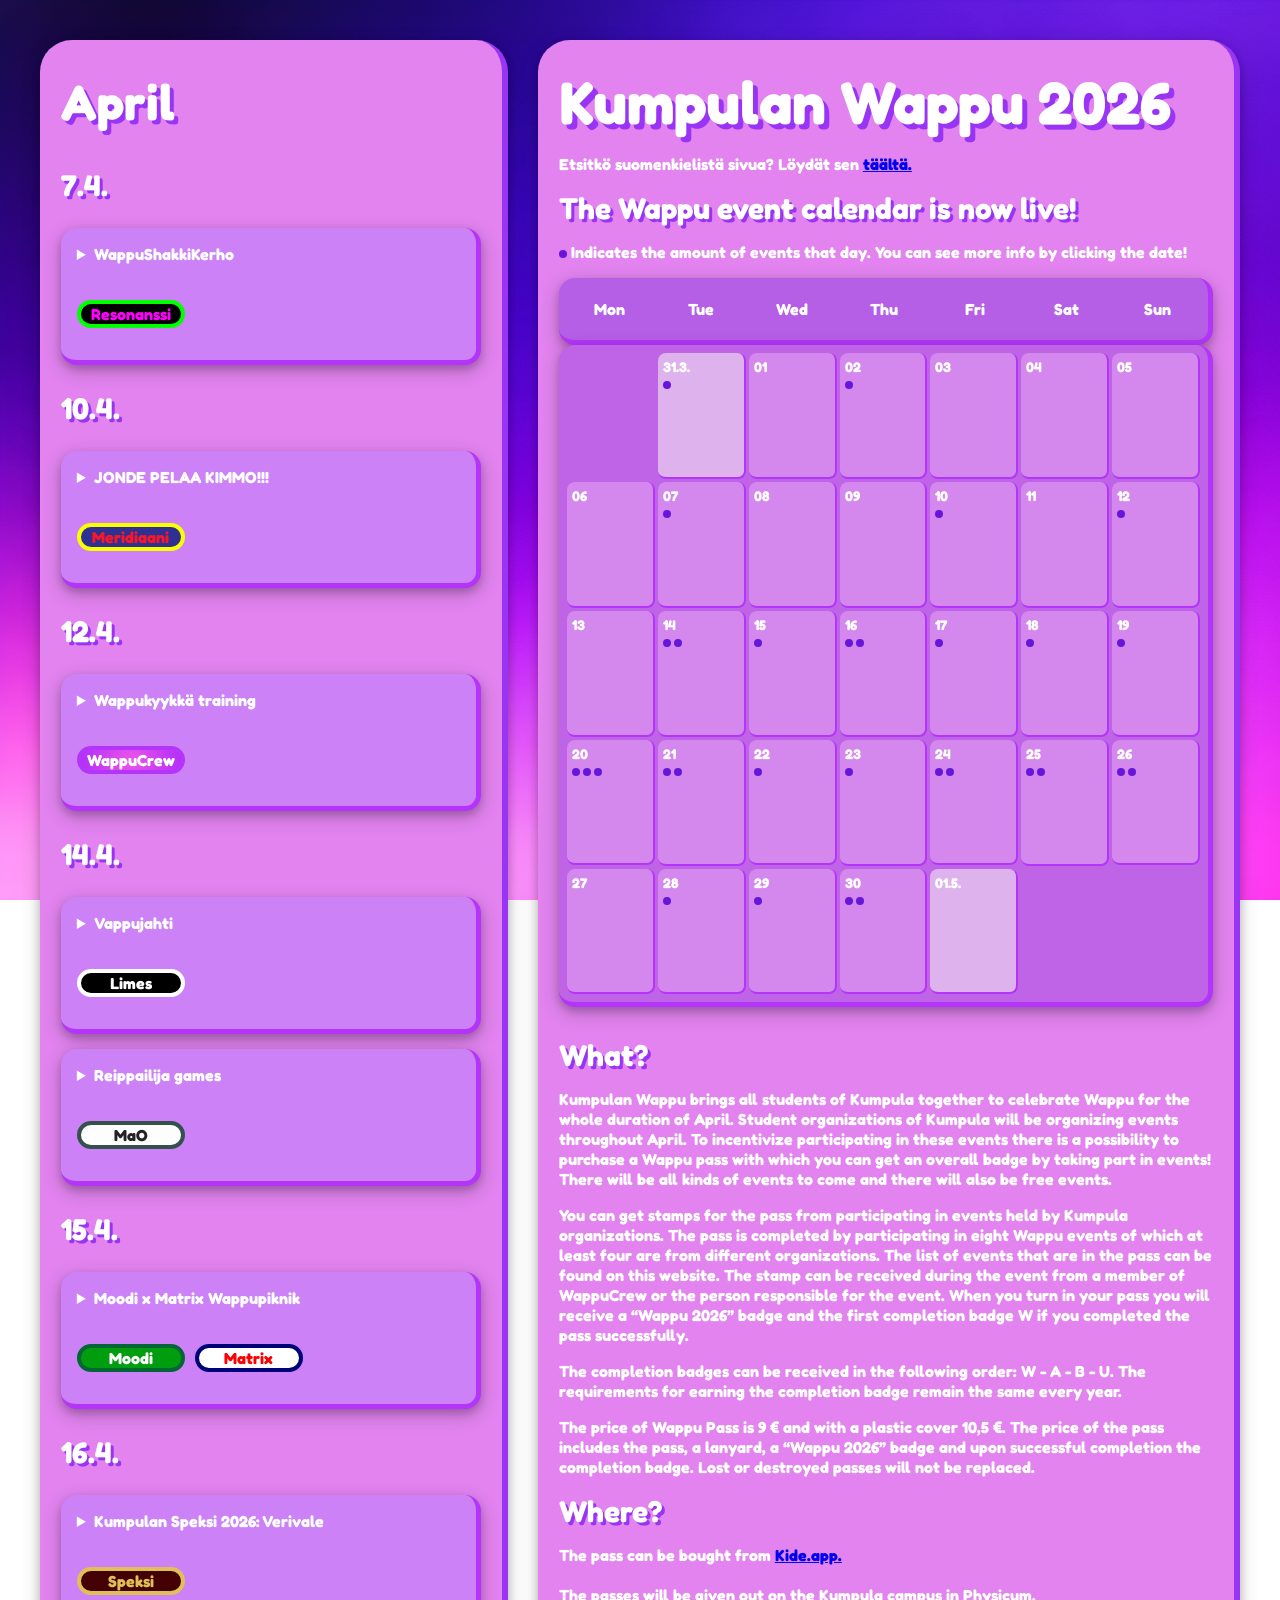
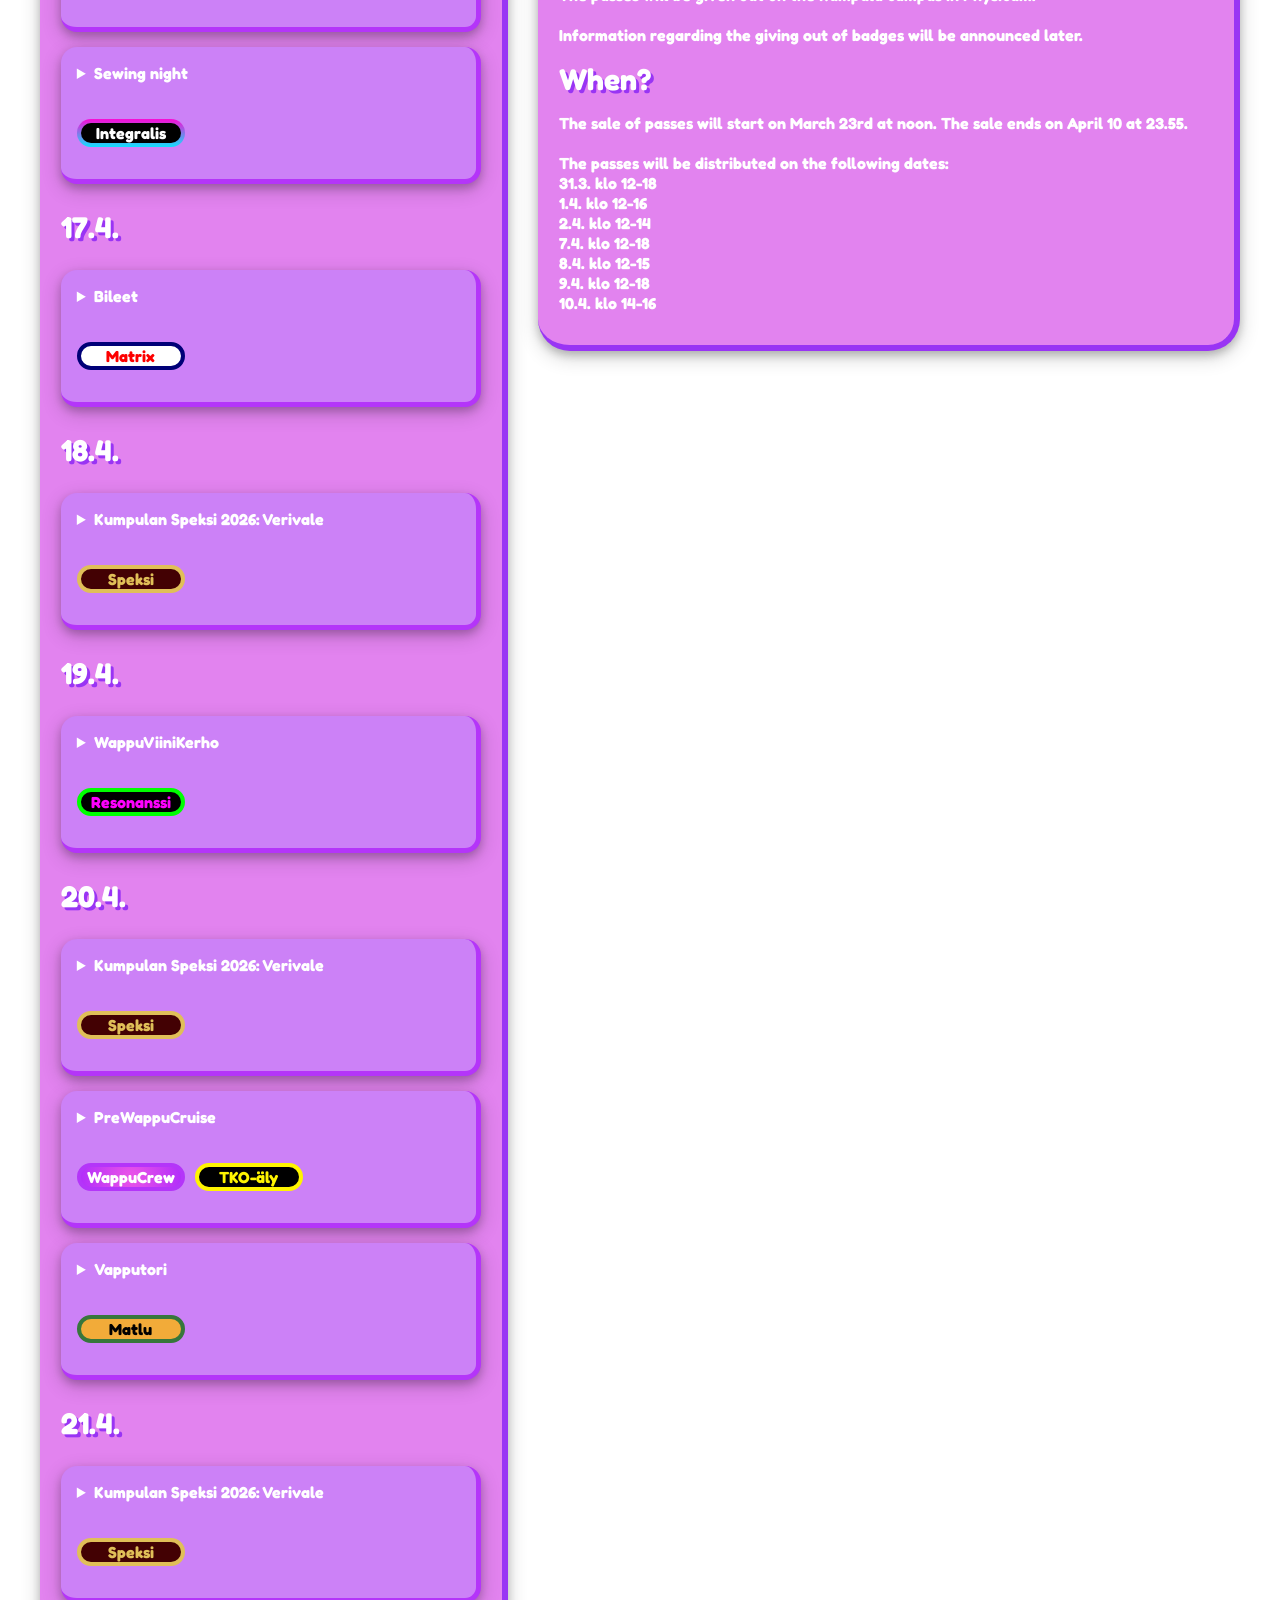
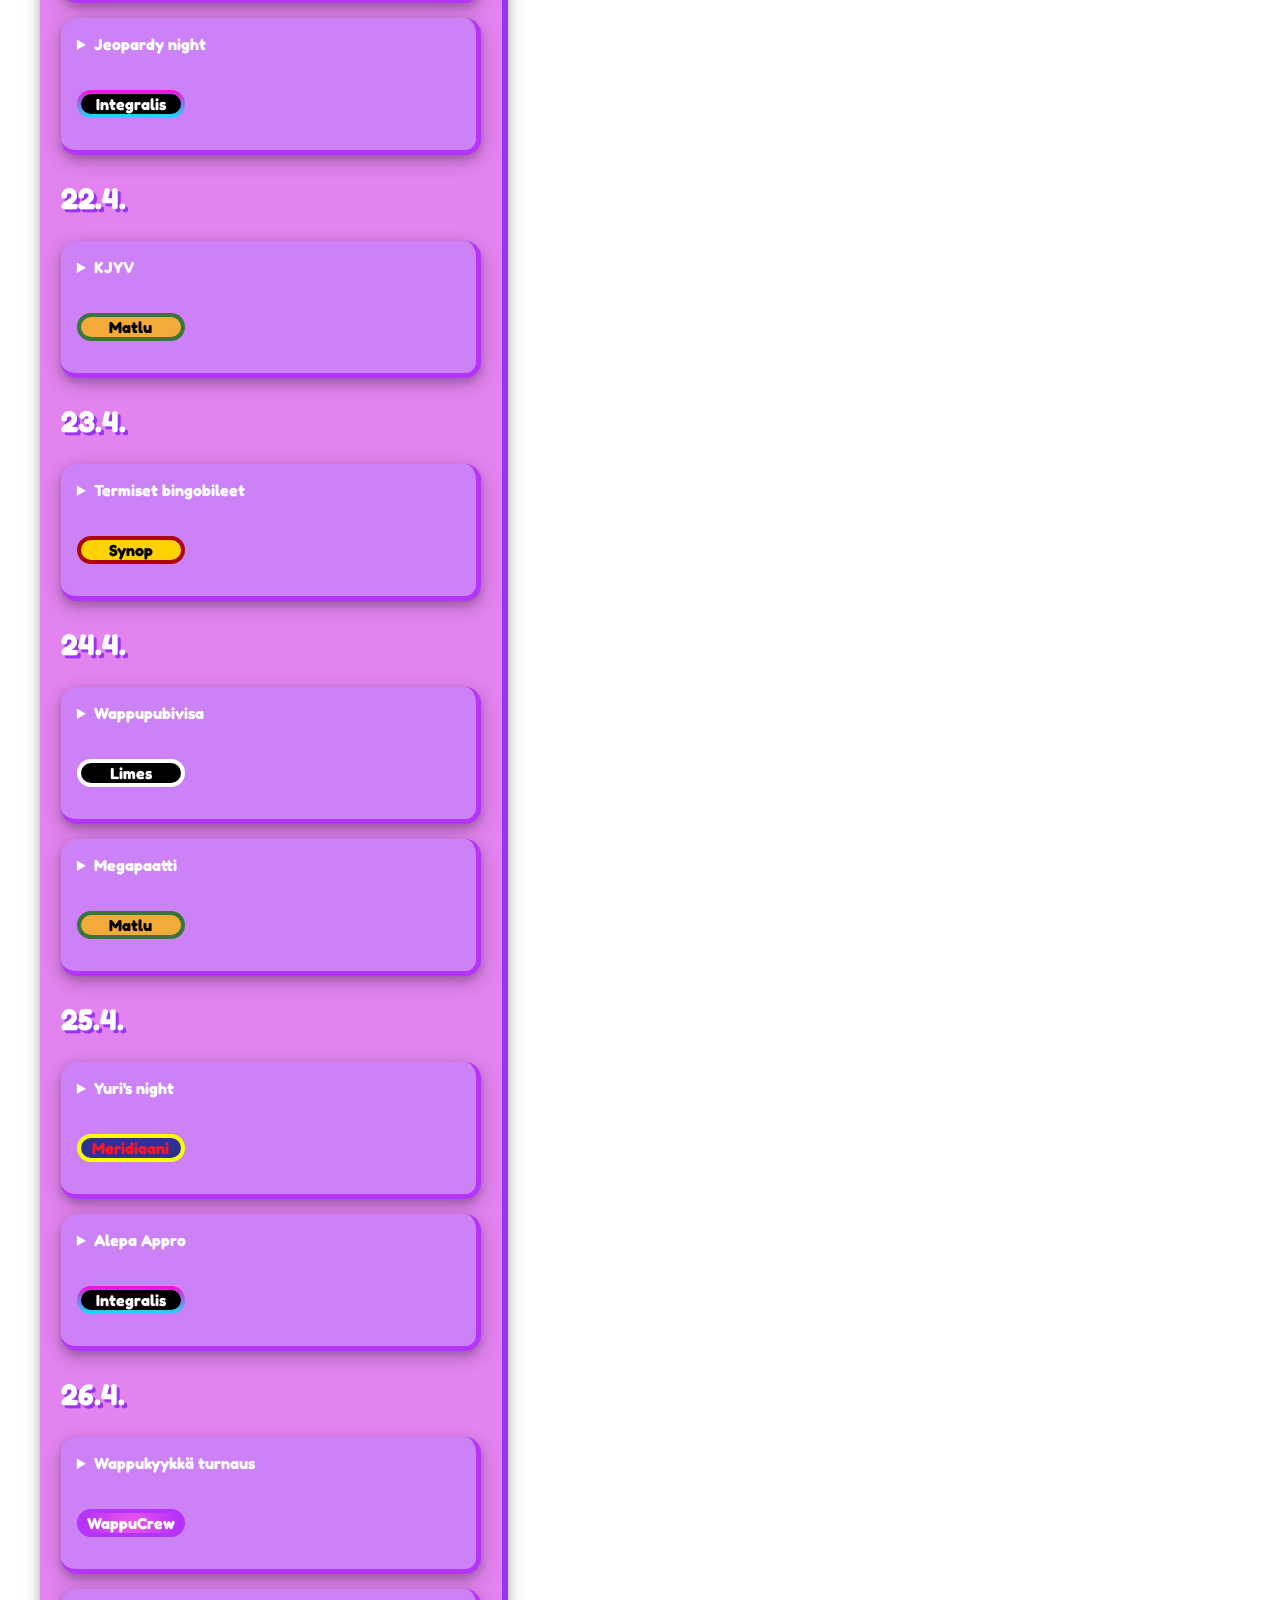
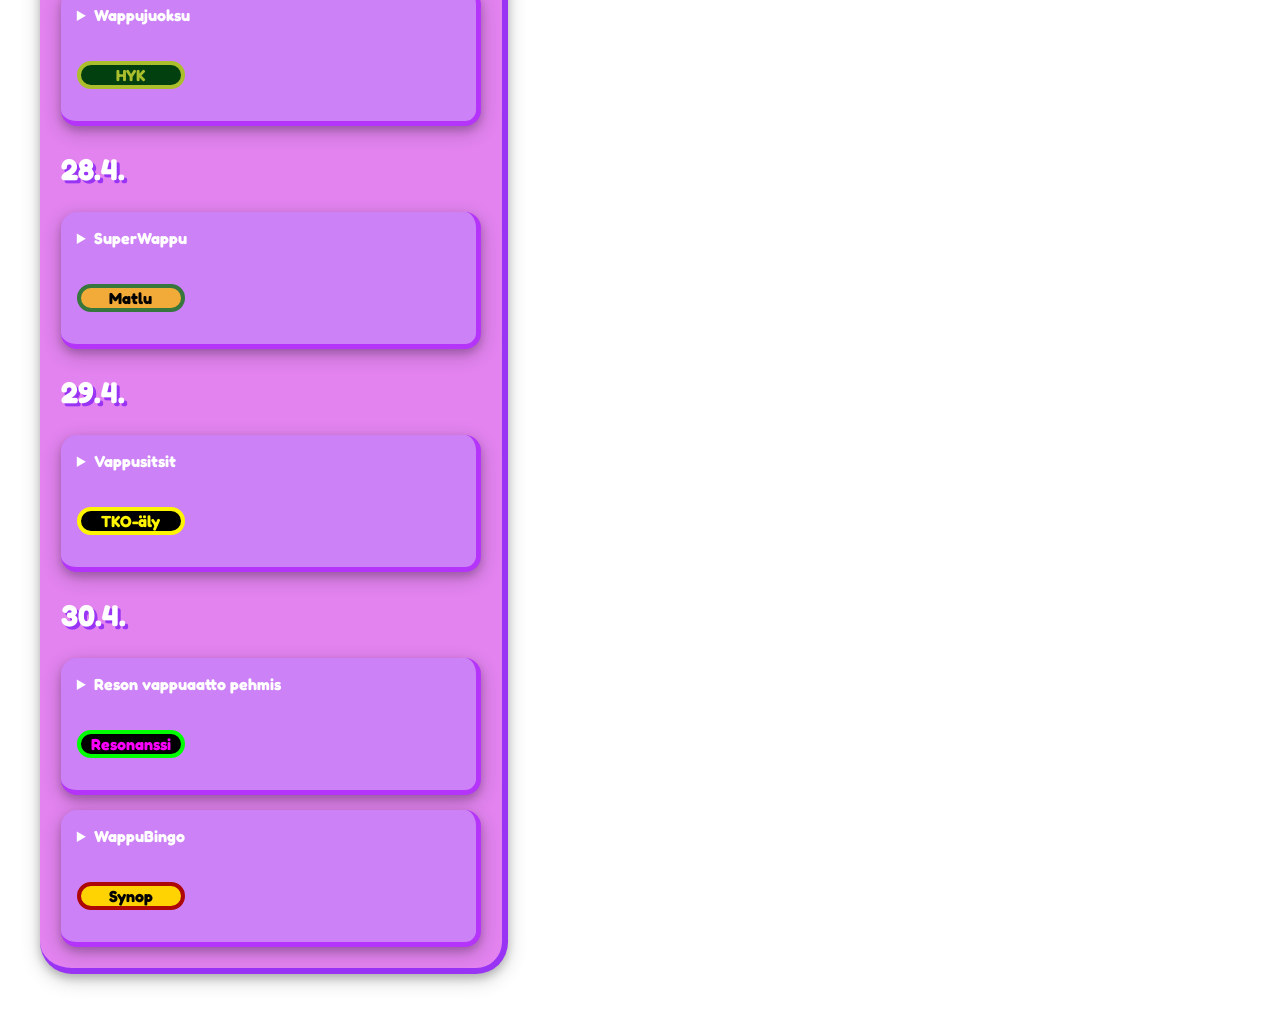
==== commit 023decad: "add events" ====
--- a/english.html
+++ b/english.html
@@ -254,7 +254,6 @@
             Vapputori<br><br>
             <div class="organisers">          
         <p class="organisation matlu">Matlu</p>
-        </div>
             </summary>
             <br>
           <div >
@@ -346,7 +345,21 @@
             <p>Save the date!</p>
             </div>
           </details>
-    </div>
+        </div>
+
+        <div class="eventcard">
+          <details>
+            <summary>
+            Megapaatti<br><br>
+              <div class="organisers">          
+                <p class="organisation matlu">Matlu</p>
+              </div>
+            </summary>
+            <br>
+            <p>Save the date!</p>    
+          </details>
+        </div>
+
       
         <h3 class="brandtext">25.4.</h3>
       
@@ -395,7 +408,20 @@
             <p>Save the date!</p>
             </div>
           </details>
-    </div>
+        </div>
+
+        <div class="eventcard">
+          <details>
+            <summary>
+            Wappujuoksu<br><br>
+              <div class="organisers">          
+                <p class="organisation hyk">HYK</p>
+              </div>
+            </summary>
+            <br>
+            <p>Save the date!</p>    
+          </details>
+        </div>
       
         <h3 class="brandtext">28.4.</h3>
       
@@ -449,7 +475,21 @@
             <p>Save the date!</p>
             </div>
           </details>
-    </div>
+        </div>
+      
+        <div class="eventcard">
+          <details>
+            <summary>
+            WappuBingo<br><br>
+              <div class="organisers">          
+                <p class="organisation synop">Synop</p>
+              </div>
+            </summary>
+            <br>
+            <p>Save the date!</p>    
+          </details>
+        </div>
+    
       
 
     
@@ -463,7 +503,7 @@
           
           <h3 class="brandtext">The Wappu event calendar is now live!</h3>      
           <p>
-            <span class="dot"></span>  Indicates the amount of events that day. You can see more info by clicking the date!
+            <span class="dot"></span>   Indicates the amount of events that day. You can see more info by clicking the date!
           </p>
           
       <div class="weeks">
@@ -482,7 +522,7 @@
             <div></div>
             
             <div class="calendarcell offseason" onclick="day31.showModal()">            
-              31.3.<br> <span class="dot"></span>
+              31.3.<br> <span class="dot"></span> 
       </div>
             
             <dialog id="day31" class="calendarpopup">
@@ -517,7 +557,7 @@
               </dialog>
             
         <div class="calendarcell" onclick="day2.showModal()">
-              02 <br> <span class="dot"></span>
+              02 <br> <span class="dot"></span> 
             </div>
             
             <dialog id="day2" class="calendarpopup">
@@ -573,6 +613,7 @@
             <dialog id="day6" class="calendarpopup">
             <div class="modal-box">               
               <div class="modal-action">
+				<h3 class="brandtext">7</h3>
               <form method="dialog">
                 <button class="calendarbutton">Close</button>
               </form>
@@ -581,7 +622,7 @@
             </dialog>
             
         <div class="calendarcell" onclick="day7.showModal()">
-              07 <br> <span class="dot"></span>
+              07 <br> <span class="dot"></span> 
             </div>          
             <dialog id="day7" class="calendarpopup">
             <div class="modal-box">               
@@ -622,7 +663,7 @@
             </dialog>
             
         <div class="calendarcell" onclick="day10.showModal()">
-              10 <br>  <span class="dot"></span>          
+              10 <br>  <span class="dot"></span>           
             </div>
             <dialog id="day10" class="calendarpopup">
             <div class="modal-box">
@@ -651,7 +692,7 @@
             </div>
             </dialog>
             
-        <div class="calendarcell" onclick="day12.showModal()">12 <br> <span class="dot"></span>
+        <div class="calendarcell" onclick="day12.showModal()">12 <br> <span class="dot"></span> 
             </div>
             <dialog id="day12" class="calendarpopup">
             <div class="modal-box">
@@ -680,7 +721,7 @@
             </div>
             </dialog>
             
-        <div class="calendarcell" onclick="day14.showModal()">14 <br><span class="dot"></span><span class="dot"></span></div>        
+        <div class="calendarcell" onclick="day14.showModal()">14 <br><span class="dot"></span> <span class="dot"></span> </div>        
             <dialog id="day14" class="calendarpopup">
             <div class="modal-box">               
               <div class="modal-action">
@@ -702,7 +743,7 @@
             </dialog>
             
         <div class="calendarcell" onclick="day15.showModal()">
-              15 <br> <span class="dot"></span>
+              15 <br> <span class="dot"></span> 
             </div>          
             <dialog id="day15" class="calendarpopup">
             <div class="modal-box">              
@@ -721,7 +762,7 @@
             </div>
             </dialog>
             
-        <div class="calendarcell" onclick="day16.showModal()">16 <br> <span class="dot"></span><span class="dot"></span>
+        <div class="calendarcell" onclick="day16.showModal()">16 <br> <span class="dot"></span> <span class="dot"></span> 
             </div>          
             <dialog id="day16" class="calendarpopup">
             <div class="modal-box">               
@@ -743,7 +784,7 @@
             </div>
             </dialog>
             
-        <div class="calendarcell" onclick="day17.showModal()">17 <br> <span class="dot"></span>
+        <div class="calendarcell" onclick="day17.showModal()">17 <br> <span class="dot"></span> 
             </div>          
             <dialog id="day17" class="calendarpopup">
             <div class="modal-box">               
@@ -761,7 +802,7 @@
             </div>
             </dialog>
             
-        <div class="calendarcell" onclick="day18.showModal()">18 <br> <span class="dot"></span>
+        <div class="calendarcell" onclick="day18.showModal()">18 <br> <span class="dot"></span> 
             </div>
             
             <dialog id="day18" class="calendarpopup">
@@ -780,7 +821,7 @@
             </div>
             </dialog>
             
-        <div class="calendarcell" onclick="day19.showModal()">19 <br> <span class="dot"></span>
+        <div class="calendarcell" onclick="day19.showModal()">19 <br> <span class="dot"></span> 
             </div>
             <dialog id="day19" class="calendarpopup">
             <div class="modal-box">
@@ -798,7 +839,7 @@
             </div>
             </dialog>
             
-        <div class="calendarcell" onclick="day20.showModal()">20<br><span class="dot"></span><span class="dot"></span><span class="dot"></span><br>
+        <div class="calendarcell" onclick="day20.showModal()">20<br><span class="dot"></span> <span class="dot"></span> <span class="dot"></span> <br>
             </div>
             
             <dialog id="day20" class="calendarpopup">
@@ -826,7 +867,7 @@
             </div>
             </dialog>
             
-        <div class="calendarcell" onclick="day21.showModal()">21 <br> <span class="dot"></span><span class="dot"></span>
+        <div class="calendarcell" onclick="day21.showModal()">21 <br> <span class="dot"></span> <span class="dot"></span> 
             </div>
             
             <dialog id="day21" class="calendarpopup">
@@ -849,7 +890,7 @@
             </div>
             </dialog>
             
-        <div class="calendarcell" onclick="day22.showModal()">22 <br> <span class="dot"></span>
+        <div class="calendarcell" onclick="day22.showModal()">22 <br> <span class="dot"></span> 
             </div>          
             <dialog id="day22" class="calendarpopup">
             <div class="modal-box">
@@ -867,7 +908,7 @@
             </div>
             </dialog>
             
-        <div class="calendarcell" onclick="day23.showModal()">23<br><span class="dot"></span></div>        
+        <div class="calendarcell" onclick="day23.showModal()">23<br><span class="dot"></span> </div>        
             <dialog id="day23" class="calendarpopup">
             <div class="modal-box">
               <h3 class="brandtext">23.4.</h3>
@@ -882,25 +923,30 @@
               </div>
             </dialog>
             
-        <div class="calendarcell" onclick="day24.showModal()">24 <br> <span class="dot"></span>
+        <div class="calendarcell" onclick="day24.showModal()">24 <br> <span class="dot"></span> <span class="dot"></span>
             </div>      
             <dialog id="day24" class="calendarpopup">
             <div class="modal-box">
               <div class="modal-action">
                   <h3 class="brandtext">24.4.</h3>
                   <h3>Wappupubivisa</h3>
-                    <div class="organisers">          
-                <p class="organisation limes">Limes</p>
-                </div>
-                  <br>
-              <form method="dialog">
-                <button class="calendarbutton">Close</button>
-              </form>
-              </div>
-            </div>
-            </dialog>
-            
-        <div class="calendarcell" onclick="day25.showModal()">25 <br> <span class="dot"></span><span class="dot"></span>
+                  <div class="organisers">          
+                    <p class="organisation limes">Limes</p>
+                  </div>
+
+                  <h3>Megapaatti</h3>
+                  <div class="organisers">          
+                    <p class="organisation matlu">Matlu</p>
+                  </div>
+                  <br>
+              <form method="dialog">
+                <button class="calendarbutton">Close</button>
+              </form>
+              </div>
+            </div>
+            </dialog>
+            
+        <div class="calendarcell" onclick="day25.showModal()">25 <br> <span class="dot"></span> <span class="dot"></span> 
             </div>
             <dialog id="day25" class="calendarpopup">
             <div class="modal-box">
@@ -922,7 +968,7 @@
             </div>
             </dialog>
             
-        <div class="calendarcell" onclick="day26.showModal()">26 <br> <span class="dot"></span>
+        <div class="calendarcell" onclick="day26.showModal()">26 <br> <span class="dot"></span> <span class="dot"></span> 
             </div>        
             <dialog id="day26" class="calendarpopup">
             <div class="modal-box">
@@ -932,6 +978,11 @@
                     <div class="organisers">          
                 <p class="organisation wappucrew">WappuCrew</p>
                 </div>
+
+                <h3>Wappujuoksu</h3>
+                <div class="organisers">
+                  <p class="organisation hyk">HYK</p>
+                </div>
                   <br>
               <form method="dialog">
                 <button class="calendarbutton">Close</button>
@@ -952,7 +1003,7 @@
             </div>
             </dialog>
             
-        <div class="calendarcell" onclick="day28.showModal()">28 <br> <span class="dot"></span>
+        <div class="calendarcell" onclick="day28.showModal()">28 <br> <span class="dot"></span> 
             </div>
             <dialog id="day28" class="calendarpopup">
             <div class="modal-box">
@@ -970,7 +1021,7 @@
             </div>
             </dialog>
             
-        <div class="calendarcell" onclick="day29.showModal()">29 <br> <span class="dot"></span>
+        <div class="calendarcell" onclick="day29.showModal()">29 <br> <span class="dot"></span> 
             </div>
             
             <dialog id="day29" class="calendarpopup">
@@ -989,15 +1040,20 @@
             </div>
             </dialog>
             
-        <div class="calendarcell" onclick="day30.showModal()">30 <br> <span class="dot"></span></div>          
+        <div class="calendarcell" onclick="day30.showModal()">30 <br> <span class="dot"></span> <span class="dot"></span> </div>          
             <dialog id="day30" class="calendarpopup">
             <div class="modal-box">
               <div class="modal-action">
                   <h3 class="brandtext">30.4.</h3>
                   <h3>Reson vappuaatto-pehmis</h3>
-                    <div class="organisers">          
-                <p class="organisation resonanssi">Resonanssi</p>
-                </div>
+                  <div class="organisers">          
+                    <p class="organisation resonanssi">Resonanssi</p>
+                  </div>
+
+                  <h3>WappuBingo</h3>
+                  <div class="organisers">          
+                    <p class="organisation synop">Synop</p>
+                  </div>
                   <br>
               <form method="dialog">
                 <button class="calendarbutton">Close</button>
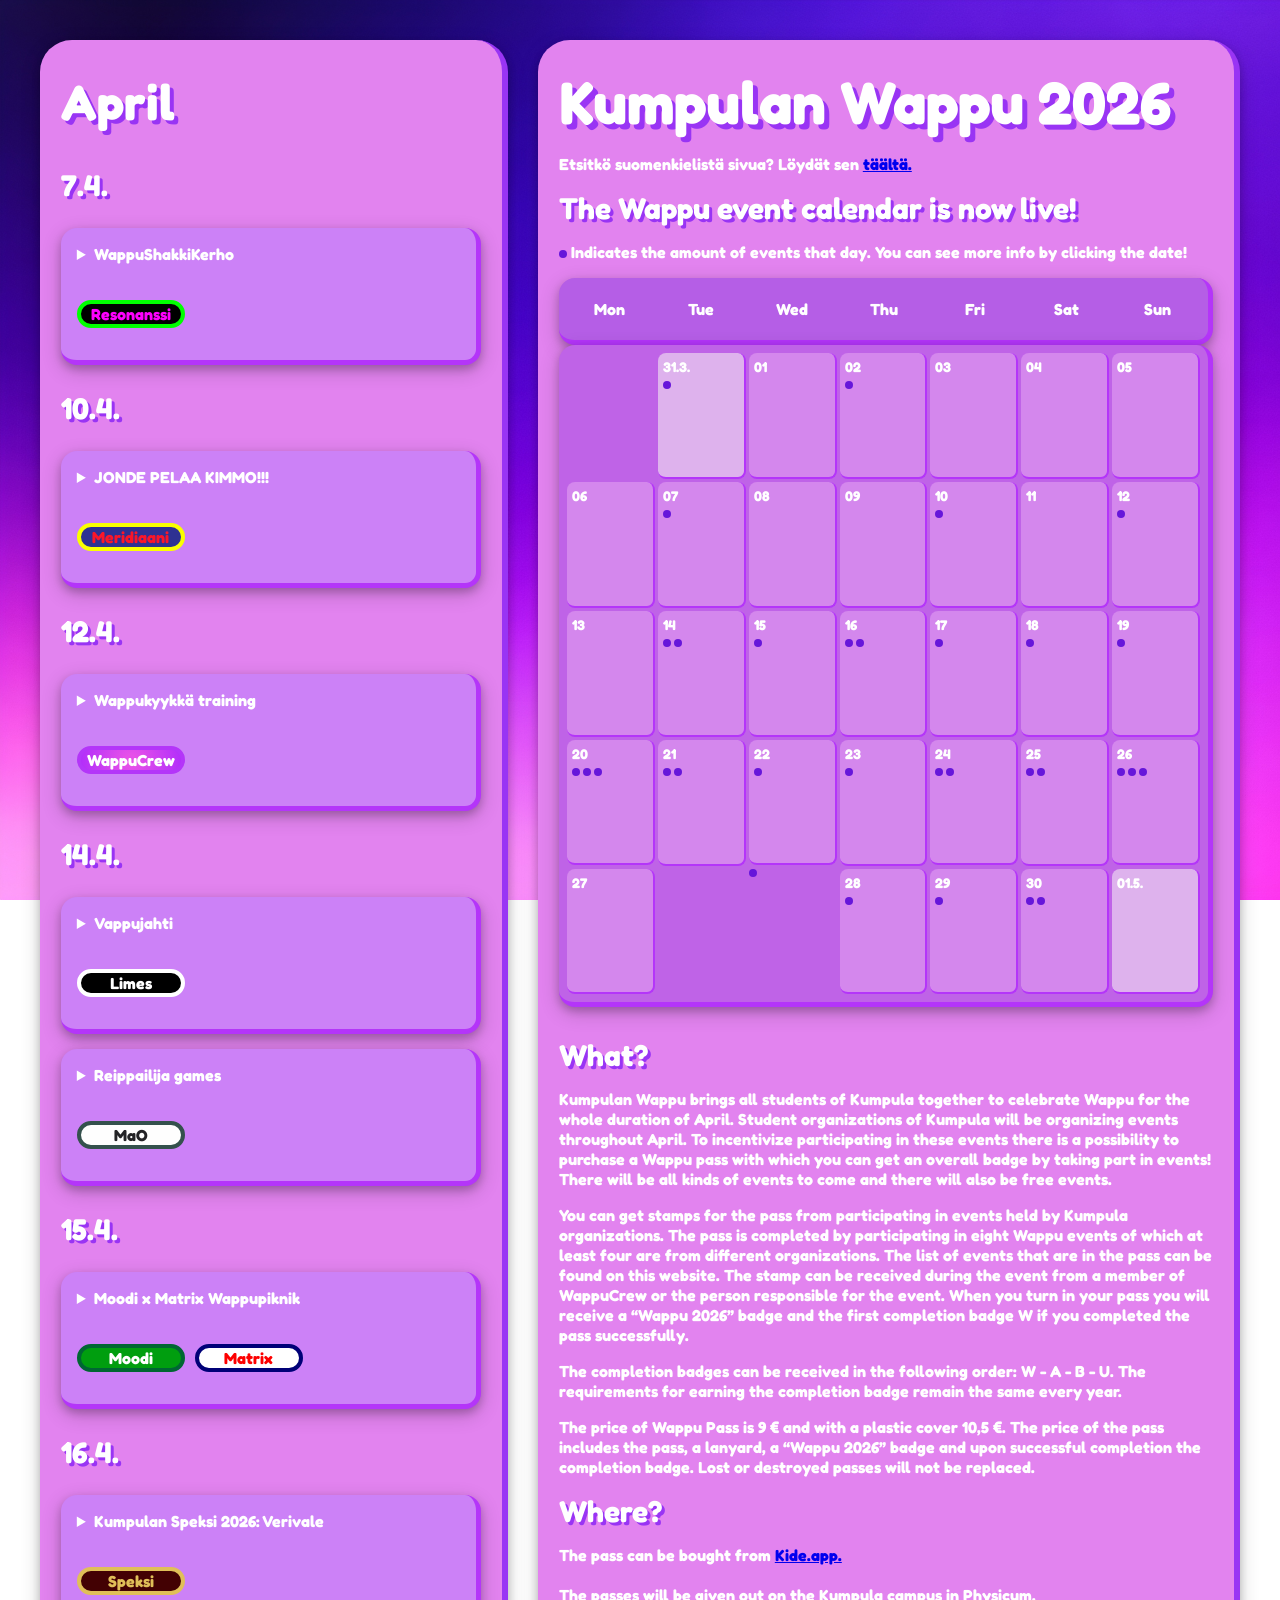
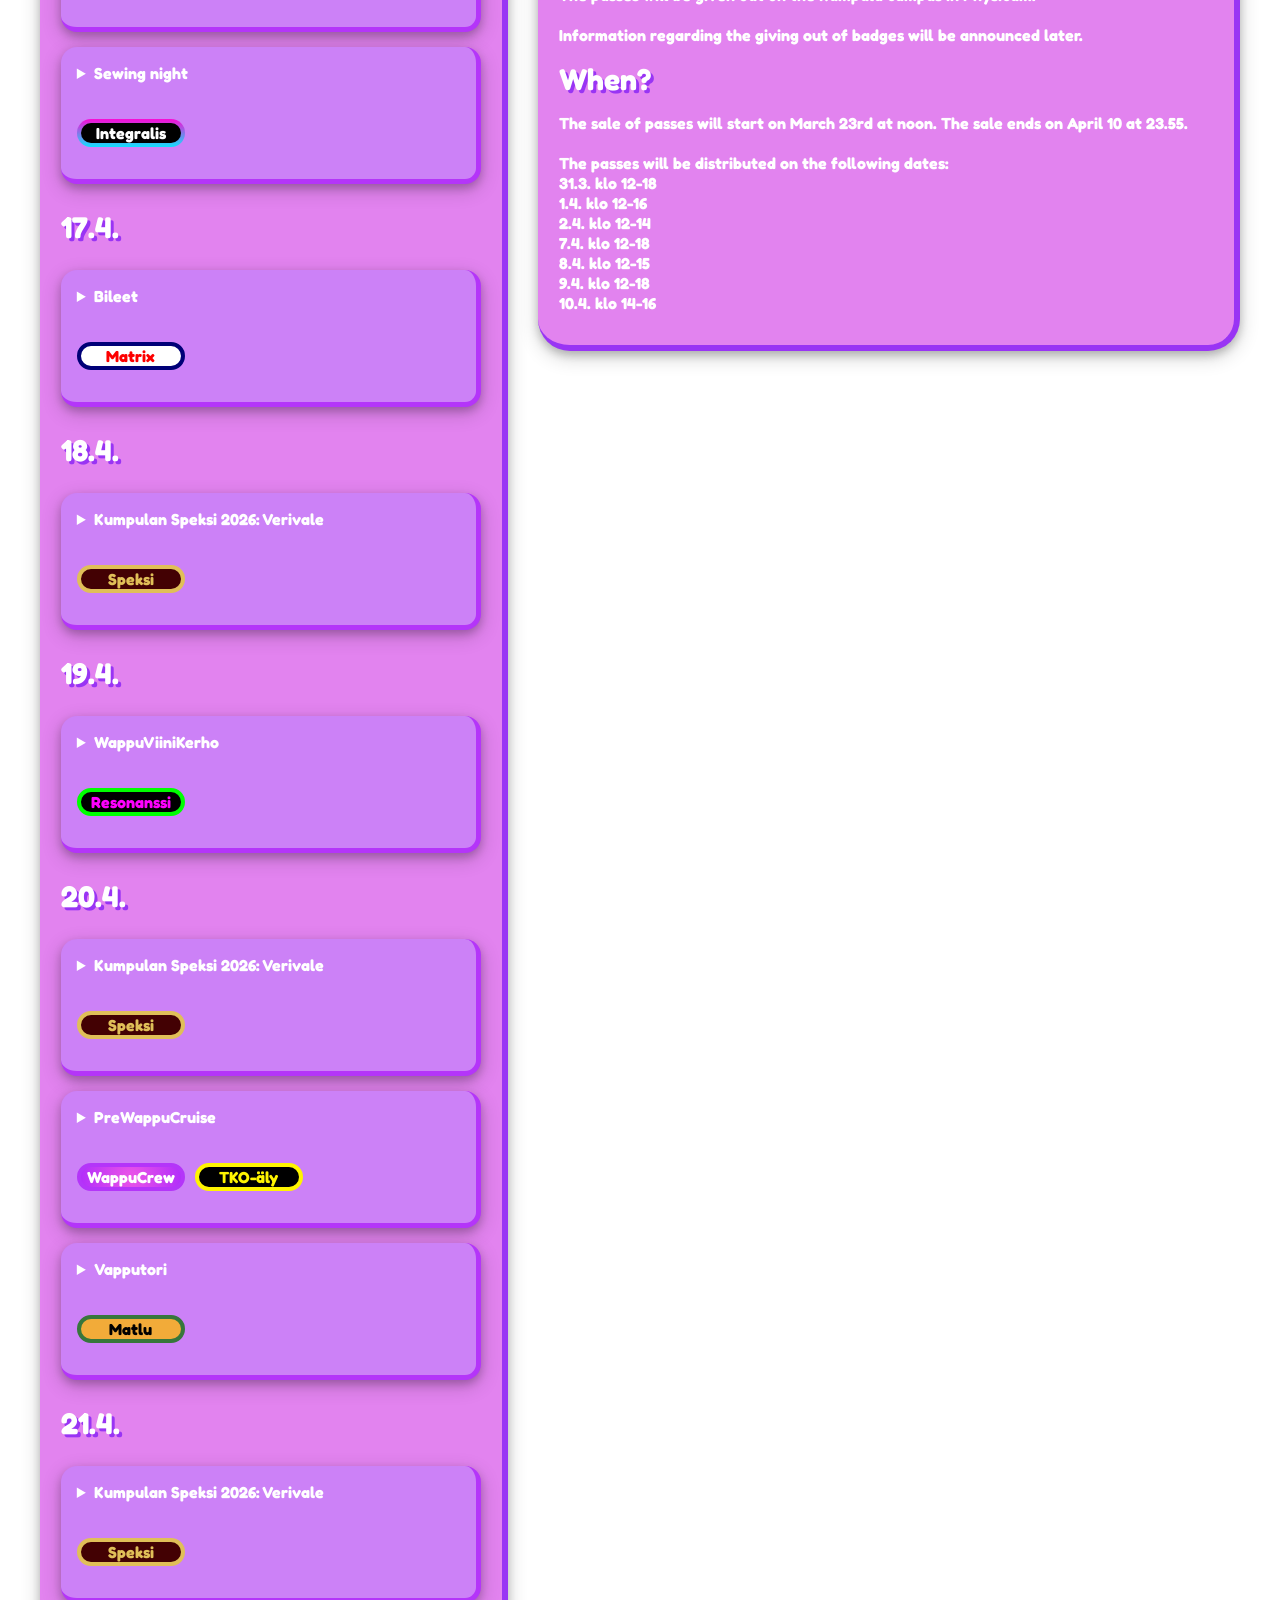
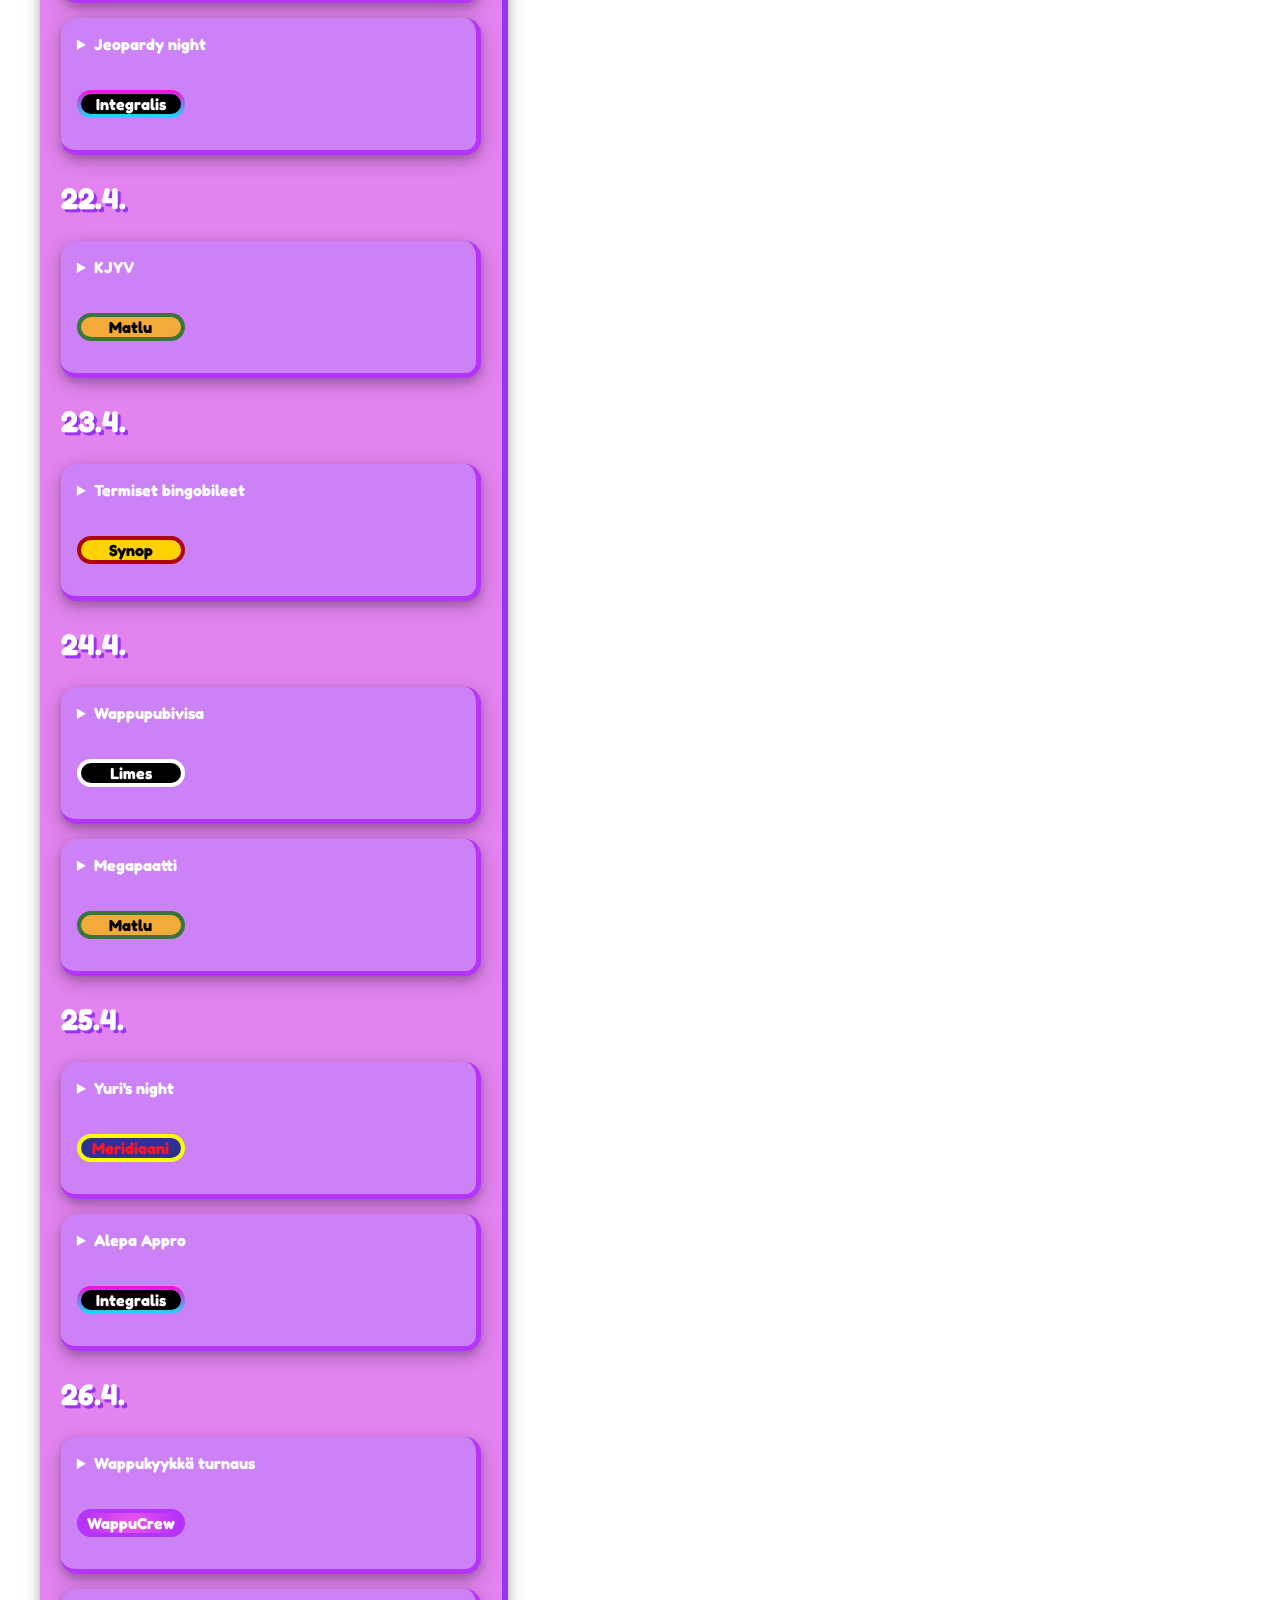
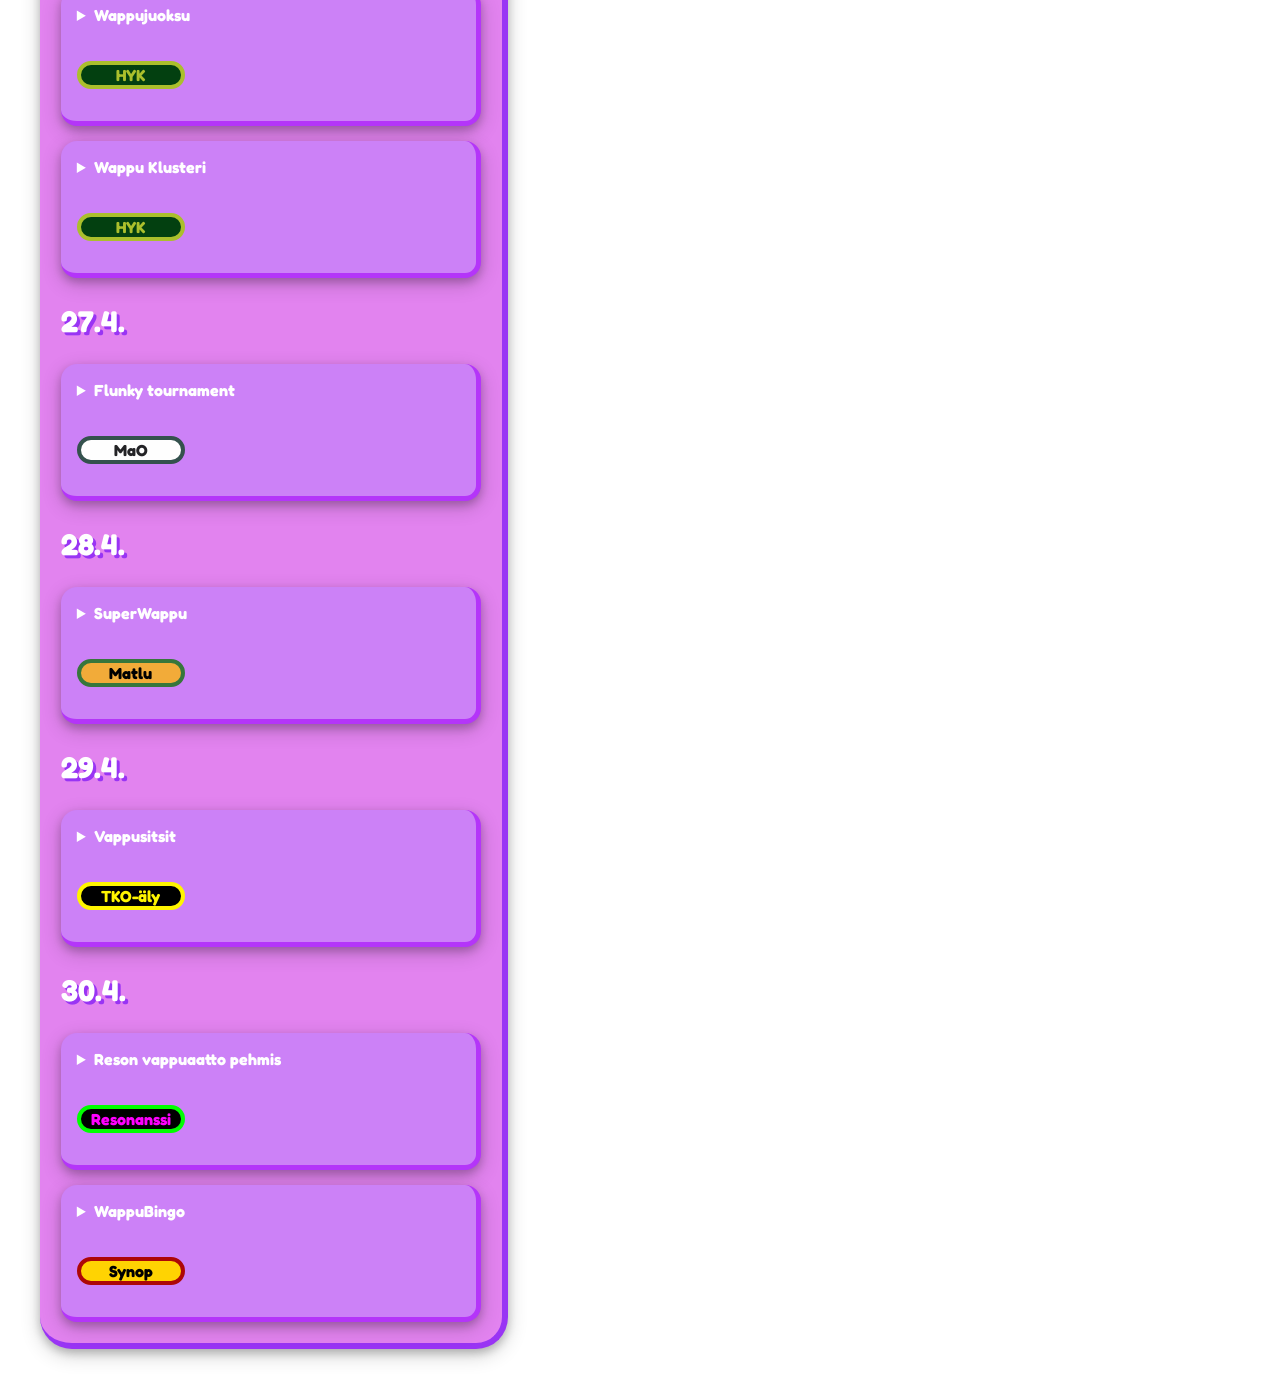
==== commit 1b89934a: "add events" ====
--- a/english.html
+++ b/english.html
@@ -420,6 +420,36 @@
             </summary>
             <br>
             <p>Save the date!</p>    
+          </details>
+        </div>
+
+        <div class="eventcard">
+          <details>
+            <summary>
+            Wappu Klusteri<br><br>
+              <div class="organisers">          
+                <p class="organisation hyk">HYK</p>
+              </div>
+            </summary>
+            <br>
+            <p>Save the date!</p>    
+          </details>
+        </div>
+
+        <h3 class="brandtext">27.4.</h3>
+
+        <div class="eventcard">
+          <details>
+            <summary>
+              Flunky tournament<br><br>
+              <div class="organisers">
+                <p class="organisation mao">MaO</p>
+              </div>
+            </summary>
+            <br>
+            <div >
+              <p>Where: Arabianranta</p>
+            </div>
           </details>
         </div>
       
@@ -547,7 +577,7 @@
                 <div class="modal-box">
                   <div class="modal-action">
                     <h3 class="brandtext">1.4.</h3>
-                    <img src="static/kolmio.gif">
+                    <h3>Nothing to see here</h3>
                     <br>
                     <form method="dialog">
                       <button class="calendarbutton">Close</button>
@@ -968,7 +998,7 @@
             </div>
             </dialog>
             
-        <div class="calendarcell" onclick="day26.showModal()">26 <br> <span class="dot"></span> <span class="dot"></span> 
+        <div class="calendarcell" onclick="day26.showModal()">26 <br> <span class="dot"></span> <span class="dot"></span> <span class="dot"></span>
             </div>        
             <dialog id="day26" class="calendarpopup">
             <div class="modal-box">
@@ -983,19 +1013,29 @@
                 <div class="organisers">
                   <p class="organisation hyk">HYK</p>
                 </div>
-                  <br>
-              <form method="dialog">
-                <button class="calendarbutton">Close</button>
-              </form>
-              </div>
-            </div>
-            </dialog>
-            
-        <div class="calendarcell">27</div>
+
+                <h3>Wappu Klusteri</h3>
+                <div class="organisers">
+                  <p class="organisation hyk">HYK</p>
+                </div>
+                  <br>
+              <form method="dialog">
+                <button class="calendarbutton">Close</button>
+              </form>
+              </div>
+            </div>
+            </dialog>
+            
+        <div class="calendarcell" onclick="day27.showModal()">27</div> <br> <span class="dot"></span> 
             
             <dialog id="day27" class="calendarpopup">
             <div class="modal-box">
               <div class="modal-action">
+              <h3 class="brandtext">27.4.</h3>
+                <h3>Flunky tournament</h3>
+                <div class="organisers">
+                  <p class="organisation mao">MaO</p>
+                </div>
               <form method="dialog">
                 <button class="calendarbutton">Close</button>
               </form>
